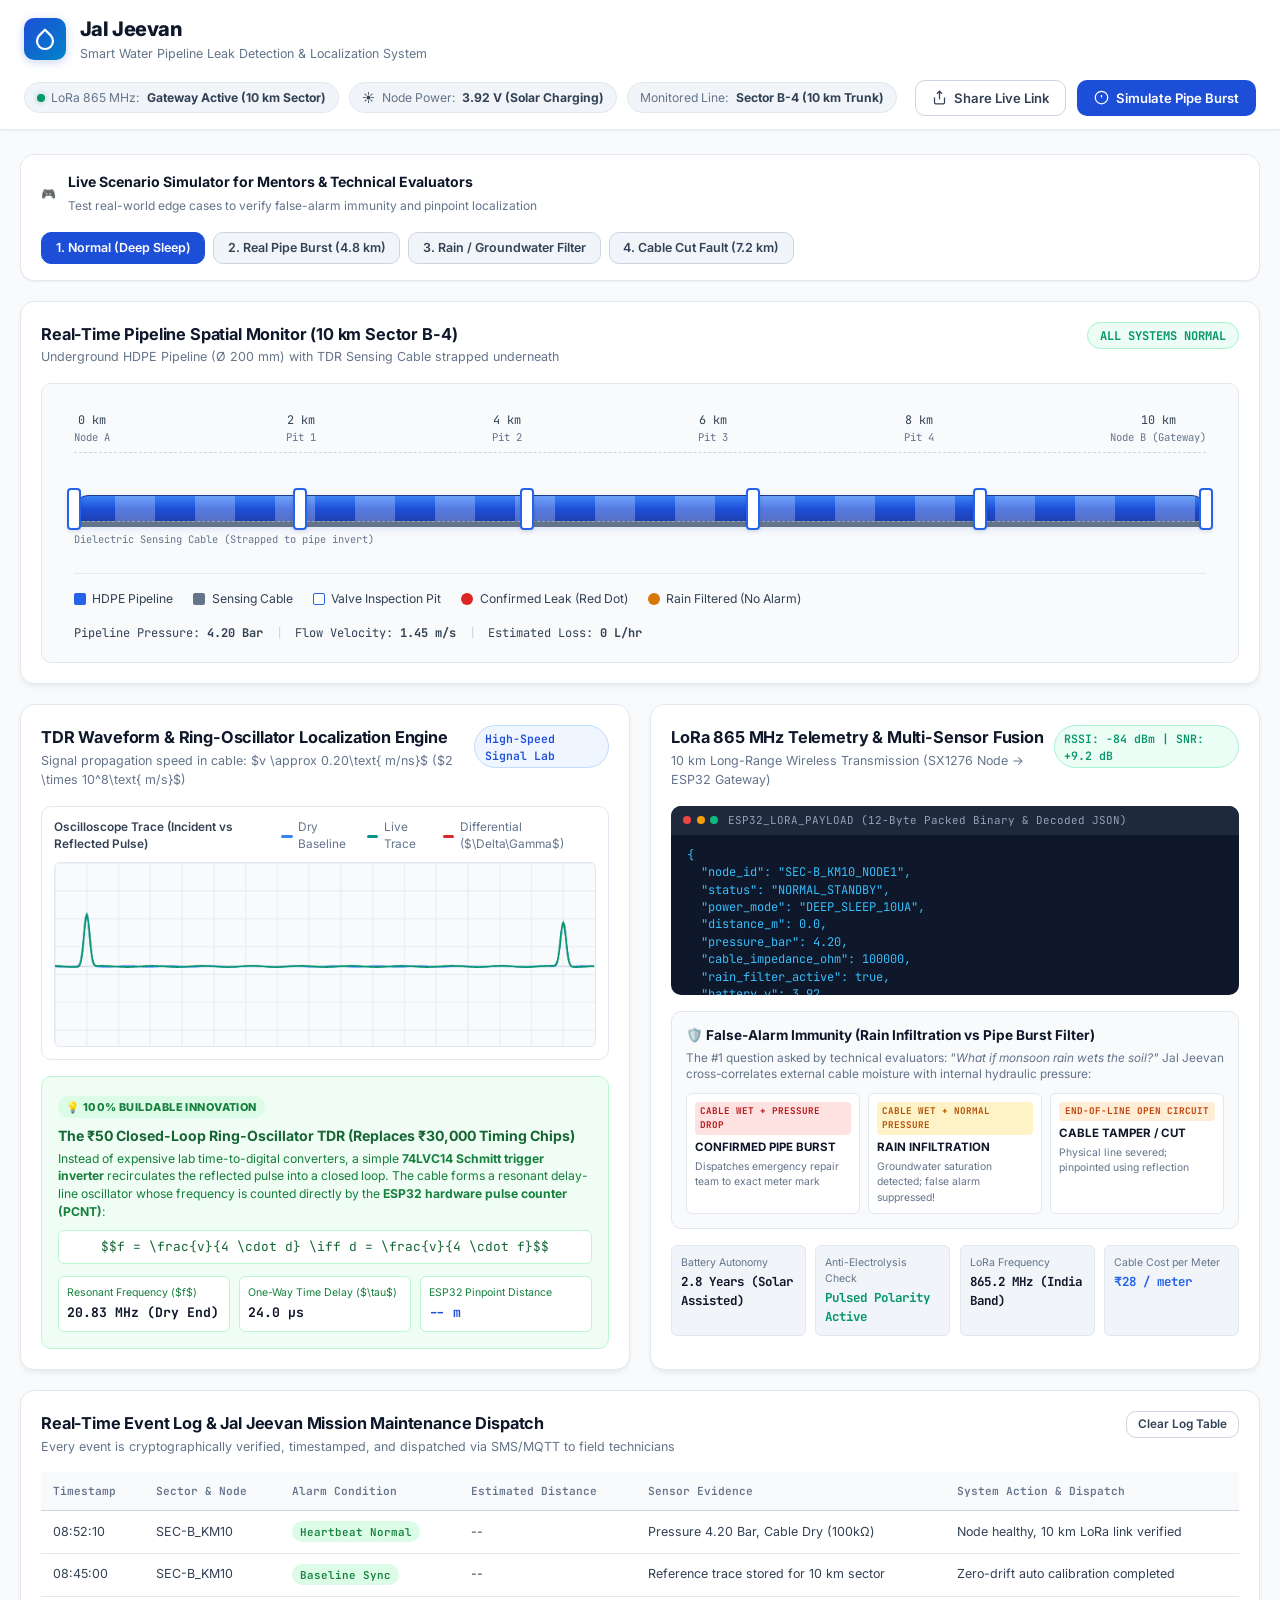
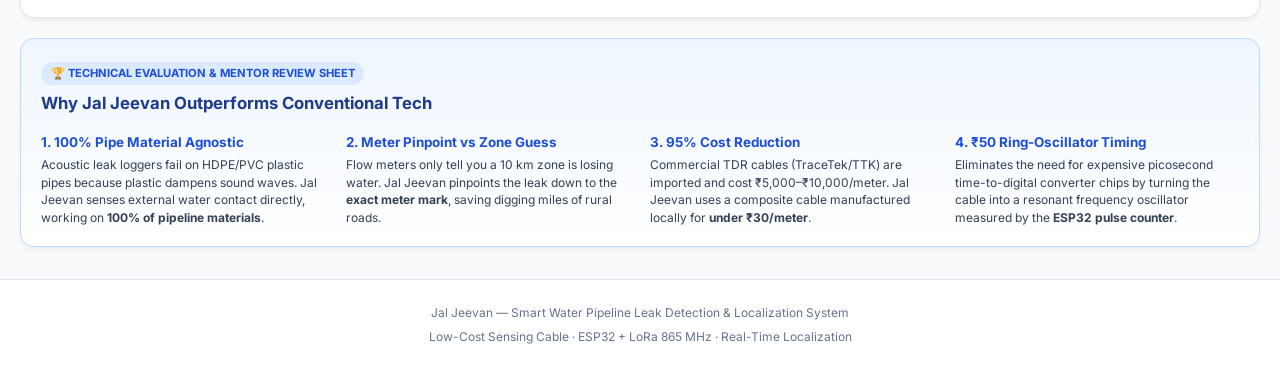
==== index.html @ 39720bad "Rename to Jal Jeevan, remove all badges and indigenous mentions" ====
<!DOCTYPE html>
<html lang="en">
<head>
  <meta charset="UTF-8">
  <meta name="viewport" content="width=device-width, initial-scale=1.0">
  <title>Jal Jeevan - Smart Water Pipeline Leak Detection & Localization</title>
  <meta name="description" content="Low-Cost TDR Sensing Cable + ESP32 LoRa Pipeline Leak Detection & Localization System.">
  <link rel="preconnect" href="https://fonts.googleapis.com">
  <link rel="preconnect" href="https://fonts.gstatic.com" crossorigin>
  <link href="https://fonts.googleapis.com/css2?family=Inter:wght@300;400;500;600;700;800&family=JetBrains+Mono:wght@400;500;600;700&display=swap" rel="stylesheet">
  <link rel="stylesheet" href="style.css">
</head>
<body class="theme-light">
  <!-- Header Bar -->
  <header class="app-header">
    <div class="header-container">
      <div class="header-left">
        <div class="brand-logo">
          <svg viewBox="0 0 24 24" fill="none" stroke="currentColor" stroke-width="2.2" stroke-linecap="round" stroke-linejoin="round">
            <path d="M12 2.69l5.66 5.66a8 8 0 1 1-11.31 0z"></path>
          </svg>
        </div>
        <div class="brand-text">
          <div class="title-row">
            <h1>Jal Jeevan</h1>
          </div>
          <p class="subtitle">Smart Water Pipeline Leak Detection & Localization System</p>
        </div>
      </div>

      <div class="header-center">
        <div class="status-chip chip-online">
          <span class="chip-dot"></span>
          <span class="chip-label">LoRa 865 MHz:</span>
          <strong id="loraStatusText">Gateway Active (10 km Sector)</strong>
        </div>
        <div class="status-chip chip-battery">
          <span class="chip-icon">☀️</span>
          <span class="chip-label">Node Power:</span>
          <strong id="powerStatusText">3.92 V (Solar Charging)</strong>
        </div>
        <div class="status-chip">
          <span class="chip-label">Monitored Line:</span>
          <strong>Sector B-4 (10 km Trunk)</strong>
        </div>
      </div>

      <div class="header-right">
        <button class="btn btn-secondary" id="shareModalBtn">
          <svg width="15" height="15" viewBox="0 0 24 24" fill="none" stroke="currentColor" stroke-width="2"><path d="M4 12v8a2 2 0 0 0 2 2h12a2 2 0 0 0 2-2v-8"></path><polyline points="16 6 12 2 8 6"></polyline><line x1="12" y1="2" x2="12" y2="15"></line></svg>
          Share Live Link
        </button>
        <button class="btn btn-primary" id="triggerBurstBtn">
          <svg width="15" height="15" viewBox="0 0 24 24" fill="none" stroke="currentColor" stroke-width="2"><circle cx="12" cy="12" r="10"></circle><line x1="12" y1="8" x2="12" y2="12"></line><line x1="12" y1="16" x2="12.01" y2="16"></line></svg>
          Simulate Pipe Burst
        </button>
      </div>
    </div>
  </header>

  <!-- Main Container -->
  <main class="main-container">

    <!-- Interactive Simulation Control Bar -->
    <section class="control-panel-bar">
      <div class="control-title">
        <span class="control-icon">🎮</span>
        <div>
          <strong>Live Scenario Simulator for Mentors & Technical Evaluators</strong>
          <span>Test real-world edge cases to verify false-alarm immunity and pinpoint localization</span>
        </div>
      </div>
      <div class="simulation-actions">
        <button class="sim-btn active" id="simNormalBtn">1. Normal (Deep Sleep)</button>
        <button class="sim-btn btn-danger" id="simRuptureBtn">2. Real Pipe Burst (4.8 km)</button>
        <button class="sim-btn btn-warning" id="simRainBtn">3. Rain / Groundwater Filter</button>
        <button class="sim-btn btn-amber" id="simCutBtn">4. Cable Cut Fault (7.2 km)</button>
      </div>
    </section>

    <!-- Pipeline Visualizer -->
    <section class="card pipeline-card">
      <div class="card-header">
        <div>
          <h2 class="card-title">Real-Time Pipeline Spatial Monitor (10 km Sector B-4)</h2>
          <p class="card-desc">Underground HDPE Pipeline (Ø 200 mm) with TDR Sensing Cable strapped underneath</p>
        </div>
        <div class="status-badge-container">
          <span class="system-badge badge-normal" id="mainSystemBadge">ALL SYSTEMS NORMAL</span>
        </div>
      </div>

      <div class="pipeline-viewport">
        <!-- Ruler bar -->
        <div class="distance-ruler">
          <div class="ruler-tick"><span>0 km</span><small>Node A</small></div>
          <div class="ruler-tick"><span>2 km</span><small>Pit 1</small></div>
          <div class="ruler-tick"><span>4 km</span><small>Pit 2</small></div>
          <div class="ruler-tick"><span>6 km</span><small>Pit 3</small></div>
          <div class="ruler-tick"><span>8 km</span><small>Pit 4</small></div>
          <div class="ruler-tick"><span>10 km</span><small>Node B (Gateway)</small></div>
        </div>

        <!-- Pipeline Schematic Track -->
        <div class="pipe-track">
          <!-- Main water pipe -->
          <div class="pipe-structure">
            <div class="water-core" id="waterCore"></div>
          </div>
          <!-- Sensing cable running along bottom -->
          <div class="sensing-cable-line">
            <span class="cable-tag">Dielectric Sensing Cable (Strapped to pipe invert)</span>
          </div>

          <!-- Valve Chambers along the 10km line -->
          <div class="pit-marker" style="left: 0%;" title="Headworks Node A (0 km)"></div>
          <div class="pit-marker" style="left: 20%;" title="Valve Pit 1 (2.0 km)"></div>
          <div class="pit-marker" style="left: 40%;" title="Valve Pit 2 (4.0 km)"></div>
          <div class="pit-marker" style="left: 60%;" title="Valve Pit 3 (6.0 km)"></div>
          <div class="pit-marker" style="left: 80%;" title="Valve Pit 4 (8.0 km)"></div>
          <div class="pit-marker" style="left: 100%;" title="Tail Node B (10.0 km)"></div>

          <!-- Pinpoint Marker (Red Dot for burst, Amber for warning, Orange for cable cut) -->
          <div class="pinpoint-marker" id="pinpointMarker" style="display: none; left: 48%;">
            <div class="pinpoint-ripple"></div>
            <div class="pinpoint-dot" id="pinpointDot"></div>
            <div class="pinpoint-callout" id="pinpointCallout">
              <strong id="calloutTitle">PIPE BURST PINPOINTED</strong>
              <div class="callout-grid">
                <div><span>Exact Distance:</span> <strong id="calloutDist">4,800 m (4.80 km)</strong></div>
                <div><span>Chamber Ref:</span> <span id="calloutRef">Pit 2 + 800 m</span></div>
                <div><span>Round-Trip Time:</span> <span id="calloutTime">48.0 μs</span></div>
                <div><span>System Confidence:</span> <strong id="calloutConf" style="color: #059669;">98.6%</strong></div>
              </div>
            </div>
          </div>
        </div>

        <!-- Legend and summary bar -->
        <div class="pipeline-meta-footer">
          <div class="legend-group">
            <div class="legend-item"><span class="legend-swatch pipe-swatch"></span> HDPE Pipeline</div>
            <div class="legend-item"><span class="legend-swatch cable-swatch"></span> Sensing Cable</div>
            <div class="legend-item"><span class="legend-swatch pit-swatch"></span> Valve Inspection Pit</div>
            <div class="legend-item"><span class="legend-swatch burst-swatch"></span> Confirmed Leak (Red Dot)</div>
            <div class="legend-item"><span class="legend-swatch rain-swatch"></span> Rain Filtered (No Alarm)</div>
          </div>
          <div class="pipe-health-metric">
            <span>Pipeline Pressure: <strong id="pipePressureVal">4.20 Bar</strong></span>
            <span class="metric-divider">|</span>
            <span>Flow Velocity: <strong id="flowVelocityVal">1.45 m/s</strong></span>
            <span class="metric-divider">|</span>
            <span>Estimated Loss: <strong id="estimatedLossVal">0 L/hr</strong></span>
          </div>
        </div>
      </div>
    </section>

    <!-- Two-Column Technical Showcase Grid -->
    <div class="two-col-grid">

      <!-- Left Column: TDR Waveform & ₹50 Ring-Oscillator Calculator -->
      <section class="card">
        <div class="card-header">
          <div>
            <h2 class="card-title">TDR Waveform & Ring-Oscillator Localization Engine</h2>
            <p class="card-desc">Signal propagation speed in cable: $v \approx 0.20\text{ m/ns}$ ($2 \times 10^8\text{ m/s}$)</p>
          </div>
          <div class="pill-badge pill-blue">High-Speed Signal Lab</div>
        </div>

        <div class="scope-wrapper">
          <div class="scope-header">
            <span class="scope-title">Oscilloscope Trace (Incident vs Reflected Pulse)</span>
            <div class="scope-legend">
              <span class="scope-legend-item"><span class="legend-line blue"></span> Dry Baseline</span>
              <span class="scope-legend-item"><span class="legend-line teal"></span> Live Trace</span>
              <span class="scope-legend-item"><span class="legend-line red"></span> Differential ($\Delta\Gamma$)</span>
            </div>
          </div>
          <canvas id="tdrCanvas" width="680" height="230"></canvas>
        </div>

        <!-- Breakthrough Innovation: Ring-Oscillator Calculation Box -->
        <div class="innovation-feature-box">
          <div class="innov-badge">💡 100% BUILDABLE INNOVATION</div>
          <h4 class="innov-title">The ₹50 Closed-Loop Ring-Oscillator TDR (Replaces ₹30,000 Timing Chips)</h4>
          <p class="innov-desc">
            Instead of expensive lab time-to-digital converters, a simple <strong>74LVC14 Schmitt trigger inverter</strong> recirculates the reflected pulse into a closed loop. The cable forms a resonant delay-line oscillator whose frequency is counted directly by the <strong>ESP32 hardware pulse counter (PCNT)</strong>:
          </p>
          <div class="formula-banner">
            <span class="formula">$$f = \frac{v}{4 \cdot d} \iff d = \frac{v}{4 \cdot f}$$</span>
          </div>
          <div class="innov-metrics-row">
            <div class="innov-metric">
              <span class="label">Resonant Frequency ($f$)</span>
              <strong id="ringFreqVal">20.83 MHz (Dry End)</strong>
            </div>
            <div class="innov-metric">
              <span class="label">One-Way Time Delay ($\tau$)</span>
              <strong id="ringTauVal">24.0 μs</strong>
            </div>
            <div class="innov-metric">
              <span class="label">ESP32 Pinpoint Distance</span>
              <strong id="calcDistanceVal" class="text-accent">-- m</strong>
            </div>
          </div>
        </div>
      </section>

      <!-- Right Column: LoRa 865 MHz Telemetry & False Alarm Immunity Logic -->
      <section class="card">
        <div class="card-header">
          <div>
            <h2 class="card-title">LoRa 865 MHz Telemetry & Multi-Sensor Fusion</h2>
            <p class="card-desc">10 km Long-Range Wireless Transmission (SX1276 Node → ESP32 Gateway)</p>
          </div>
          <div class="pill-badge pill-green" id="loraRfBadge">RSSI: -84 dBm | SNR: +9.2 dB</div>
        </div>

        <!-- Terminal JSON Output -->
        <div class="telemetry-console">
          <div class="console-top-bar">
            <div class="mac-dots">
              <span class="mac-dot red"></span>
              <span class="mac-dot yellow"></span>
              <span class="mac-dot green"></span>
            </div>
            <span class="console-title">ESP32_LORA_PAYLOAD (12-Byte Packed Binary & Decoded JSON)</span>
          </div>
          <pre class="console-code" id="telemetryJsonBox">{
  "node_id": "SEC-B_KM10_NODE1",
  "status": "NORMAL_STANDBY",
  "power_mode": "DEEP_SLEEP_10UA",
  "distance_m": 0.0,
  "pressure_bar": 4.20,
  "cable_impedance_ohm": 100000,
  "rain_filter_active": true,
  "battery_v": 3.92,
  "timestamp": "08:55:00"
}</pre>
        </div>

        <!-- Innovation: Rain vs Rupture Filter -->
        <div class="fusion-card">
          <h4 class="fusion-title">🛡️ False-Alarm Immunity (Rain Infiltration vs Pipe Burst Filter)</h4>
          <p class="fusion-desc">
            The #1 question asked by technical evaluators: <em>"What if monsoon rain wets the soil?"</em>
            Jal Jeevan cross-correlates external cable moisture with internal hydraulic pressure:
          </p>
          <div class="fusion-decision-grid">
            <div class="decision-box" id="decBoxBurst">
              <span class="dec-tag tag-danger">CABLE WET + PRESSURE DROP</span>
              <strong>CONFIRMED PIPE BURST</strong>
              <small>Dispatches emergency repair team to exact meter mark</small>
            </div>
            <div class="decision-box" id="decBoxRain">
              <span class="dec-tag tag-warning">CABLE WET + NORMAL PRESSURE</span>
              <strong>RAIN INFILTRATION</strong>
              <small>Groundwater saturation detected; false alarm suppressed!</small>
            </div>
            <div class="decision-box" id="decBoxCut">
              <span class="dec-tag tag-amber">END-OF-LINE OPEN CIRCUIT</span>
              <strong>CABLE TAMPER / CUT</strong>
              <small>Physical line severed; pinpointed using reflection</small>
            </div>
          </div>
        </div>

        <!-- Node Health Specs -->
        <div class="specs-grid">
          <div class="spec-tile">
            <span class="spec-label">Battery Autonomy</span>
            <strong>2.8 Years (Solar Assisted)</strong>
          </div>
          <div class="spec-tile">
            <span class="spec-label">Anti-Electrolysis Check</span>
            <strong style="color: #059669;">Pulsed Polarity Active</strong>
          </div>
          <div class="spec-tile">
            <span class="spec-label">LoRa Frequency</span>
            <strong>865.2 MHz (India Band)</strong>
          </div>
          <div class="spec-tile">
            <span class="spec-label">Cable Cost per Meter</span>
            <strong style="color: #2563eb;">₹28 / meter</strong>
          </div>
        </div>
      </section>

    </div>

    <!-- Alert History & Automated Dispatch Table -->
    <section class="card log-card">
      <div class="card-header">
        <div>
          <h2 class="card-title">Real-Time Event Log & Jal Jeevan Mission Maintenance Dispatch</h2>
          <p class="card-desc">Every event is cryptographically verified, timestamped, and dispatched via SMS/MQTT to field technicians</p>
        </div>
        <button class="btn btn-secondary btn-sm" id="clearLogBtn">Clear Log Table</button>
      </div>

      <div class="table-container">
        <table class="data-table">
          <thead>
            <tr>
              <th>Timestamp</th>
              <th>Sector & Node</th>
              <th>Alarm Condition</th>
              <th>Estimated Distance</th>
              <th>Sensor Evidence</th>
              <th>System Action & Dispatch</th>
            </tr>
          </thead>
          <tbody id="logTableBody">
            <tr>
              <td>08:52:10</td>
              <td>SEC-B_KM10</td>
              <td><span class="badge-status badge-ok">Heartbeat Normal</span></td>
              <td>--</td>
              <td>Pressure 4.20 Bar, Cable Dry (100kΩ)</td>
              <td>Node healthy, 10 km LoRa link verified</td>
            </tr>
            <tr>
              <td>08:45:00</td>
              <td>SEC-B_KM10</td>
              <td><span class="badge-status badge-ok">Baseline Sync</span></td>
              <td>--</td>
              <td>Reference trace stored for 10 km sector</td>
              <td>Zero-drift auto calibration completed</td>
            </tr>
          </tbody>
        </table>
      </div>
    </section>

    <!-- Project Presentation & Technical Defense Summary -->
    <section class="card mentor-card">
      <div class="mentor-header">
        <div class="mentor-badge">🏆 TECHNICAL EVALUATION & MENTOR REVIEW SHEET</div>
        <h3>Why Jal Jeevan Outperforms Conventional Tech</h3>
      </div>
      <div class="mentor-grid">
        <div class="mentor-col">
          <h4>1. 100% Pipe Material Agnostic</h4>
          <p>Acoustic leak loggers fail on HDPE/PVC plastic pipes because plastic dampens sound waves. Jal Jeevan senses external water contact directly, working on <strong>100% of pipeline materials</strong>.</p>
        </div>
        <div class="mentor-col">
          <h4>2. Meter Pinpoint vs Zone Guess</h4>
          <p>Flow meters only tell you a 10 km zone is losing water. Jal Jeevan pinpoints the leak down to the <strong>exact meter mark</strong>, saving digging miles of rural roads.</p>
        </div>
        <div class="mentor-col">
          <h4>3. 95% Cost Reduction</h4>
          <p>Commercial TDR cables (TraceTek/TTK) are imported and cost ₹5,000–₹10,000/meter. Jal Jeevan uses a composite cable manufactured locally for <strong>under ₹30/meter</strong>.</p>
        </div>
        <div class="mentor-col">
          <h4>4. ₹50 Ring-Oscillator Timing</h4>
          <p>Eliminates the need for expensive picosecond time-to-digital converter chips by turning the cable into a resonant frequency oscillator measured by the <strong>ESP32 pulse counter</strong>.</p>
        </div>
      </div>
    </section>

  </main>

  <!-- Share Public Link Modal -->
  <div class="modal-backdrop" id="shareModal" style="display: none;">
    <div class="modal-box">
      <div class="modal-header">
        <h3>Share Live Dashboard with Team & Mentors</h3>
        <button class="modal-close-btn" id="closeModalBtn">&times;</button>
      </div>
      <div class="modal-body">
        <p>This dashboard is ready to run live on the public web forever for free. Choose any of these 1-minute methods:</p>
        
        <div class="deploy-option-card">
          <div class="deploy-badge">Recommended</div>
          <h4>Option 1: GitHub Pages (Permanent & Official)</h4>
          <p>Push this folder to a GitHub repository and turn on GitHub Pages in repository settings. You will get a permanent URL:</p>
          <code>https://&lt;your-username&gt;.github.io/water-leak-detection/</code>
        </div>

        <div class="deploy-option-card">
          <h4>Option 2: Netlify Drop / Tiiny.host (Instant 30 Seconds)</h4>
          <p>Drag and drop this <code>water leak</code> folder directly into <strong>app.netlify.com/drop</strong> or <strong>tiiny.host</strong> to get an instant live link you can send right now.</p>
        </div>

        <div class="deploy-option-card">
          <h4>Current Local Path:</h4>
          <code>file:///C:/Users/Sharath/Desktop/water leak/index.html</code>
        </div>
      </div>
      <div class="modal-footer">
        <button class="btn btn-secondary" id="modalOkBtn">Close</button>
      </div>
    </div>
  </div>

  <footer class="app-footer">
    <div class="footer-container">
      <p>Jal Jeevan — Smart Water Pipeline Leak Detection & Localization System</p>
      <p>Low-Cost Sensing Cable · ESP32 + LoRa 865 MHz · Real-Time Localization</p>
    </div>
  </footer>

  <script src="app.js"></script>
</body>
</html>
---- style.css ----
/* =========================================================
   Jal Jeevan - Professional Light Theme CSS
   Smart Water Pipeline Leak Detection & Localization
   ========================================================= */

:root {
  --bg-body: #f8fafc;
  --bg-card: #ffffff;
  --bg-subtle: #f1f5f9;
  --bg-hover: #e2e8f0;

  --border-light: #e2e8f0;
  --border-medium: #cbd5e1;
  --border-focus: #3b82f6;

  --text-main: #0f172a;
  --text-secondary: #334155;
  --text-muted: #64748b;
  --text-dim: #94a3b8;

  --primary-blue: #1d4ed8;
  --primary-blue-hover: #1e40af;
  --primary-blue-subtle: #eff6ff;

  --accent-teal: #0d9488;
  --accent-green: #059669;
  --accent-green-subtle: #ecfdf5;

  --accent-red: #dc2626;
  --accent-red-subtle: #fef2f2;

  --accent-amber: #d97706;
  --accent-amber-subtle: #fffbeb;

  --font-sans: 'Inter', -apple-system, BlinkMacSystemFont, 'Segoe UI', Roboto, sans-serif;
  --font-mono: 'JetBrains Mono', monospace;

  --shadow-sm: 0 1px 2px 0 rgba(0, 0, 0, 0.05);
  --shadow-card: 0 4px 6px -1px rgba(0, 0, 0, 0.05), 0 2px 4px -1px rgba(0, 0, 0, 0.03);
  --shadow-lg: 0 10px 25px -3px rgba(0, 0, 0, 0.08), 0 4px 6px -2px rgba(0, 0, 0, 0.04);

  --radius-sm: 6px;
  --radius-md: 10px;
  --radius-lg: 14px;
  --radius-pill: 9999px;
}

* {
  box-sizing: border-box;
  margin: 0;
  padding: 0;
}

body {
  font-family: var(--font-sans);
  background-color: var(--bg-body);
  color: var(--text-main);
  line-height: 1.5;
  -webkit-font-smoothing: antialiased;
}

/* =========================================================
   Header Bar
   ========================================================= */
.app-header {
  background: #ffffff;
  border-bottom: 1px solid var(--border-light);
  box-shadow: var(--shadow-sm);
  position: sticky;
  top: 0;
  z-index: 100;
  padding: 0.85rem 1.5rem;
}

.header-container {
  max-width: 1400px;
  margin: 0 auto;
  display: flex;
  align-items: center;
  justify-content: space-between;
  flex-wrap: wrap;
  gap: 1rem;
}

.header-left {
  display: flex;
  align-items: center;
  gap: 0.85rem;
}

.brand-logo {
  width: 42px;
  height: 42px;
  border-radius: var(--radius-md);
  background: linear-gradient(135deg, #1d4ed8, #0284c7);
  display: flex;
  align-items: center;
  justify-content: center;
  color: #ffffff;
  box-shadow: 0 2px 10px rgba(29, 78, 216, 0.25);
}

.brand-logo svg {
  width: 24px;
  height: 24px;
}

.title-row {
  display: flex;
  align-items: center;
  gap: 0.5rem;
}

.title-row h1 {
  font-size: 1.25rem;
  font-weight: 800;
  letter-spacing: -0.02em;
  color: var(--text-main);
}

.badge-tag {
  font-size: 0.68rem;
  font-weight: 700;
  background: #f97316;
  color: #ffffff;
  padding: 0.15rem 0.5rem;
  border-radius: var(--radius-pill);
  text-transform: uppercase;
  letter-spacing: 0.05em;
}

.badge-jjm {
  font-size: 0.68rem;
  font-weight: 600;
  background: var(--primary-blue-subtle);
  color: var(--primary-blue);
  border: 1px solid #bfdbfe;
  padding: 0.15rem 0.5rem;
  border-radius: var(--radius-pill);
}

.subtitle {
  font-size: 0.78rem;
  color: var(--text-muted);
  margin-top: 0.1rem;
}

.header-center {
  display: flex;
  align-items: center;
  gap: 0.65rem;
  flex-wrap: wrap;
}

.status-chip {
  display: flex;
  align-items: center;
  gap: 0.4rem;
  background: var(--bg-subtle);
  border: 1px solid var(--border-light);
  border-radius: var(--radius-pill);
  padding: 0.35rem 0.75rem;
  font-size: 0.76rem;
  color: var(--text-secondary);
}

.chip-dot {
  width: 8px;
  height: 8px;
  border-radius: 50%;
  background: var(--accent-green);
  box-shadow: 0 0 6px rgba(5, 150, 105, 0.4);
}

.chip-label {
  color: var(--text-muted);
}

.header-right {
  display: flex;
  align-items: center;
  gap: 0.65rem;
}

/* =========================================================
   Buttons
   ========================================================= */
.btn {
  font-family: var(--font-sans);
  font-size: 0.82rem;
  font-weight: 600;
  padding: 0.55rem 1rem;
  border-radius: var(--radius-md);
  border: 1px solid transparent;
  cursor: pointer;
  display: inline-flex;
  align-items: center;
  gap: 0.45rem;
  transition: all 0.2s cubic-bezier(0.4, 0, 0.2, 1);
}

.btn-primary {
  background: var(--primary-blue);
  color: #ffffff;
}

.btn-primary:hover {
  background: var(--primary-blue-hover);
  box-shadow: 0 2px 8px rgba(29, 78, 216, 0.3);
}

.btn-secondary {
  background: #ffffff;
  color: var(--text-secondary);
  border-color: var(--border-medium);
}

.btn-secondary:hover {
  background: var(--bg-subtle);
  border-color: #94a3b8;
}

.btn-sm {
  font-size: 0.74rem;
  padding: 0.35rem 0.7rem;
}

/* =========================================================
   Main Container
   ========================================================= */
.main-container {
  max-width: 1400px;
  margin: 1.5rem auto;
  padding: 0 1.25rem;
  display: flex;
  flex-direction: column;
  gap: 1.25rem;
}

/* =========================================================
   Interactive Simulation Control Bar
   ========================================================= */
.control-panel-bar {
  background: #ffffff;
  border: 1px solid var(--border-light);
  border-radius: var(--radius-lg);
  padding: 1rem 1.25rem;
  display: flex;
  align-items: center;
  justify-content: space-between;
  flex-wrap: wrap;
  gap: 1rem;
  box-shadow: var(--shadow-sm);
}

.control-title {
  display: flex;
  align-items: center;
  gap: 0.75rem;
}

.control-icon {
  font-size: 1.5rem;
}

.control-title strong {
  display: block;
  font-size: 0.88rem;
  color: var(--text-main);
}

.control-title span {
  font-size: 0.75rem;
  color: var(--text-muted);
}

.simulation-actions {
  display: flex;
  align-items: center;
  gap: 0.5rem;
  flex-wrap: wrap;
}

.sim-btn {
  font-family: var(--font-sans);
  font-size: 0.78rem;
  font-weight: 600;
  padding: 0.45rem 0.85rem;
  border-radius: var(--radius-md);
  border: 1px solid var(--border-medium);
  background: var(--bg-subtle);
  color: var(--text-secondary);
  cursor: pointer;
  transition: all 0.15s ease;
}

.sim-btn:hover {
  background: var(--bg-hover);
}

.sim-btn.active {
  background: var(--primary-blue);
  color: #ffffff;
  border-color: var(--primary-blue);
}

.sim-btn.btn-danger.active {
  background: var(--accent-red);
  border-color: var(--accent-red);
  color: #ffffff;
  box-shadow: 0 2px 8px rgba(220, 38, 38, 0.35);
}

.sim-btn.btn-warning.active {
  background: var(--accent-amber);
  border-color: var(--accent-amber);
  color: #ffffff;
  box-shadow: 0 2px 8px rgba(217, 119, 6, 0.35);
}

.sim-btn.btn-amber.active {
  background: #ea580c;
  border-color: #ea580c;
  color: #ffffff;
}

/* =========================================================
   Cards Common Styling
   ========================================================= */
.card {
  background: var(--bg-card);
  border: 1px solid var(--border-light);
  border-radius: var(--radius-lg);
  padding: 1.25rem;
  box-shadow: var(--shadow-card);
}

.card-header {
  display: flex;
  align-items: flex-start;
  justify-content: space-between;
  margin-bottom: 1rem;
}

.card-title {
  font-size: 1.02rem;
  font-weight: 700;
  letter-spacing: -0.01em;
  color: var(--text-main);
}

.card-desc {
  font-size: 0.78rem;
  color: var(--text-muted);
  margin-top: 0.15rem;
}

.system-badge {
  font-family: var(--font-mono);
  font-size: 0.75rem;
  font-weight: 700;
  padding: 0.3rem 0.75rem;
  border-radius: var(--radius-pill);
}

.badge-normal {
  background: var(--accent-green-subtle);
  color: var(--accent-green);
  border: 1px solid #a7f3d0;
}

.badge-danger {
  background: var(--accent-red-subtle);
  color: var(--accent-red);
  border: 1px solid #fecaca;
  animation: badgeBlink 1.2s infinite;
}

.badge-warning {
  background: var(--accent-amber-subtle);
  color: var(--accent-amber);
  border: 1px solid #fde68a;
}

@keyframes badgeBlink {
  0%, 100% { opacity: 1; }
  50% { opacity: 0.6; }
}

/* =========================================================
   Pipeline Spatial Visualizer
   ========================================================= */
.pipeline-viewport {
  background: #f8fafc;
  border: 1px solid var(--border-light);
  border-radius: var(--radius-md);
  padding: 1.75rem 2rem 1.25rem;
  position: relative;
}

.distance-ruler {
  display: flex;
  justify-content: space-between;
  font-family: var(--font-mono);
  border-bottom: 1px dashed var(--border-medium);
  padding-bottom: 0.4rem;
  margin-bottom: 1.5rem;
}

.ruler-tick {
  display: flex;
  flex-direction: column;
  align-items: center;
  font-size: 0.74rem;
  color: var(--text-secondary);
}

.ruler-tick small {
  font-size: 0.66rem;
  color: var(--text-muted);
}

.pipe-track {
  position: relative;
  height: 64px;
  display: flex;
  align-items: center;
  margin: 1.25rem 0 2rem;
}

/* Water Pipe */
.pipe-structure {
  position: absolute;
  left: 0;
  right: 0;
  height: 28px;
  background: linear-gradient(180deg, #3b82f6 0%, #1d4ed8 50%, #1e40af 100%);
  border-radius: 14px;
  border: 1px solid #1e3a8a;
  box-shadow: 0 4px 10px rgba(29, 78, 216, 0.2);
  overflow: hidden;
}

.water-core {
  width: 100%;
  height: 100%;
  background: repeating-linear-gradient(
    90deg,
    transparent,
    transparent 40px,
    rgba(255, 255, 255, 0.25) 40px,
    rgba(255, 255, 255, 0.25) 80px
  );
  animation: waterStream 4s linear infinite;
}

@keyframes waterStream {
  0% { transform: translateX(0); }
  100% { transform: translateX(80px); }
}

/* Sensing cable */
.sensing-cable-line {
  position: absolute;
  left: 0;
  right: 0;
  height: 6px;
  top: 44px;
  background: #64748b;
  border-radius: 3px;
  border-top: 1px dashed #94a3b8;
}

.cable-tag {
  position: absolute;
  top: 10px;
  left: 0;
  font-size: 0.65rem;
  font-family: var(--font-mono);
  color: var(--text-muted);
}

/* Pits */
.pit-marker {
  position: absolute;
  top: 50%;
  transform: translate(-50%, -50%);
  width: 14px;
  height: 42px;
  background: #ffffff;
  border: 2px solid #2563eb;
  border-radius: 4px;
  z-index: 2;
  box-shadow: 0 2px 4px rgba(0, 0, 0, 0.1);
}

/* Pinpoint Red Dot */
.pinpoint-marker {
  position: absolute;
  top: 50%;
  transform: translate(-50%, -50%);
  z-index: 10;
}

.pinpoint-ripple {
  position: absolute;
  width: 44px;
  height: 44px;
  top: -22px;
  left: -22px;
  background: rgba(220, 38, 38, 0.25);
  border-radius: 50%;
  animation: pinRipple 1.4s infinite;
}

@keyframes pinRipple {
  0% { transform: scale(0.3); opacity: 1; }
  100% { transform: scale(1.7); opacity: 0; }
}

.pinpoint-dot {
  position: relative;
  width: 18px;
  height: 18px;
  background: var(--accent-red);
  border: 3px solid #ffffff;
  border-radius: 50%;
  box-shadow: 0 2px 10px rgba(220, 38, 38, 0.6);
}

.pinpoint-callout {
  position: absolute;
  top: -95px;
  left: 50%;
  transform: translateX(-50%);
  background: #ffffff;
  border: 1px solid var(--accent-red);
  border-radius: var(--radius-md);
  padding: 0.6rem 0.85rem;
  box-shadow: var(--shadow-lg);
  white-space: nowrap;
  display: flex;
  flex-direction: column;
  gap: 0.25rem;
}

.pinpoint-callout strong#calloutTitle {
  font-size: 0.76rem;
  color: var(--accent-red);
}

.callout-grid {
  display: grid;
  grid-template-columns: 1fr 1fr;
  gap: 0.2rem 0.75rem;
  font-size: 0.7rem;
  font-family: var(--font-mono);
  color: var(--text-secondary);
}

/* Footer / Legend */
.pipeline-meta-footer {
  display: flex;
  justify-content: space-between;
  align-items: center;
  flex-wrap: wrap;
  gap: 1rem;
  border-top: 1px solid var(--border-light);
  padding-top: 1rem;
  font-size: 0.76rem;
}

.legend-group {
  display: flex;
  align-items: center;
  gap: 1.25rem;
  flex-wrap: wrap;
}

.legend-item {
  display: flex;
  align-items: center;
  gap: 0.4rem;
  color: var(--text-secondary);
}

.legend-swatch {
  width: 12px;
  height: 12px;
  border-radius: 2px;
}

.pipe-swatch { background: #2563eb; }
.cable-swatch { background: #64748b; }
.pit-swatch { background: #ffffff; border: 1.5px solid #2563eb; }
.burst-swatch { background: var(--accent-red); border-radius: 50%; }
.rain-swatch { background: var(--accent-amber); border-radius: 50%; }

.pipe-health-metric {
  color: var(--text-secondary);
  font-family: var(--font-mono);
  font-size: 0.75rem;
}

.metric-divider {
  color: var(--border-medium);
  margin: 0 0.35rem;
}

/* =========================================================
   Two-Column Grid
   ========================================================= */
.two-col-grid {
  display: grid;
  grid-template-columns: 1fr 1fr;
  gap: 1.25rem;
}

@media (max-width: 960px) {
  .two-col-grid {
    grid-template-columns: 1fr;
  }
}

.pill-badge {
  font-family: var(--font-mono);
  font-size: 0.72rem;
  font-weight: 600;
  padding: 0.2rem 0.6rem;
  border-radius: var(--radius-pill);
}

.pill-blue {
  background: var(--primary-blue-subtle);
  color: var(--primary-blue);
  border: 1px solid #bfdbfe;
}

.pill-green {
  background: var(--accent-green-subtle);
  color: var(--accent-green);
  border: 1px solid #a7f3d0;
}

/* Oscilloscope */
.scope-wrapper {
  background: #ffffff;
  border: 1px solid var(--border-light);
  border-radius: var(--radius-md);
  padding: 0.75rem;
  margin-bottom: 1rem;
}

.scope-header {
  display: flex;
  justify-content: space-between;
  align-items: center;
  margin-bottom: 0.5rem;
  font-size: 0.74rem;
}

.scope-title {
  font-weight: 600;
  color: var(--text-secondary);
}

.scope-legend {
  display: flex;
  gap: 0.75rem;
}

.scope-legend-item {
  display: flex;
  align-items: center;
  gap: 0.35rem;
  color: var(--text-muted);
}

.legend-line {
  width: 14px;
  height: 3px;
  border-radius: 2px;
}

.legend-line.blue { background: #3b82f6; }
.legend-line.teal { background: #0d9488; }
.legend-line.red { background: #dc2626; }

#tdrCanvas {
  width: 100%;
  height: auto;
  display: block;
  background: #f8fafc;
  border-radius: var(--radius-sm);
  border: 1px solid var(--border-light);
}

/* Breakthrough Box: ₹50 Ring-Oscillator */
.innovation-feature-box {
  background: #f0fdf4;
  border: 1px solid #bbf7d0;
  border-radius: var(--radius-md);
  padding: 1rem;
}

.innov-badge {
  display: inline-block;
  font-size: 0.68rem;
  font-weight: 800;
  color: #15803d;
  background: #dcfce7;
  padding: 0.2rem 0.5rem;
  border-radius: var(--radius-pill);
  letter-spacing: 0.04em;
  margin-bottom: 0.4rem;
}

.innov-title {
  font-size: 0.88rem;
  font-weight: 700;
  color: #166534;
  margin-bottom: 0.25rem;
}

.innov-desc {
  font-size: 0.76rem;
  color: #15803d;
  line-height: 1.45;
  margin-bottom: 0.6rem;
}

.formula-banner {
  background: #ffffff;
  border: 1px solid #bbf7d0;
  padding: 0.4rem 0.75rem;
  border-radius: var(--radius-sm);
  font-family: var(--font-mono);
  font-size: 0.8rem;
  color: #166534;
  text-align: center;
  margin-bottom: 0.75rem;
}

.innov-metrics-row {
  display: grid;
  grid-template-columns: repeat(3, 1fr);
  gap: 0.6rem;
}

.innov-metric {
  background: #ffffff;
  border: 1px solid #bbf7d0;
  padding: 0.5rem;
  border-radius: var(--radius-sm);
  display: flex;
  flex-direction: column;
}

.innov-metric .label {
  font-size: 0.66rem;
  color: #15803d;
}

.innov-metric strong {
  font-size: 0.82rem;
  font-family: var(--font-mono);
  color: var(--text-main);
  margin-top: 0.15rem;
}

.innov-metric strong.text-accent {
  color: var(--primary-blue);
}

/* Telemetry Console */
.telemetry-console {
  background: #0f172a;
  border-radius: var(--radius-md);
  margin-bottom: 1rem;
  overflow: hidden;
}

.console-top-bar {
  background: #1e293b;
  padding: 0.4rem 0.75rem;
  display: flex;
  align-items: center;
  gap: 0.6rem;
}

.mac-dots {
  display: flex;
  gap: 0.35rem;
}

.mac-dot {
  width: 8px;
  height: 8px;
  border-radius: 50%;
}

.mac-dot.red { background: #ef4444; }
.mac-dot.yellow { background: #f59e0b; }
.mac-dot.green { background: #10b981; }

.console-title {
  font-size: 0.68rem;
  font-family: var(--font-mono);
  color: #94a3b8;
}

.console-code {
  padding: 0.75rem 1rem;
  font-family: var(--font-mono);
  font-size: 0.75rem;
  color: #38bdf8;
  line-height: 1.45;
  max-height: 160px;
  overflow-y: auto;
}

/* Fusion Card: Rain vs Rupture */
.fusion-card {
  background: #f8fafc;
  border: 1px solid var(--border-light);
  border-radius: var(--radius-md);
  padding: 0.85rem;
  margin-bottom: 1rem;
}

.fusion-title {
  font-size: 0.85rem;
  font-weight: 700;
  color: var(--text-main);
  margin-bottom: 0.25rem;
}

.fusion-desc {
  font-size: 0.74rem;
  color: var(--text-muted);
  line-height: 1.4;
  margin-bottom: 0.65rem;
}

.fusion-decision-grid {
  display: grid;
  grid-template-columns: repeat(3, 1fr);
  gap: 0.5rem;
}

.decision-box {
  background: #ffffff;
  border: 1px solid var(--border-light);
  border-radius: var(--radius-sm);
  padding: 0.5rem;
  display: flex;
  flex-direction: column;
  transition: all 0.2s;
}

.decision-box.highlight-burst {
  border-color: var(--accent-red);
  background: var(--accent-red-subtle);
}

.decision-box.highlight-rain {
  border-color: var(--accent-amber);
  background: var(--accent-amber-subtle);
}

.dec-tag {
  font-size: 0.58rem;
  font-weight: 700;
  font-family: var(--font-mono);
  padding: 0.15rem 0.35rem;
  border-radius: 4px;
  margin-bottom: 0.25rem;
  display: inline-block;
}

.tag-danger { background: #fee2e2; color: #b91c1c; }
.tag-warning { background: #fef3c7; color: #b45309; }
.tag-amber { background: #ffedd5; color: #c2410c; }

.decision-box strong {
  font-size: 0.72rem;
  color: var(--text-main);
}

.decision-box small {
  font-size: 0.65rem;
  color: var(--text-muted);
  margin-top: 0.15rem;
}

/* Specs Grid */
.specs-grid {
  display: grid;
  grid-template-columns: repeat(4, 1fr);
  gap: 0.6rem;
}

.spec-tile {
  background: var(--bg-subtle);
  border: 1px solid var(--border-light);
  border-radius: var(--radius-sm);
  padding: 0.55rem;
  display: flex;
  flex-direction: column;
}

.spec-label {
  font-size: 0.66rem;
  color: var(--text-muted);
}

.spec-tile strong {
  font-size: 0.78rem;
  font-family: var(--font-mono);
  color: var(--text-main);
  margin-top: 0.15rem;
}

/* =========================================================
   Event Table
   ========================================================= */
.table-container {
  overflow-x: auto;
}

.data-table {
  width: 100%;
  border-collapse: collapse;
  font-size: 0.78rem;
  text-align: left;
}

.data-table th {
  padding: 0.65rem 0.75rem;
  border-bottom: 1px solid var(--border-medium);
  font-family: var(--font-mono);
  font-size: 0.7rem;
  color: var(--text-muted);
  font-weight: 600;
  background: #f8fafc;
}

.data-table td {
  padding: 0.65rem 0.75rem;
  border-bottom: 1px solid var(--border-light);
  color: var(--text-secondary);
}

.data-table tr:hover td {
  background: #f8fafc;
}

.badge-status {
  display: inline-block;
  font-family: var(--font-mono);
  font-size: 0.68rem;
  font-weight: 600;
  padding: 0.15rem 0.5rem;
  border-radius: var(--radius-pill);
}

.badge-ok { background: #dcfce7; color: #15803d; }
.badge-crit { background: #fee2e2; color: #b91c1c; }
.badge-warn { background: #fef3c7; color: #b45309; }

/* =========================================================
   Mentor Summary Card
   ========================================================= */
.mentor-card {
  background: linear-gradient(180deg, #eff6ff 0%, #ffffff 100%);
  border: 1px solid #bfdbfe;
}

.mentor-header {
  margin-bottom: 1rem;
}

.mentor-badge {
  display: inline-block;
  font-size: 0.7rem;
  font-weight: 700;
  color: var(--primary-blue);
  background: #dbeafe;
  padding: 0.2rem 0.6rem;
  border-radius: var(--radius-pill);
  margin-bottom: 0.4rem;
}

.mentor-header h3 {
  font-size: 1.05rem;
  color: #1e3a8a;
  font-weight: 700;
}

.mentor-grid {
  display: grid;
  grid-template-columns: repeat(4, 1fr);
  gap: 1.25rem;
}

@media (max-width: 900px) {
  .mentor-grid {
    grid-template-columns: 1fr 1fr;
  }
}

.mentor-col h4 {
  font-size: 0.84rem;
  color: var(--primary-blue);
  margin-bottom: 0.25rem;
}

.mentor-col p {
  font-size: 0.75rem;
  color: var(--text-secondary);
  line-height: 1.45;
}

/* =========================================================
   Share Modal
   ========================================================= */
.modal-backdrop {
  position: fixed;
  inset: 0;
  background: rgba(15, 23, 42, 0.6);
  backdrop-filter: blur(4px);
  z-index: 999;
  display: flex;
  align-items: center;
  justify-content: center;
  padding: 1.25rem;
}

.modal-box {
  background: #ffffff;
  border-radius: var(--radius-lg);
  max-width: 580px;
  width: 100%;
  box-shadow: 0 20px 25px -5px rgba(0, 0, 0, 0.2);
  overflow: hidden;
  border: 1px solid var(--border-medium);
}

.modal-header {
  padding: 1.15rem 1.5rem;
  border-bottom: 1px solid var(--border-light);
  display: flex;
  justify-content: space-between;
  align-items: center;
}

.modal-header h3 {
  font-size: 1.05rem;
  font-weight: 700;
  color: var(--text-main);
}

.modal-close-btn {
  background: transparent;
  border: none;
  font-size: 1.5rem;
  color: var(--text-muted);
  cursor: pointer;
}

.modal-body {
  padding: 1.5rem;
  display: flex;
  flex-direction: column;
  gap: 1rem;
}

.modal-body p {
  font-size: 0.82rem;
  color: var(--text-secondary);
}

.deploy-option-card {
  background: var(--bg-subtle);
  border: 1px solid var(--border-light);
  border-radius: var(--radius-md);
  padding: 1rem;
  position: relative;
}

.deploy-badge {
  position: absolute;
  top: 0.75rem;
  right: 0.75rem;
  font-size: 0.65rem;
  font-weight: 700;
  background: var(--accent-green);
  color: #ffffff;
  padding: 0.15rem 0.5rem;
  border-radius: var(--radius-pill);
}

.deploy-option-card h4 {
  font-size: 0.88rem;
  font-weight: 700;
  color: var(--text-main);
  margin-bottom: 0.25rem;
}

.deploy-option-card p {
  font-size: 0.78rem;
  color: var(--text-muted);
  margin-bottom: 0.5rem;
}

.deploy-option-card code {
  display: block;
  background: #0f172a;
  color: #38bdf8;
  padding: 0.4rem 0.75rem;
  border-radius: var(--radius-sm);
  font-family: var(--font-mono);
  font-size: 0.75rem;
}

.modal-footer {
  padding: 0.85rem 1.5rem;
  border-top: 1px solid var(--border-light);
  background: #f8fafc;
  display: flex;
  justify-content: flex-end;
}

/* =========================================================
   Footer
   ========================================================= */
.app-footer {
  border-top: 1px solid var(--border-light);
  background: #ffffff;
  padding: 1.5rem;
  margin-top: 2rem;
  font-size: 0.75rem;
  color: var(--text-muted);
  text-align: center;
}

.footer-container {
  display: flex;
  flex-direction: column;
  gap: 0.35rem;
}
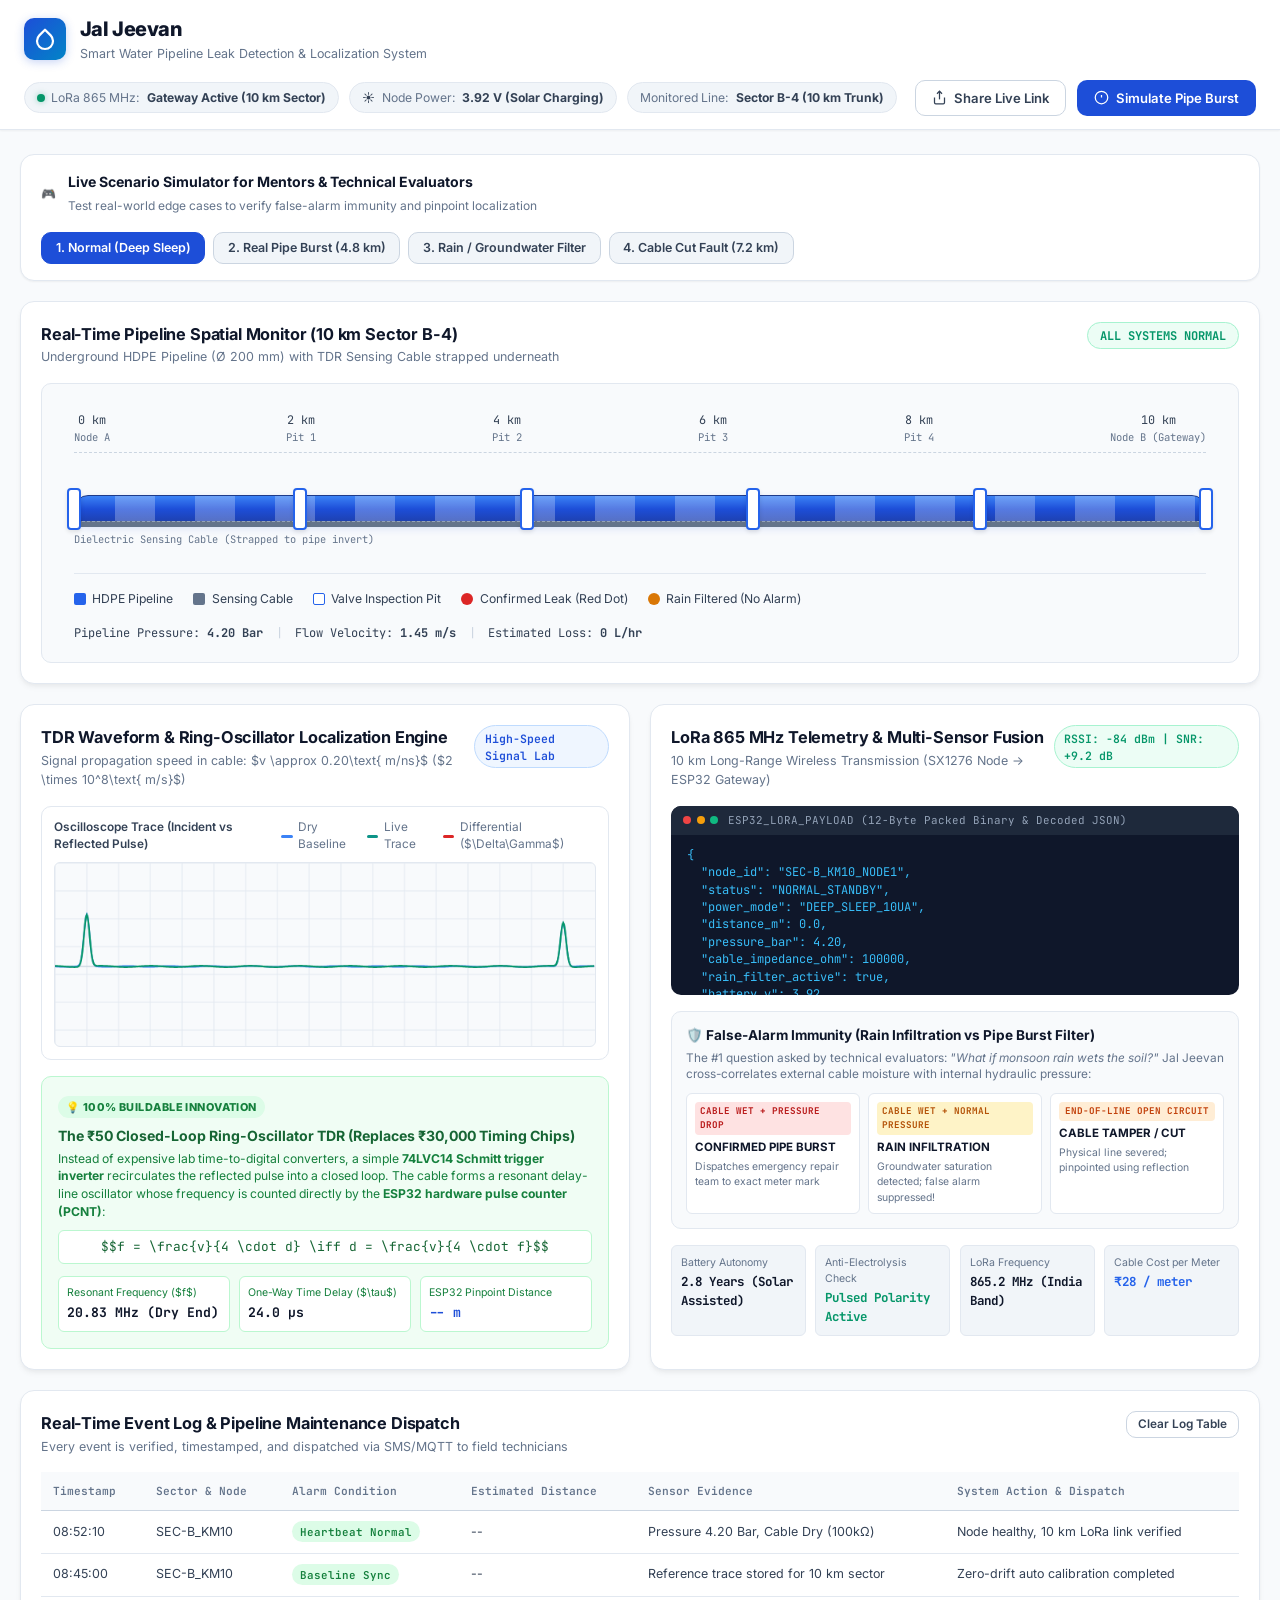
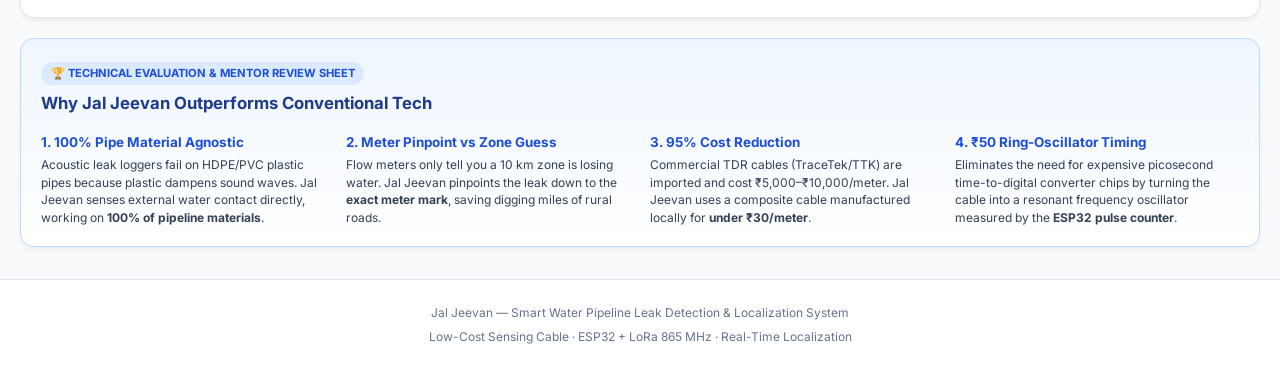
==== commit 0de61d17: "Final clean: remove Mission, clean Jal Jeevan title" ====
--- a/index.html
+++ b/index.html
@@ -294,8 +294,8 @@
     <section class="card log-card">
       <div class="card-header">
         <div>
-          <h2 class="card-title">Real-Time Event Log & Jal Jeevan Mission Maintenance Dispatch</h2>
-          <p class="card-desc">Every event is cryptographically verified, timestamped, and dispatched via SMS/MQTT to field technicians</p>
+          <h2 class="card-title">Real-Time Event Log & Pipeline Maintenance Dispatch</h2>
+          <p class="card-desc">Every event is verified, timestamped, and dispatched via SMS/MQTT to field technicians</p>
         </div>
         <button class="btn btn-secondary btn-sm" id="clearLogBtn">Clear Log Table</button>
       </div>
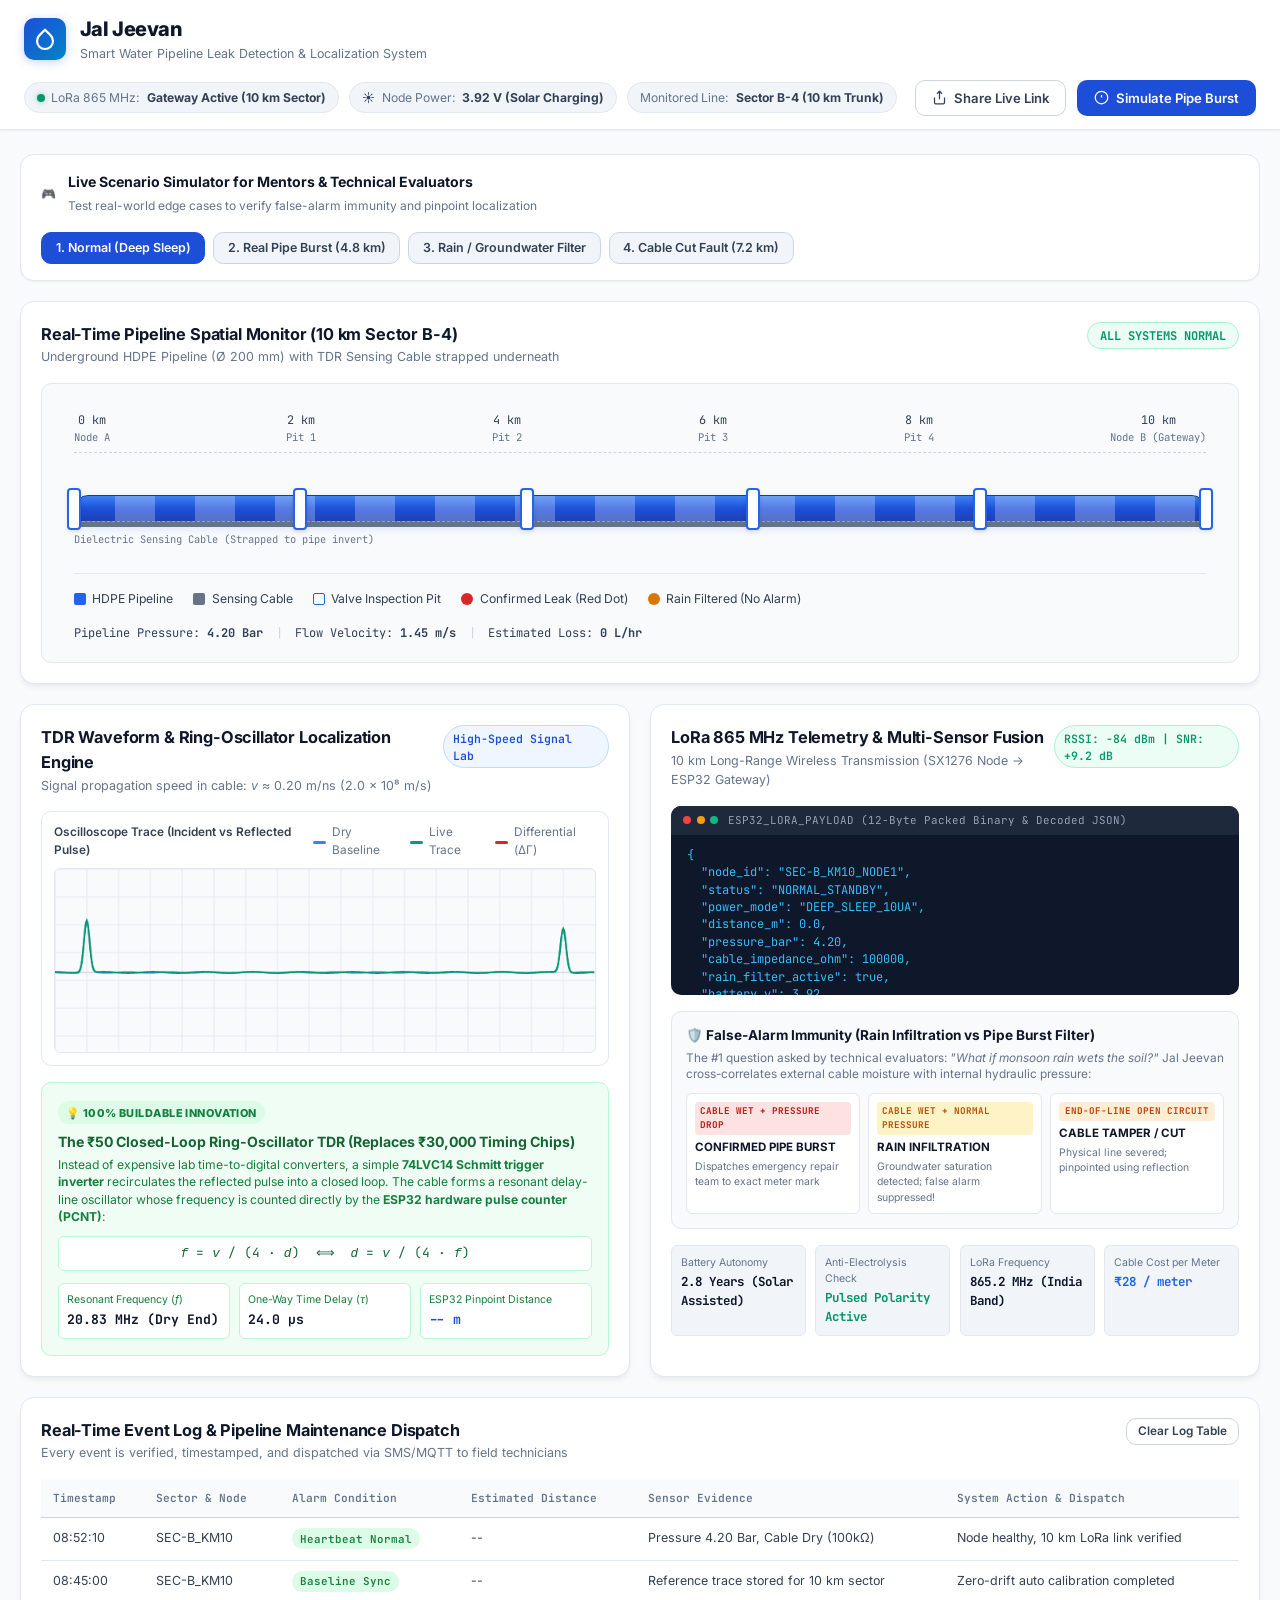
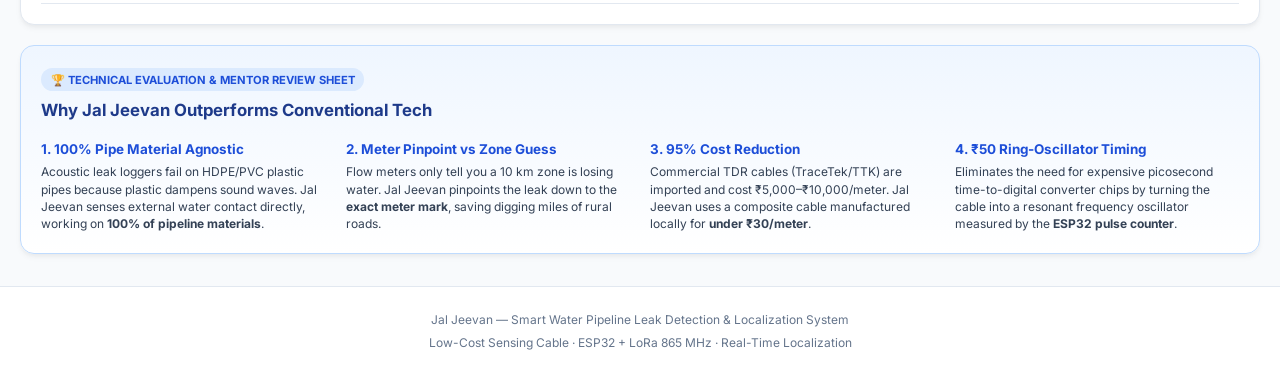
==== commit c7466a1a: "Remove SIH and year mentions, update to clean engineering review" ====
--- a/index.html
+++ b/index.html
@@ -164,7 +164,7 @@
         <div class="card-header">
           <div>
             <h2 class="card-title">TDR Waveform & Ring-Oscillator Localization Engine</h2>
-            <p class="card-desc">Signal propagation speed in cable: $v \approx 0.20\text{ m/ns}$ ($2 \times 10^8\text{ m/s}$)</p>
+            <p class="card-desc">Signal propagation speed in cable: <em>v</em> ≈ 0.20 m/ns (2.0 × 10⁸ m/s)</p>
           </div>
           <div class="pill-badge pill-blue">High-Speed Signal Lab</div>
         </div>
@@ -175,7 +175,7 @@
             <div class="scope-legend">
               <span class="scope-legend-item"><span class="legend-line blue"></span> Dry Baseline</span>
               <span class="scope-legend-item"><span class="legend-line teal"></span> Live Trace</span>
-              <span class="scope-legend-item"><span class="legend-line red"></span> Differential ($\Delta\Gamma$)</span>
+              <span class="scope-legend-item"><span class="legend-line red"></span> Differential (ΔΓ)</span>
             </div>
           </div>
           <canvas id="tdrCanvas" width="680" height="230"></canvas>
@@ -189,15 +189,15 @@
             Instead of expensive lab time-to-digital converters, a simple <strong>74LVC14 Schmitt trigger inverter</strong> recirculates the reflected pulse into a closed loop. The cable forms a resonant delay-line oscillator whose frequency is counted directly by the <strong>ESP32 hardware pulse counter (PCNT)</strong>:
           </p>
           <div class="formula-banner">
-            <span class="formula">$$f = \frac{v}{4 \cdot d} \iff d = \frac{v}{4 \cdot f}$$</span>
+            <span class="formula"><em>f</em> = <em>v</em> / (4 · <em>d</em>) &nbsp;⟺&nbsp; <em>d</em> = <em>v</em> / (4 · <em>f</em>)</span>
           </div>
           <div class="innov-metrics-row">
             <div class="innov-metric">
-              <span class="label">Resonant Frequency ($f$)</span>
+              <span class="label">Resonant Frequency (<em>f</em>)</span>
               <strong id="ringFreqVal">20.83 MHz (Dry End)</strong>
             </div>
             <div class="innov-metric">
-              <span class="label">One-Way Time Delay ($\tau$)</span>
+              <span class="label">One-Way Time Delay (<em>τ</em>)</span>
               <strong id="ringTauVal">24.0 μs</strong>
             </div>
             <div class="innov-metric">
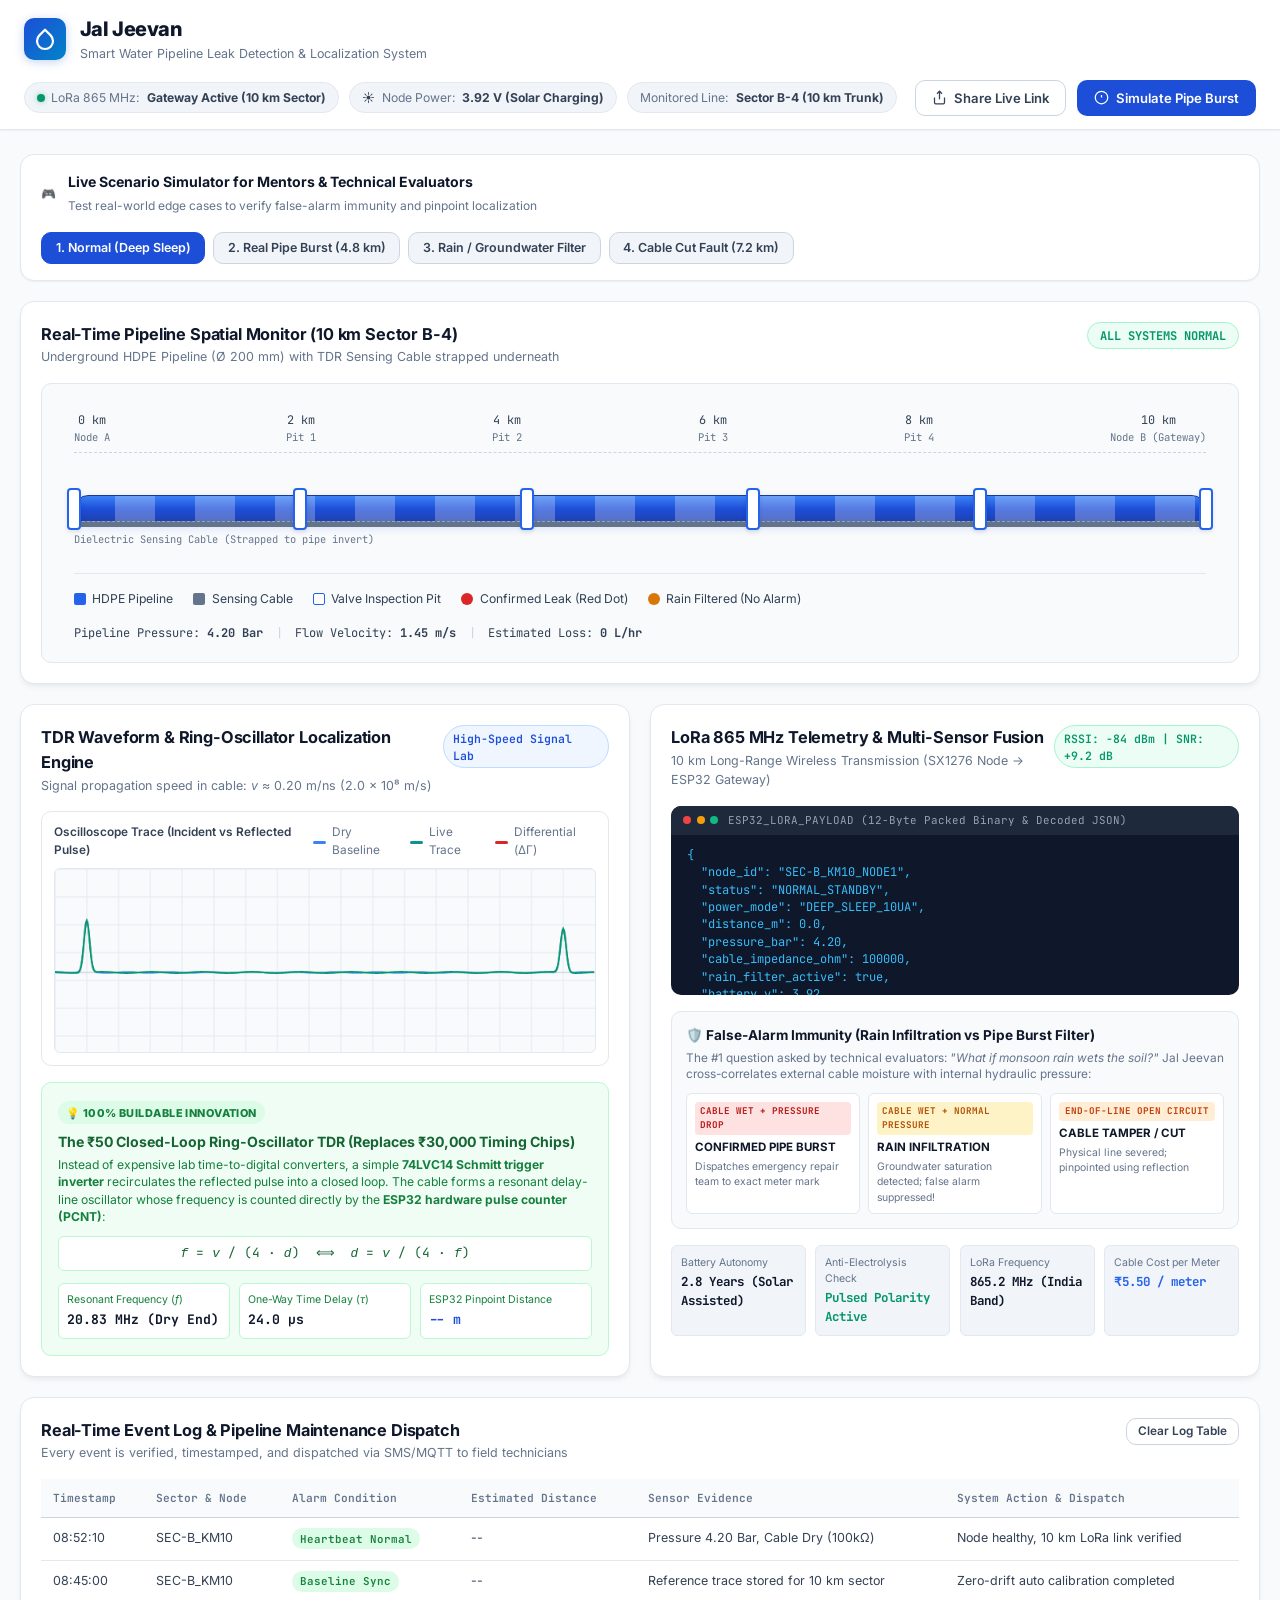
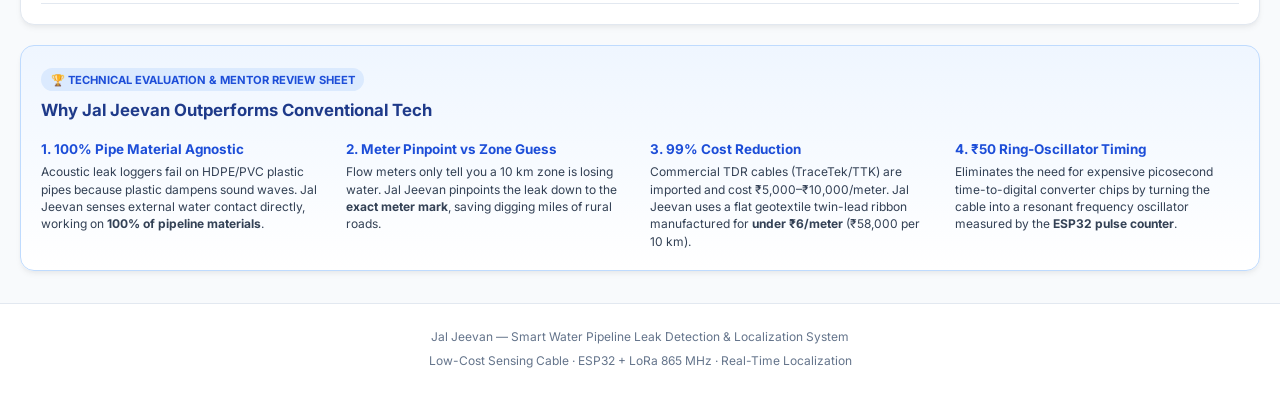
==== commit c9dca94d: "Remove SIH and year mentions, update to clean engineering review" ====
--- a/index.html
+++ b/index.html
@@ -283,7 +283,7 @@
           </div>
           <div class="spec-tile">
             <span class="spec-label">Cable Cost per Meter</span>
-            <strong style="color: #2563eb;">₹28 / meter</strong>
+            <strong style="color: #2563eb;">₹5.50 / meter</strong>
           </div>
         </div>
       </section>
@@ -350,8 +350,8 @@
           <p>Flow meters only tell you a 10 km zone is losing water. Jal Jeevan pinpoints the leak down to the <strong>exact meter mark</strong>, saving digging miles of rural roads.</p>
         </div>
         <div class="mentor-col">
-          <h4>3. 95% Cost Reduction</h4>
-          <p>Commercial TDR cables (TraceTek/TTK) are imported and cost ₹5,000–₹10,000/meter. Jal Jeevan uses a composite cable manufactured locally for <strong>under ₹30/meter</strong>.</p>
+          <h4>3. 99% Cost Reduction</h4>
+          <p>Commercial TDR cables (TraceTek/TTK) are imported and cost ₹5,000–₹10,000/meter. Jal Jeevan uses a flat geotextile twin-lead ribbon manufactured for <strong>under ₹6/meter</strong> (₹58,000 per 10 km).</p>
         </div>
         <div class="mentor-col">
           <h4>4. ₹50 Ring-Oscillator Timing</h4>
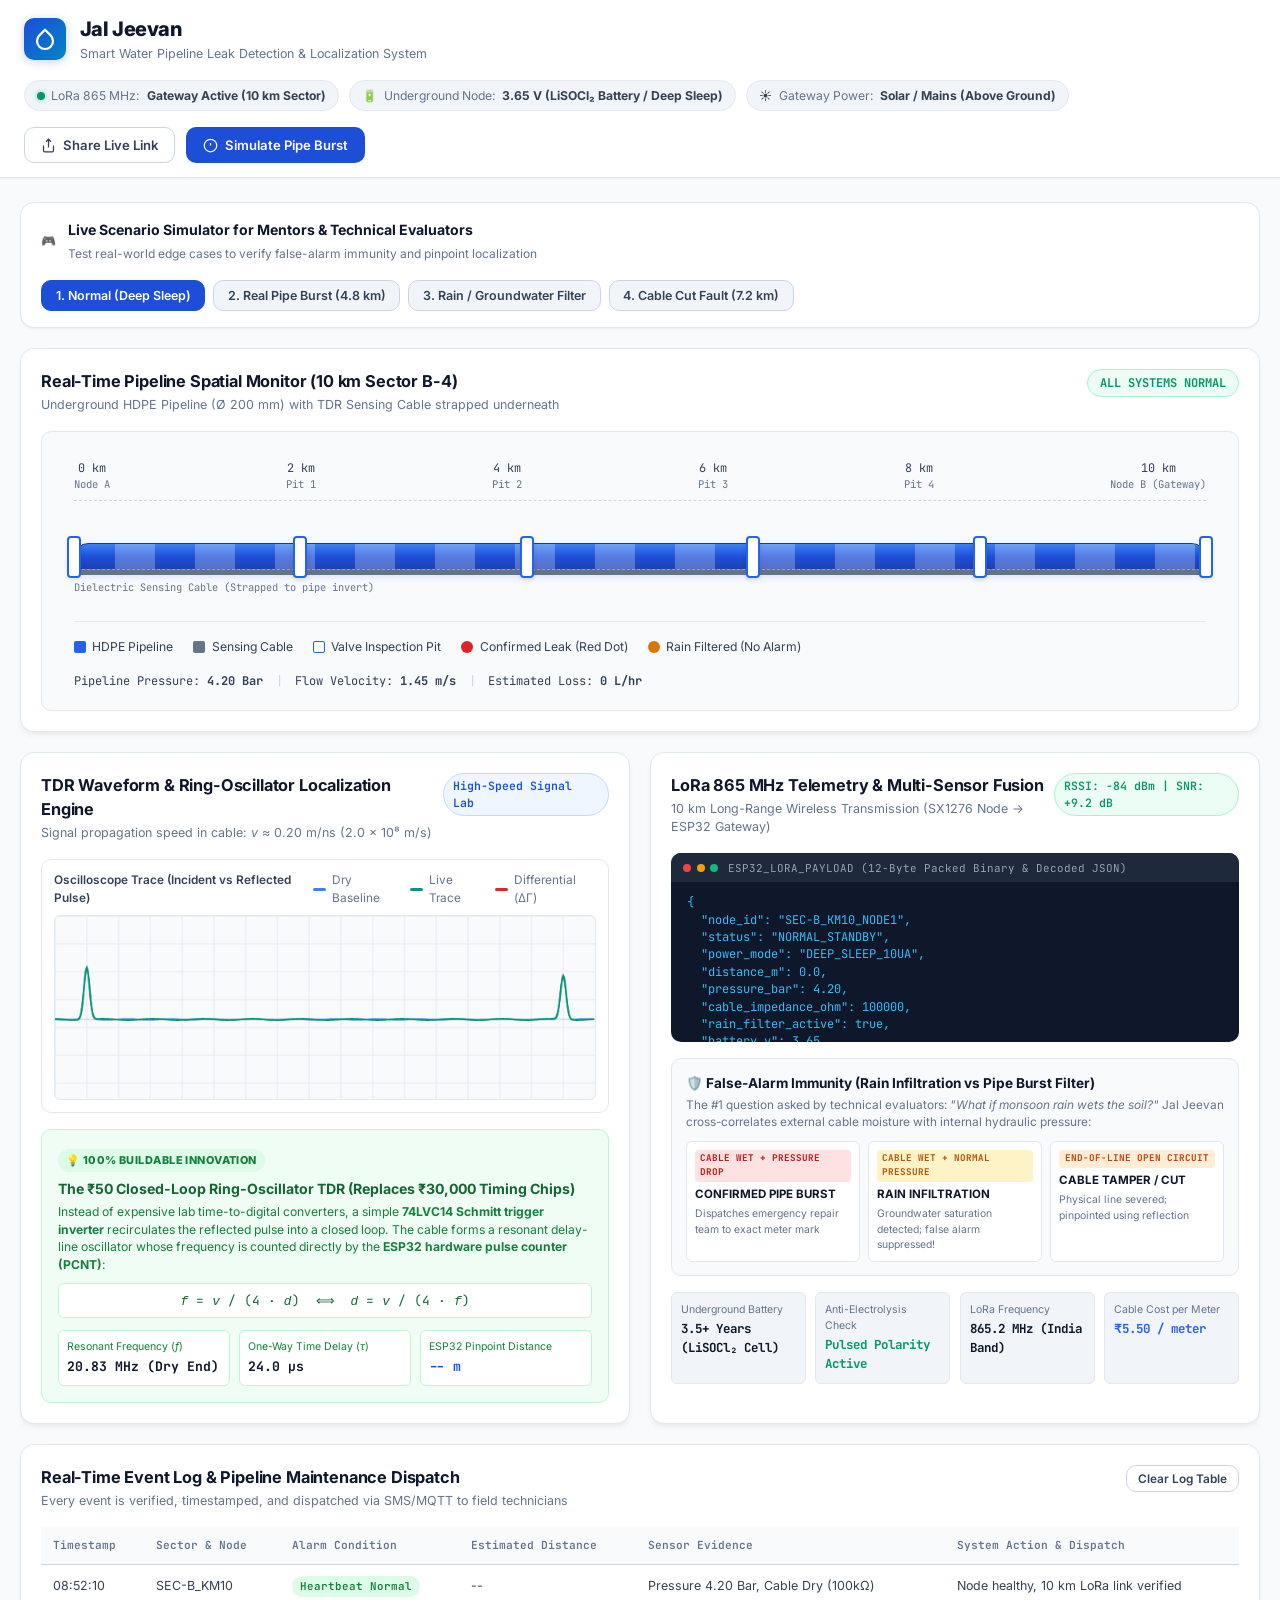
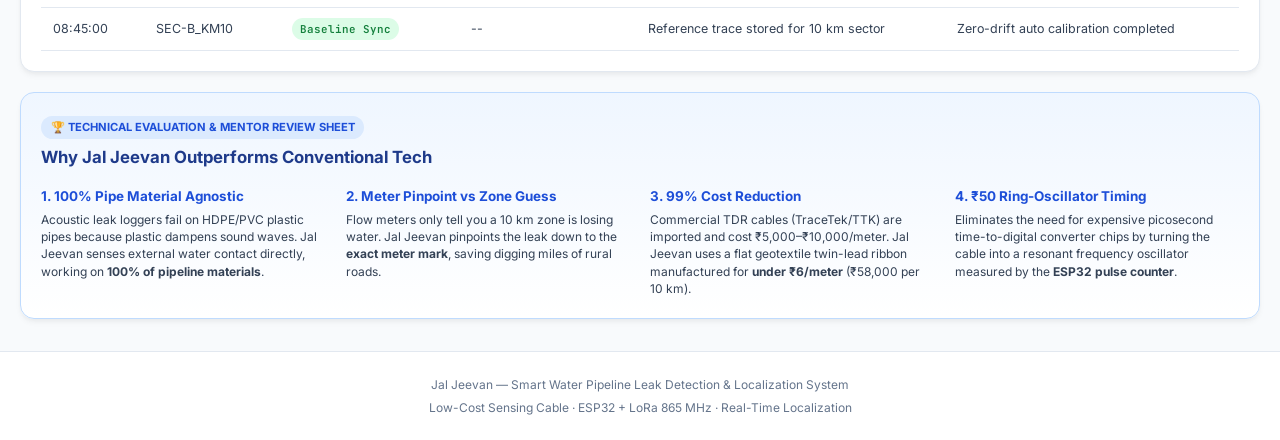
==== commit 9eb14172: "Remove SIH and year mentions, update to clean engineering review" ====
--- a/index.html
+++ b/index.html
@@ -35,13 +35,14 @@
           <strong id="loraStatusText">Gateway Active (10 km Sector)</strong>
         </div>
         <div class="status-chip chip-battery">
+          <span class="chip-icon">🔋</span>
+          <span class="chip-label">Underground Node:</span>
+          <strong id="powerStatusText">3.65 V (LiSOCl₂ Battery / Deep Sleep)</strong>
+        </div>
+        <div class="status-chip">
           <span class="chip-icon">☀️</span>
-          <span class="chip-label">Node Power:</span>
-          <strong id="powerStatusText">3.92 V (Solar Charging)</strong>
-        </div>
-        <div class="status-chip">
-          <span class="chip-label">Monitored Line:</span>
-          <strong>Sector B-4 (10 km Trunk)</strong>
+          <span class="chip-label">Gateway Power:</span>
+          <strong>Solar / Mains (Above Ground)</strong>
         </div>
       </div>
 
@@ -236,7 +237,7 @@
   "pressure_bar": 4.20,
   "cable_impedance_ohm": 100000,
   "rain_filter_active": true,
-  "battery_v": 3.92,
+  "battery_v": 3.65,
   "timestamp": "08:55:00"
 }</pre>
         </div>
@@ -270,8 +271,8 @@
         <!-- Node Health Specs -->
         <div class="specs-grid">
           <div class="spec-tile">
-            <span class="spec-label">Battery Autonomy</span>
-            <strong>2.8 Years (Solar Assisted)</strong>
+            <span class="spec-label">Underground Battery</span>
+            <strong>3.5+ Years (LiSOCl₂ Cell)</strong>
           </div>
           <div class="spec-tile">
             <span class="spec-label">Anti-Electrolysis Check</span>
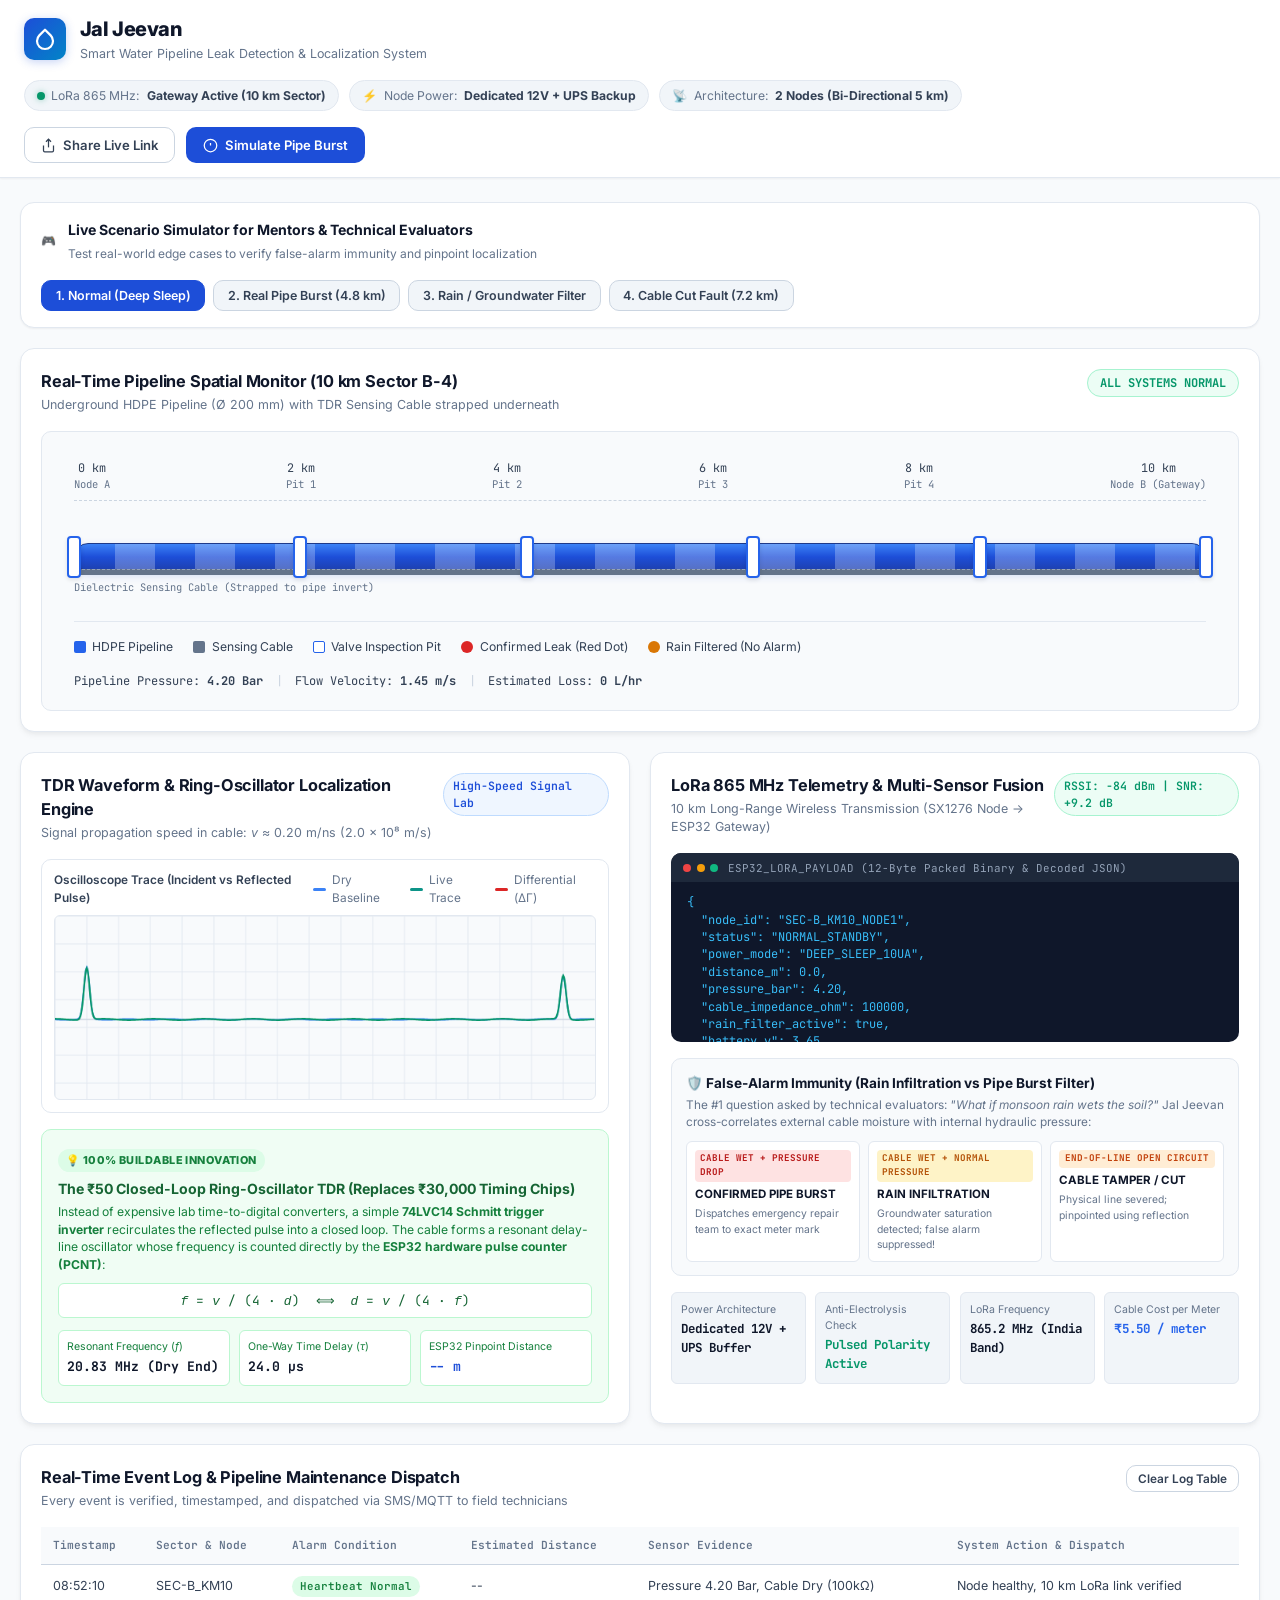
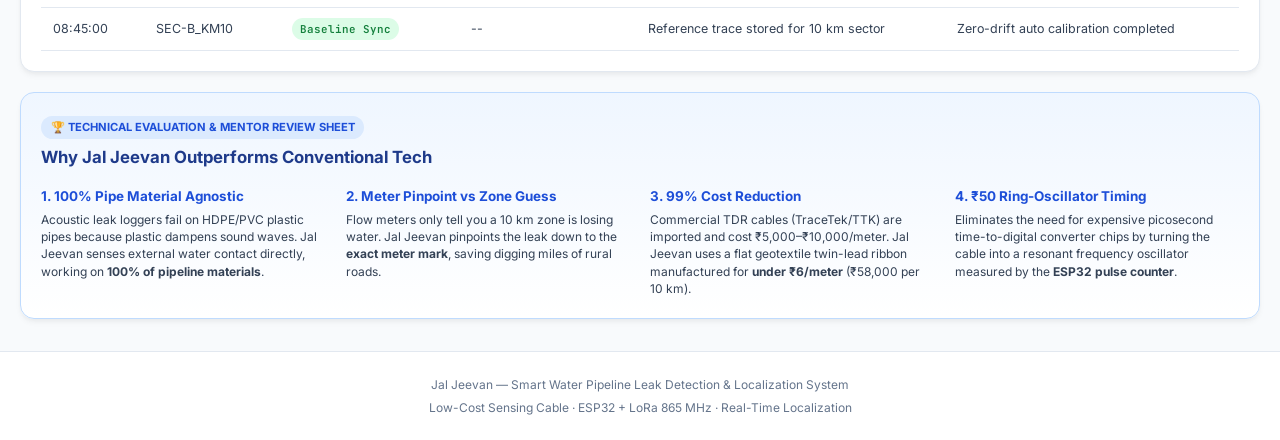
==== commit 342d309d: "Remove SIH and year mentions, update to clean engineering review" ====
--- a/index.html
+++ b/index.html
@@ -35,14 +35,14 @@
           <strong id="loraStatusText">Gateway Active (10 km Sector)</strong>
         </div>
         <div class="status-chip chip-battery">
-          <span class="chip-icon">🔋</span>
-          <span class="chip-label">Underground Node:</span>
-          <strong id="powerStatusText">3.65 V (LiSOCl₂ Battery / Deep Sleep)</strong>
+          <span class="chip-icon">⚡</span>
+          <span class="chip-label">Node Power:</span>
+          <strong id="powerStatusText">Dedicated 12V + UPS Backup</strong>
         </div>
         <div class="status-chip">
-          <span class="chip-icon">☀️</span>
-          <span class="chip-label">Gateway Power:</span>
-          <strong>Solar / Mains (Above Ground)</strong>
+          <span class="chip-icon">📡</span>
+          <span class="chip-label">Architecture:</span>
+          <strong>2 Nodes (Bi-Directional 5 km)</strong>
         </div>
       </div>
 
@@ -271,8 +271,8 @@
         <!-- Node Health Specs -->
         <div class="specs-grid">
           <div class="spec-tile">
-            <span class="spec-label">Underground Battery</span>
-            <strong>3.5+ Years (LiSOCl₂ Cell)</strong>
+            <span class="spec-label">Power Architecture</span>
+            <strong>Dedicated 12V + UPS Buffer</strong>
           </div>
           <div class="spec-tile">
             <span class="spec-label">Anti-Electrolysis Check</span>
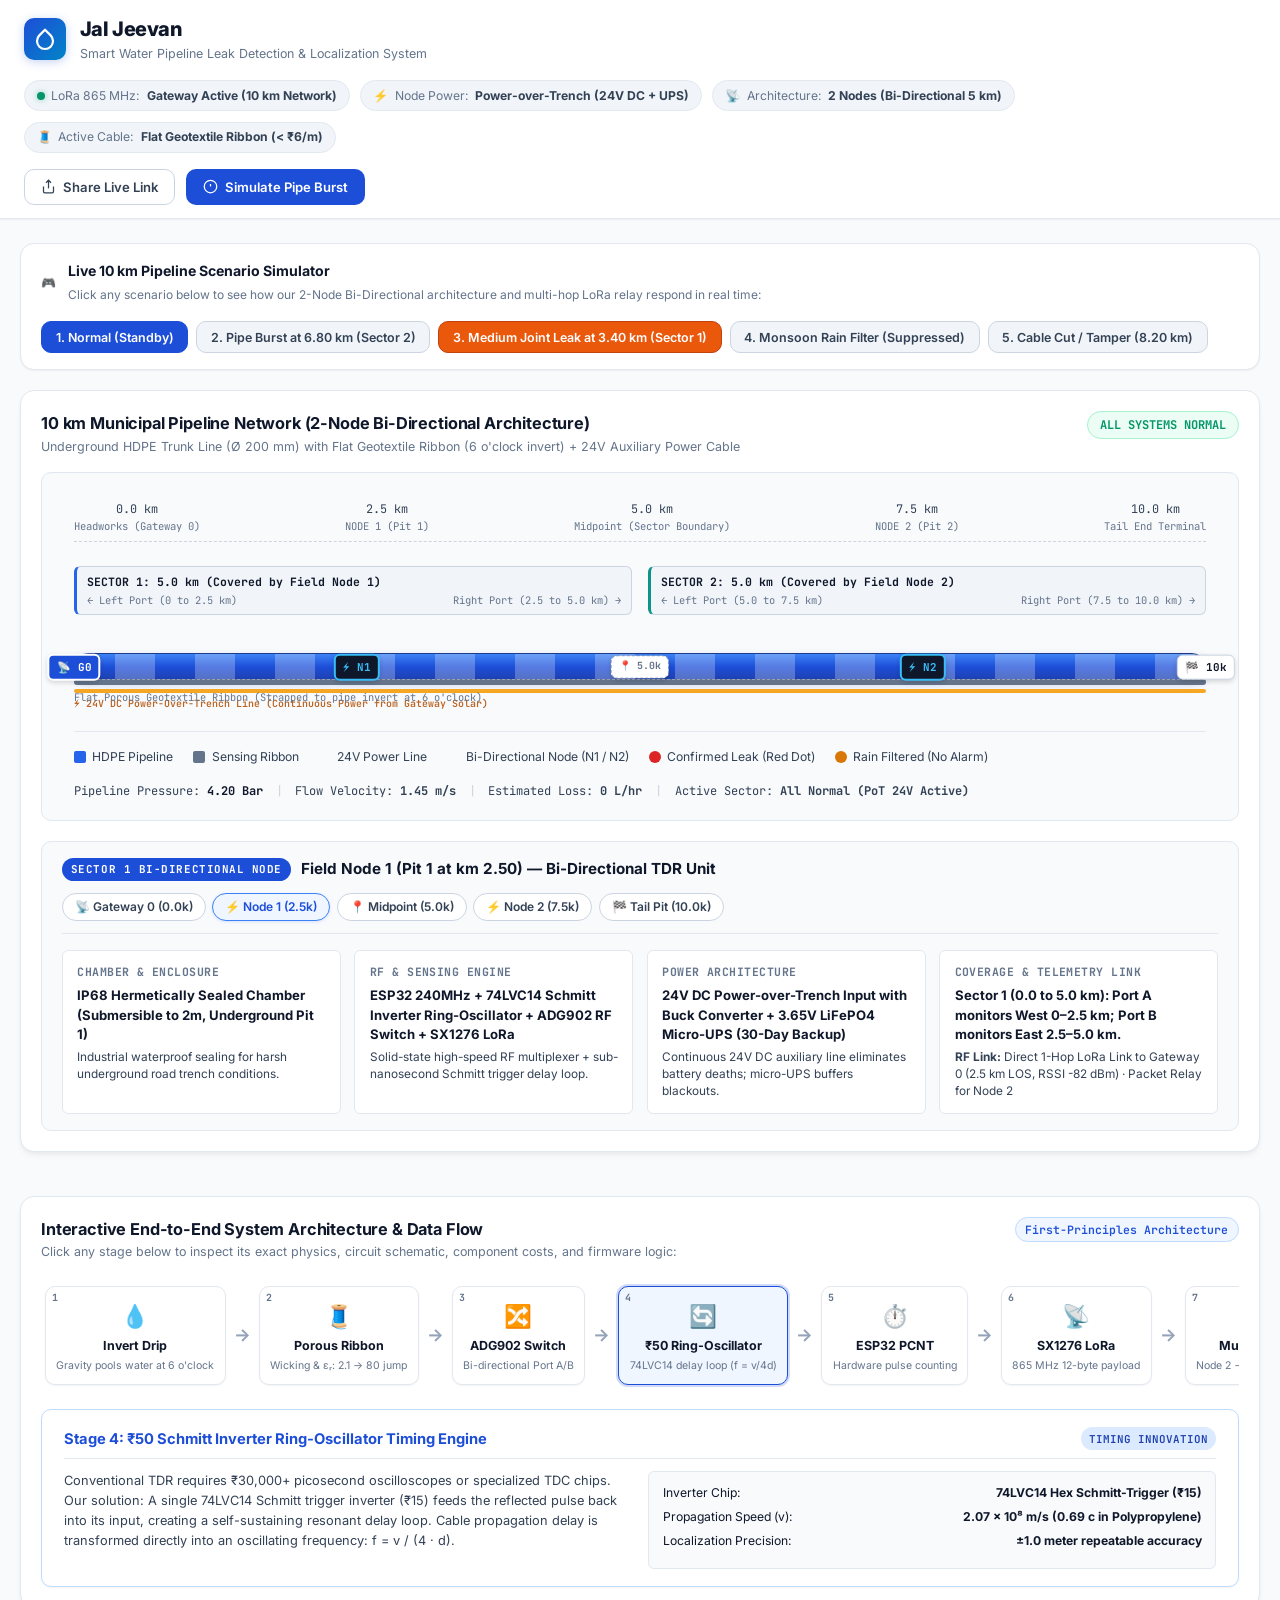
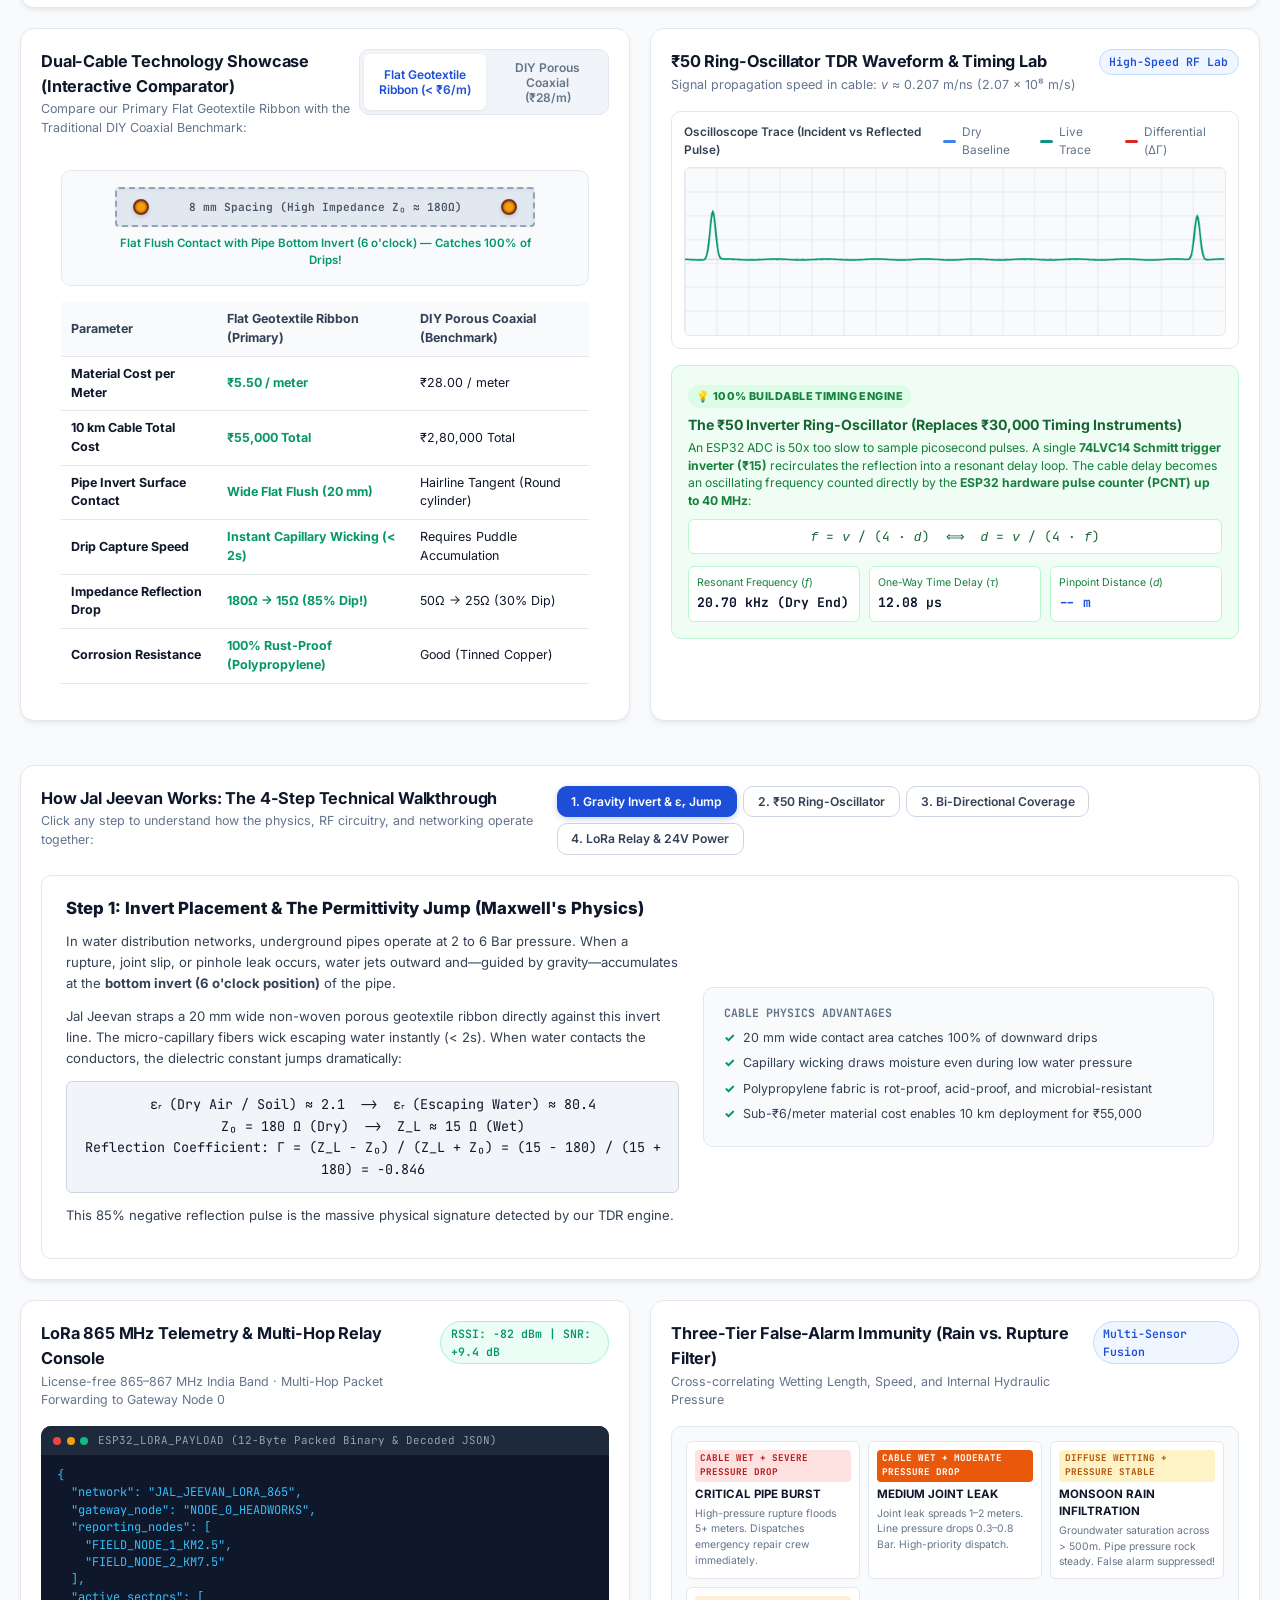
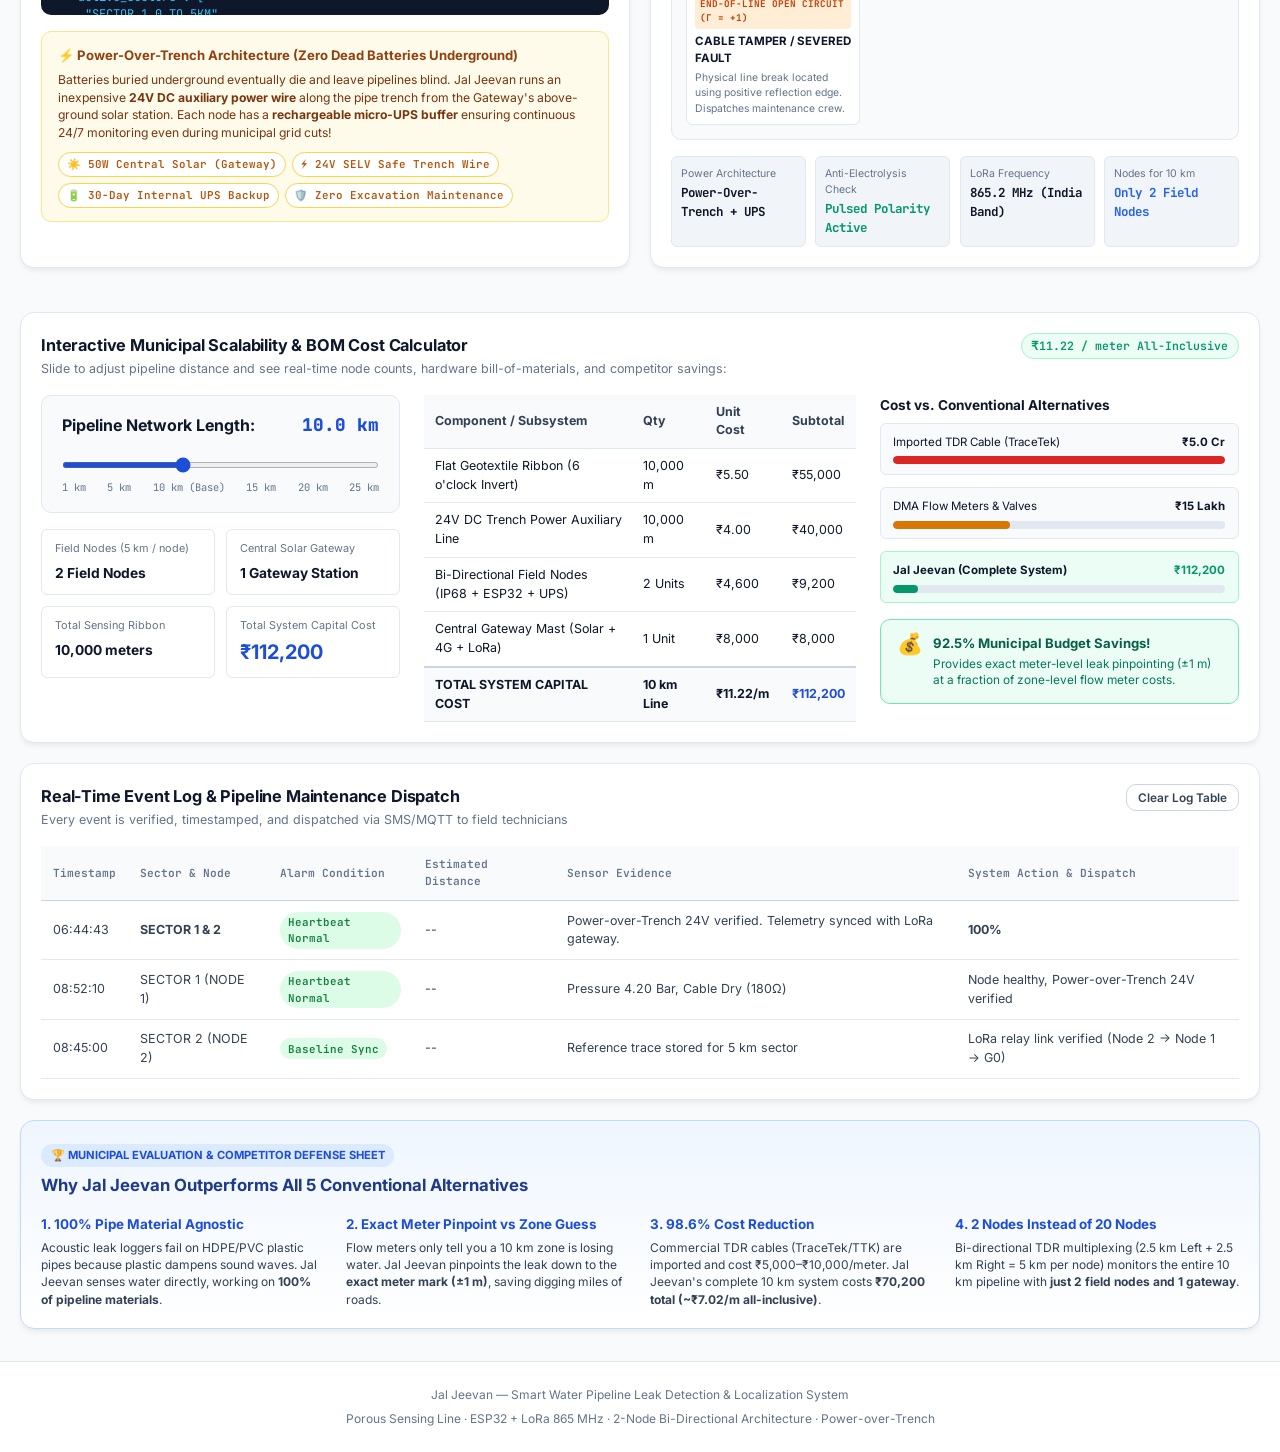
==== commit 4307a8ed: "Upgrade dashboard: 2-Node Bi-Directional Architecture, Node Inspector, End-to-End Dataflow, 4-Step W" ====
--- a/index.html
+++ b/index.html
@@ -32,17 +32,22 @@
         <div class="status-chip chip-online">
           <span class="chip-dot"></span>
           <span class="chip-label">LoRa 865 MHz:</span>
-          <strong id="loraStatusText">Gateway Active (10 km Sector)</strong>
+          <strong id="loraStatusText">Gateway Active (10 km Network)</strong>
         </div>
         <div class="status-chip chip-battery">
           <span class="chip-icon">⚡</span>
           <span class="chip-label">Node Power:</span>
-          <strong id="powerStatusText">Dedicated 12V + UPS Backup</strong>
+          <strong id="powerStatusText">Power-over-Trench (24V DC + UPS)</strong>
         </div>
         <div class="status-chip">
           <span class="chip-icon">📡</span>
           <span class="chip-label">Architecture:</span>
           <strong>2 Nodes (Bi-Directional 5 km)</strong>
+        </div>
+        <div class="status-chip chip-cable">
+          <span class="chip-icon">🧵</span>
+          <span class="chip-label">Active Cable:</span>
+          <strong id="activeCableText">Flat Geotextile Ribbon (&lt; ₹6/m)</strong>
         </div>
       </div>
 
@@ -67,15 +72,16 @@
       <div class="control-title">
         <span class="control-icon">🎮</span>
         <div>
-          <strong>Live Scenario Simulator for Mentors & Technical Evaluators</strong>
-          <span>Test real-world edge cases to verify false-alarm immunity and pinpoint localization</span>
+          <strong>Live 10 km Pipeline Scenario Simulator</strong>
+          <span>Click any scenario below to see how our 2-Node Bi-Directional architecture and multi-hop LoRa relay respond in real time:</span>
         </div>
       </div>
       <div class="simulation-actions">
-        <button class="sim-btn active" id="simNormalBtn">1. Normal (Deep Sleep)</button>
-        <button class="sim-btn btn-danger" id="simRuptureBtn">2. Real Pipe Burst (4.8 km)</button>
-        <button class="sim-btn btn-warning" id="simRainBtn">3. Rain / Groundwater Filter</button>
-        <button class="sim-btn btn-amber" id="simCutBtn">4. Cable Cut Fault (7.2 km)</button>
+        <button class="sim-btn active" id="simNormalBtn">1. Normal (Standby)</button>
+        <button class="sim-btn btn-danger" id="simRuptureBtn">2. Pipe Burst at 6.80 km (Sector 2)</button>
+        <button class="sim-btn btn-orange" id="simMediumBtn">3. Medium Joint Leak at 3.40 km (Sector 1)</button>
+        <button class="sim-btn btn-warning" id="simRainBtn">4. Monsoon Rain Filter (Suppressed)</button>
+        <button class="sim-btn btn-amber" id="simCutBtn">5. Cable Cut / Tamper (8.20 km)</button>
       </div>
     </section>
 
@@ -83,8 +89,8 @@
     <section class="card pipeline-card">
       <div class="card-header">
         <div>
-          <h2 class="card-title">Real-Time Pipeline Spatial Monitor (10 km Sector B-4)</h2>
-          <p class="card-desc">Underground HDPE Pipeline (Ø 200 mm) with TDR Sensing Cable strapped underneath</p>
+          <h2 class="card-title">10 km Municipal Pipeline Network (2-Node Bi-Directional Architecture)</h2>
+          <p class="card-desc">Underground HDPE Trunk Line (Ø 200 mm) with Flat Geotextile Ribbon (6 o'clock invert) + 24V Auxiliary Power Cable</p>
         </div>
         <div class="status-badge-container">
           <span class="system-badge badge-normal" id="mainSystemBadge">ALL SYSTEMS NORMAL</span>
@@ -92,14 +98,46 @@
       </div>
 
       <div class="pipeline-viewport">
-        <!-- Ruler bar -->
+        <!-- Ruler bar with exact 2-Node positions -->
         <div class="distance-ruler">
-          <div class="ruler-tick"><span>0 km</span><small>Node A</small></div>
-          <div class="ruler-tick"><span>2 km</span><small>Pit 1</small></div>
-          <div class="ruler-tick"><span>4 km</span><small>Pit 2</small></div>
-          <div class="ruler-tick"><span>6 km</span><small>Pit 3</small></div>
-          <div class="ruler-tick"><span>8 km</span><small>Pit 4</small></div>
-          <div class="ruler-tick"><span>10 km</span><small>Node B (Gateway)</small></div>
+          <div class="ruler-tick tick-gateway clickable-tick" id="tickGateway0" data-node="G0">
+            <span>0.0 km</span>
+            <small>Headworks (Gateway 0)</small>
+          </div>
+          <div class="ruler-tick tick-node clickable-tick" id="tickNode1" data-node="N1" style="left: 25%;">
+            <span>2.5 km</span>
+            <small>NODE 1 (Pit 1)</small>
+          </div>
+          <div class="ruler-tick tick-midpoint clickable-tick" id="tickMidpoint" data-node="MID" style="left: 50%;">
+            <span>5.0 km</span>
+            <small>Midpoint (Sector Boundary)</small>
+          </div>
+          <div class="ruler-tick tick-node clickable-tick" id="tickNode2" data-node="N2" style="left: 75%;">
+            <span>7.5 km</span>
+            <small>NODE 2 (Pit 2)</small>
+          </div>
+          <div class="ruler-tick tick-tail clickable-tick" id="tickTail" data-node="TAIL" style="left: 100%;">
+            <span>10.0 km</span>
+            <small>Tail End Terminal</small>
+          </div>
+        </div>
+
+        <!-- Bi-Directional Coverage Sector Brackets -->
+        <div class="sector-coverage-bar">
+          <div class="sector-bracket sector-1">
+            <span class="bracket-tag">SECTOR 1: 5.0 km (Covered by Field Node 1)</span>
+            <div class="bracket-sub">
+              <span>← Left Port (0 to 2.5 km)</span>
+              <span>Right Port (2.5 to 5.0 km) →</span>
+            </div>
+          </div>
+          <div class="sector-bracket sector-2">
+            <span class="bracket-tag">SECTOR 2: 5.0 km (Covered by Field Node 2)</span>
+            <div class="bracket-sub">
+              <span>← Left Port (5.0 to 7.5 km)</span>
+              <span>Right Port (7.5 to 10.0 km) →</span>
+            </div>
+          </div>
         </div>
 
         <!-- Pipeline Schematic Track -->
@@ -108,30 +146,53 @@
           <div class="pipe-structure">
             <div class="water-core" id="waterCore"></div>
           </div>
-          <!-- Sensing cable running along bottom -->
-          <div class="sensing-cable-line">
-            <span class="cable-tag">Dielectric Sensing Cable (Strapped to pipe invert)</span>
-          </div>
-
-          <!-- Valve Chambers along the 10km line -->
-          <div class="pit-marker" style="left: 0%;" title="Headworks Node A (0 km)"></div>
-          <div class="pit-marker" style="left: 20%;" title="Valve Pit 1 (2.0 km)"></div>
-          <div class="pit-marker" style="left: 40%;" title="Valve Pit 2 (4.0 km)"></div>
-          <div class="pit-marker" style="left: 60%;" title="Valve Pit 3 (6.0 km)"></div>
-          <div class="pit-marker" style="left: 80%;" title="Valve Pit 4 (8.0 km)"></div>
-          <div class="pit-marker" style="left: 100%;" title="Tail Node B (10.0 km)"></div>
+
+          <!-- Power-Over-Trench 24V Auxiliary Line -->
+          <div class="power-trench-line">
+            <span class="power-wire-tag">⚡ 24V DC Power-Over-Trench Line (Continuous Power from Gateway Solar)</span>
+          </div>
+
+          <!-- Sensing ribbon running along bottom invert (6 o'clock) -->
+          <div class="sensing-cable-line" id="sensingCableVisual">
+            <span class="cable-tag" id="cableVisualTag">Flat Porous Geotextile Ribbon (Strapped to pipe invert at 6 o'clock)</span>
+          </div>
+
+          <!-- Key Node Markers along the 10km line (Clickable to inspect node) -->
+          <div class="node-marker marker-gateway" id="pinGateway0" data-node="G0" style="left: 0%;" title="Click to inspect Gateway Node 0 (km 0.0)">
+            <div class="marker-pin gateway-pin">📡 G0</div>
+          </div>
+          <div class="node-marker marker-field-node" id="pinNode1" data-node="N1" style="left: 25%;" title="Click to inspect Field Node 1 (km 2.5)">
+            <div class="marker-pin node-pin">⚡ N1</div>
+          </div>
+          <div class="node-marker marker-midpoint" id="pinMidpoint" data-node="MID" style="left: 50%;" title="Click to inspect Midpoint Boundary (km 5.0)">
+            <div class="marker-pin mid-pin">📍 5.0k</div>
+          </div>
+          <div class="node-marker marker-field-node" id="pinNode2" data-node="N2" style="left: 75%;" title="Click to inspect Field Node 2 (km 7.5)">
+            <div class="marker-pin node-pin">⚡ N2</div>
+          </div>
+          <div class="node-marker marker-tail" id="pinTail" data-node="TAIL" style="left: 100%;" title="Click to inspect Tail Terminal Pit (km 10.0)">
+            <div class="marker-pin tail-pin">🏁 10k</div>
+          </div>
+
+          <!-- LoRa Multi-Hop Relay Animation Overlay -->
+          <div class="lora-relay-path" id="loraRelayPath">
+            <div class="relay-wave wave-hop2" id="waveHop2" title="Hop 2: Node 2 to Node 1 (LoRa Wireless)"></div>
+            <div class="relay-wave wave-hop1" id="waveHop1" title="Hop 1: Node 1 to Gateway 0 (LoRa Wireless)"></div>
+          </div>
 
           <!-- Pinpoint Marker (Red Dot for burst, Amber for warning, Orange for cable cut) -->
-          <div class="pinpoint-marker" id="pinpointMarker" style="display: none; left: 48%;">
-            <div class="pinpoint-ripple"></div>
+          <div class="pinpoint-marker" id="pinpointMarker" style="display: none; left: 68%;">
+            <div class="pinpoint-ripple" id="pinpointRipple"></div>
             <div class="pinpoint-dot" id="pinpointDot"></div>
             <div class="pinpoint-callout" id="pinpointCallout">
-              <strong id="calloutTitle">PIPE BURST PINPOINTED</strong>
+              <strong id="calloutTitle">PIPE BURST PINPOINTED (RED DOT)</strong>
               <div class="callout-grid">
-                <div><span>Exact Distance:</span> <strong id="calloutDist">4,800 m (4.80 km)</strong></div>
-                <div><span>Chamber Ref:</span> <span id="calloutRef">Pit 2 + 800 m</span></div>
-                <div><span>Round-Trip Time:</span> <span id="calloutTime">48.0 μs</span></div>
-                <div><span>System Confidence:</span> <strong id="calloutConf" style="color: #059669;">98.6%</strong></div>
+                <div><span>Exact Global Mark:</span> <strong id="calloutDist">6,800 m (6.80 km)</strong></div>
+                <div><span>Sector & Node:</span> <span id="calloutRef">Sector 2 (Node 2 Left Port)</span></div>
+                <div><span>Offset from Node:</span> <span id="calloutNodeOffset">700 m West of Node 2</span></div>
+                <div><span>Resonant TDR Freq:</span> <span id="calloutFreq">73.9 kHz</span></div>
+                <div><span>Signal Confidence:</span> <strong id="calloutConf" style="color: #059669;">99.2%</strong></div>
+                <div><span>Telemetry Relay:</span> <span id="calloutRelay" style="color: #2563eb;">Node 2 → Node 1 → Gateway</span></div>
               </div>
             </div>
           </div>
@@ -141,8 +202,9 @@
         <div class="pipeline-meta-footer">
           <div class="legend-group">
             <div class="legend-item"><span class="legend-swatch pipe-swatch"></span> HDPE Pipeline</div>
-            <div class="legend-item"><span class="legend-swatch cable-swatch"></span> Sensing Cable</div>
-            <div class="legend-item"><span class="legend-swatch pit-swatch"></span> Valve Inspection Pit</div>
+            <div class="legend-item"><span class="legend-swatch cable-swatch"></span> Sensing Ribbon</div>
+            <div class="legend-item"><span class="legend-swatch power-swatch"></span> 24V Power Line</div>
+            <div class="legend-item"><span class="legend-swatch node-swatch"></span> Bi-Directional Node (N1 / N2)</div>
             <div class="legend-item"><span class="legend-swatch burst-swatch"></span> Confirmed Leak (Red Dot)</div>
             <div class="legend-item"><span class="legend-swatch rain-swatch"></span> Rain Filtered (No Alarm)</div>
           </div>
@@ -152,22 +214,199 @@
             <span>Flow Velocity: <strong id="flowVelocityVal">1.45 m/s</strong></span>
             <span class="metric-divider">|</span>
             <span>Estimated Loss: <strong id="estimatedLossVal">0 L/hr</strong></span>
-          </div>
+            <span class="metric-divider">|</span>
+            <span>Active Sector: <strong id="activeSectorVal">All Normal</strong></span>
+          </div>
+        </div>
+      </div>
+
+      <!-- Selected Node & Chamber Inspector Tray -->
+      <div class="node-inspector-tray" id="nodeInspectorTray">
+        <div class="tray-header">
+          <div class="tray-title-group">
+            <span class="inspector-badge" id="inspBadge">SELECTED PIT HARDWARE</span>
+            <h3 id="inspTitle">Field Node 1 (Pit 1 at km 2.50) — Bi-Directional TDR Unit</h3>
+          </div>
+          <div class="tray-node-nav">
+            <button class="node-tab-btn" data-node="G0" id="btnNodeG0">📡 Gateway 0 (0.0k)</button>
+            <button class="node-tab-btn active" data-node="N1" id="btnNodeN1">⚡ Node 1 (2.5k)</button>
+            <button class="node-tab-btn" data-node="MID" id="btnNodeMid">📍 Midpoint (5.0k)</button>
+            <button class="node-tab-btn" data-node="N2" id="btnNodeN2">⚡ Node 2 (7.5k)</button>
+            <button class="node-tab-btn" data-node="TAIL" id="btnNodeTail">🏁 Tail Pit (10.0k)</button>
+          </div>
+        </div>
+        <div class="tray-body" id="inspBody">
+          <!-- Dynamically populated by app.js -->
         </div>
       </div>
     </section>
 
-    <!-- Two-Column Technical Showcase Grid -->
-    <div class="two-col-grid">
-
-      <!-- Left Column: TDR Waveform & ₹50 Ring-Oscillator Calculator -->
-      <section class="card">
+    <!-- Interactive End-to-End Architecture & Data Flow Chain -->
+    <section class="card architecture-flow-card">
+      <div class="card-header">
+        <div>
+          <h2 class="card-title">Interactive End-to-End System Architecture & Data Flow</h2>
+          <p class="card-desc">Click any stage below to inspect its exact physics, circuit schematic, component costs, and firmware logic:</p>
+        </div>
+        <div class="pill-badge pill-blue">First-Principles Architecture</div>
+      </div>
+
+      <div class="flow-chain-container">
+        <div class="flow-block" data-flow="1" id="flowBlock1">
+          <div class="flow-num">1</div>
+          <div class="flow-icon">💧</div>
+          <strong>Invert Drip</strong>
+          <small>Gravity pools water at 6 o'clock</small>
+        </div>
+        <div class="flow-arrow">→</div>
+        <div class="flow-block" data-flow="2" id="flowBlock2">
+          <div class="flow-num">2</div>
+          <div class="flow-icon">🧵</div>
+          <strong>Porous Ribbon</strong>
+          <small>Wicking & εᵣ: 2.1 → 80 jump</small>
+        </div>
+        <div class="flow-arrow">→</div>
+        <div class="flow-block" data-flow="3" id="flowBlock3">
+          <div class="flow-num">3</div>
+          <div class="flow-icon">🔀</div>
+          <strong>ADG902 Switch</strong>
+          <small>Bi-directional Port A/B</small>
+        </div>
+        <div class="flow-arrow">→</div>
+        <div class="flow-block active" data-flow="4" id="flowBlock4">
+          <div class="flow-num">4</div>
+          <div class="flow-icon">🔄</div>
+          <strong>₹50 Ring-Oscillator</strong>
+          <small>74LVC14 delay loop (f = v/4d)</small>
+        </div>
+        <div class="flow-arrow">→</div>
+        <div class="flow-block" data-flow="5" id="flowBlock5">
+          <div class="flow-num">5</div>
+          <div class="flow-icon">⏱️</div>
+          <strong>ESP32 PCNT</strong>
+          <small>Hardware pulse counting</small>
+        </div>
+        <div class="flow-arrow">→</div>
+        <div class="flow-block" data-flow="6" id="flowBlock6">
+          <div class="flow-num">6</div>
+          <div class="flow-icon">📡</div>
+          <strong>SX1276 LoRa</strong>
+          <small>865 MHz 12-byte payload</small>
+        </div>
+        <div class="flow-arrow">→</div>
+        <div class="flow-block" data-flow="7" id="flowBlock7">
+          <div class="flow-num">7</div>
+          <div class="flow-icon">🔂</div>
+          <strong>Multi-Hop Relay</strong>
+          <small>Node 2 → Node 1 → Gateway</small>
+        </div>
+        <div class="flow-arrow">→</div>
+        <div class="flow-block" data-flow="8" id="flowBlock8">
+          <div class="flow-num">8</div>
+          <div class="flow-icon">⚡</div>
+          <strong>24V Trench Power</strong>
+          <small>SELV line + micro-UPS buffer</small>
+        </div>
+        <div class="flow-arrow">→</div>
+        <div class="flow-block" data-flow="9" id="flowBlock9">
+          <div class="flow-num">9</div>
+          <div class="flow-icon">🚨</div>
+          <strong>Cloud & Dispatch</strong>
+          <small>MQTT dashboard & field SMS</small>
+        </div>
+      </div>
+
+      <!-- Flow Detail Drawer -->
+      <div class="flow-detail-drawer" id="flowDetailDrawer">
+        <!-- Rendered dynamically by app.js -->
+      </div>
+    </section>
+
+    <!-- Interactive Architecture Deep-Dive Grid -->
+    <div class="interactive-architecture-grid">
+
+      <!-- Column 1: Dual-Cable Interactive Comparator -->
+      <section class="card cable-comparator-card">
         <div class="card-header">
           <div>
-            <h2 class="card-title">TDR Waveform & Ring-Oscillator Localization Engine</h2>
-            <p class="card-desc">Signal propagation speed in cable: <em>v</em> ≈ 0.20 m/ns (2.0 × 10⁸ m/s)</p>
-          </div>
-          <div class="pill-badge pill-blue">High-Speed Signal Lab</div>
+            <h2 class="card-title">Dual-Cable Technology Showcase (Interactive Comparator)</h2>
+            <p class="card-desc">Compare our Primary Flat Geotextile Ribbon with the Traditional DIY Coaxial Benchmark:</p>
+          </div>
+          <div class="cable-toggle-group">
+            <button class="toggle-btn active" id="btnSelectRibbon">Flat Geotextile Ribbon (< ₹6/m)</button>
+            <button class="toggle-btn" id="btnSelectCoax">DIY Porous Coaxial (₹28/m)</button>
+          </div>
+        </div>
+
+        <div class="comparator-body">
+          <div class="cable-diagram-box" id="cableDiagramBox">
+            <!-- Dynamic Cable Visual Graphic injected by JS -->
+            <div class="cable-cross-section ribbon-active" id="cableCrossSection">
+              <div class="cable-art ribbon-art">
+                <div class="geotextile-strip">
+                  <div class="cca-wire wire-1" title="CCA Wire 1 (0.6mm)"></div>
+                  <span class="spacing-indicator">8 mm Spacing (High Impedance Z₀ ≈ 180Ω)</span>
+                  <div class="cca-wire wire-2" title="CCA Wire 2 (0.6mm)"></div>
+                </div>
+                <div class="pipe-contact-label">Flat Flush Contact with Pipe Bottom Invert (6 o'clock) — Catches 100% of Drips!</div>
+              </div>
+            </div>
+          </div>
+
+          <div class="cable-specs-table-container">
+            <table class="specs-mini-table">
+              <thead>
+                <tr>
+                  <th>Parameter</th>
+                  <th id="compSelectedHead">Flat Geotextile Ribbon (Primary)</th>
+                  <th id="compOtherHead">DIY Porous Coaxial (Benchmark)</th>
+                </tr>
+              </thead>
+              <tbody id="compTableBody">
+                <tr>
+                  <td><strong>Material Cost per Meter</strong></td>
+                  <td class="highlight-good"><strong>₹5.50 / meter</strong></td>
+                  <td>₹28.00 / meter</td>
+                </tr>
+                <tr>
+                  <td><strong>10 km Cable Total Cost</strong></td>
+                  <td class="highlight-good"><strong>₹55,000 Total</strong></td>
+                  <td>₹2,80,000 Total</td>
+                </tr>
+                <tr>
+                  <td><strong>Pipe Invert Surface Contact</strong></td>
+                  <td class="highlight-good"><strong>Wide Flat Flush (20 mm)</strong></td>
+                  <td>Hairline Tangent (Round cylinder)</td>
+                </tr>
+                <tr>
+                  <td><strong>Drip Capture Speed</strong></td>
+                  <td class="highlight-good"><strong>Instant Capillary Wicking (&lt; 2s)</strong></td>
+                  <td>Requires Puddle Accumulation</td>
+                </tr>
+                <tr>
+                  <td><strong>Impedance Reflection Drop</strong></td>
+                  <td class="highlight-good"><strong>180Ω → 15Ω (85% Dip!)</strong></td>
+                  <td>50Ω → 25Ω (30% Dip)</td>
+                </tr>
+                <tr>
+                  <td><strong>Corrosion Resistance</strong></td>
+                  <td class="highlight-good"><strong>100% Rust-Proof (Polypropylene)</strong></td>
+                  <td>Good (Tinned Copper)</td>
+                </tr>
+              </tbody>
+            </table>
+          </div>
+        </div>
+      </section>
+
+      <!-- Column 2: TDR Waveform & ₹50 Ring-Oscillator Calculator -->
+      <section class="card tdr-scope-card">
+        <div class="card-header">
+          <div>
+            <h2 class="card-title">₹50 Ring-Oscillator TDR Waveform & Timing Lab</h2>
+            <p class="card-desc">Signal propagation speed in cable: <em>v</em> ≈ 0.207 m/ns (2.07 × 10⁸ m/s)</p>
+          </div>
+          <div class="pill-badge pill-blue">High-Speed RF Lab</div>
         </div>
 
         <div class="scope-wrapper">
@@ -179,15 +418,15 @@
               <span class="scope-legend-item"><span class="legend-line red"></span> Differential (ΔΓ)</span>
             </div>
           </div>
-          <canvas id="tdrCanvas" width="680" height="230"></canvas>
-        </div>
-
-        <!-- Breakthrough Innovation: Ring-Oscillator Calculation Box -->
+          <canvas id="tdrCanvas" width="680" height="210"></canvas>
+        </div>
+
+        <!-- Ring-Oscillator Feature Box -->
         <div class="innovation-feature-box">
-          <div class="innov-badge">💡 100% BUILDABLE INNOVATION</div>
-          <h4 class="innov-title">The ₹50 Closed-Loop Ring-Oscillator TDR (Replaces ₹30,000 Timing Chips)</h4>
+          <div class="innov-badge">💡 100% BUILDABLE TIMING ENGINE</div>
+          <h4 class="innov-title">The ₹50 Inverter Ring-Oscillator (Replaces ₹30,000 Timing Instruments)</h4>
           <p class="innov-desc">
-            Instead of expensive lab time-to-digital converters, a simple <strong>74LVC14 Schmitt trigger inverter</strong> recirculates the reflected pulse into a closed loop. The cable forms a resonant delay-line oscillator whose frequency is counted directly by the <strong>ESP32 hardware pulse counter (PCNT)</strong>:
+            An ESP32 ADC is 50x too slow to sample picosecond pulses. A single <strong>74LVC14 Schmitt trigger inverter (₹15)</strong> recirculates the reflection into a resonant delay loop. The cable delay becomes an oscillating frequency counted directly by the <strong>ESP32 hardware pulse counter (PCNT) up to 40 MHz</strong>:
           </p>
           <div class="formula-banner">
             <span class="formula"><em>f</em> = <em>v</em> / (4 · <em>d</em>) &nbsp;⟺&nbsp; <em>d</em> = <em>v</em> / (4 · <em>f</em>)</span>
@@ -195,28 +434,53 @@
           <div class="innov-metrics-row">
             <div class="innov-metric">
               <span class="label">Resonant Frequency (<em>f</em>)</span>
-              <strong id="ringFreqVal">20.83 MHz (Dry End)</strong>
+              <strong id="ringFreqVal">20.70 kHz (Dry End)</strong>
             </div>
             <div class="innov-metric">
               <span class="label">One-Way Time Delay (<em>τ</em>)</span>
-              <strong id="ringTauVal">24.0 μs</strong>
+              <strong id="ringTauVal">12.08 μs</strong>
             </div>
             <div class="innov-metric">
-              <span class="label">ESP32 Pinpoint Distance</span>
+              <span class="label">Pinpoint Distance (<em>d</em>)</span>
               <strong id="calcDistanceVal" class="text-accent">-- m</strong>
             </div>
           </div>
         </div>
       </section>
 
-      <!-- Right Column: LoRa 865 MHz Telemetry & False Alarm Immunity Logic -->
+    </div>
+
+    <!-- 4-Step Technical Walkthrough ("How Jal Jeevan Works: Step-by-Step") -->
+    <section class="card walkthrough-card">
+      <div class="card-header">
+        <div>
+          <h2 class="card-title">How Jal Jeevan Works: The 4-Step Technical Walkthrough</h2>
+          <p class="card-desc">Click any step to understand how the physics, RF circuitry, and networking operate together:</p>
+        </div>
+        <div class="walkthrough-tab-nav">
+          <button class="wt-tab-btn active" data-step="1" id="wtTab1">1. Gravity Invert & εᵣ Jump</button>
+          <button class="wt-tab-btn" data-step="2" id="wtTab2">2. ₹50 Ring-Oscillator</button>
+          <button class="wt-tab-btn" data-step="3" id="wtTab3">3. Bi-Directional Coverage</button>
+          <button class="wt-tab-btn" data-step="4" id="wtTab4">4. LoRa Relay & 24V Power</button>
+        </div>
+      </div>
+
+      <div class="walkthrough-content" id="walkthroughContent">
+        <!-- Injected by app.js -->
+      </div>
+    </section>
+
+    <!-- Two-Column Telemetry & Decision Logic Grid -->
+    <div class="two-col-grid">
+
+      <!-- Left Column: LoRa 865 MHz Telemetry & Multi-Hop Relay Inspector -->
       <section class="card">
         <div class="card-header">
           <div>
-            <h2 class="card-title">LoRa 865 MHz Telemetry & Multi-Sensor Fusion</h2>
-            <p class="card-desc">10 km Long-Range Wireless Transmission (SX1276 Node → ESP32 Gateway)</p>
-          </div>
-          <div class="pill-badge pill-green" id="loraRfBadge">RSSI: -84 dBm | SNR: +9.2 dB</div>
+            <h2 class="card-title">LoRa 865 MHz Telemetry & Multi-Hop Relay Console</h2>
+            <p class="card-desc">License-free 865–867 MHz India Band · Multi-Hop Packet Forwarding to Gateway Node 0</p>
+          </div>
+          <div class="pill-badge pill-green" id="loraRfBadge">RSSI: -82 dBm | SNR: +9.4 dB</div>
         </div>
 
         <!-- Terminal JSON Output -->
@@ -230,40 +494,68 @@
             <span class="console-title">ESP32_LORA_PAYLOAD (12-Byte Packed Binary & Decoded JSON)</span>
           </div>
           <pre class="console-code" id="telemetryJsonBox">{
-  "node_id": "SEC-B_KM10_NODE1",
+  "network": "JAL_JEEVAN_LORA_865",
+  "gateway_node": "NODE_0_HEADWORKS",
+  "reporting_node": "FIELD_NODE_1",
+  "active_sector": "SECTOR_1_KM0_TO_KM5",
+  "active_port": "STANDBY_BOTH",
   "status": "NORMAL_STANDBY",
-  "power_mode": "DEEP_SLEEP_10UA",
-  "distance_m": 0.0,
+  "power_source": "POWER_OVER_TRENCH_24V",
+  "ups_battery_status": "FLOAT_CHARGED_3.65V",
+  "distance_global_m": 0.0,
   "pressure_bar": 4.20,
-  "cable_impedance_ohm": 100000,
-  "rain_filter_active": true,
-  "battery_v": 3.65,
+  "cable_type": "FLAT_GEOTEXTILE_RIBBON",
   "timestamp": "08:55:00"
 }</pre>
         </div>
 
+        <!-- Power-Over-Trench Architecture Card -->
+        <div class="power-arch-box">
+          <h4 class="power-title">⚡ Power-Over-Trench Architecture (Zero Dead Batteries Underground)</h4>
+          <p class="power-desc">
+            Batteries buried underground eventually die and leave pipelines blind. Jal Jeevan runs an inexpensive <strong>24V DC auxiliary power wire</strong> along the pipe trench from the Gateway's above-ground solar station. Each node has a <strong>rechargeable micro-UPS buffer</strong> ensuring continuous 24/7 monitoring even during municipal grid cuts!
+          </p>
+          <div class="power-badges-row">
+            <span class="p-badge">☀️ 50W Central Solar (Gateway)</span>
+            <span class="p-badge">⚡ 24V SELV Safe Trench Wire</span>
+            <span class="p-badge">🔋 30-Day Internal UPS Backup</span>
+            <span class="p-badge">🛡️ Zero Excavation Maintenance</span>
+          </div>
+        </div>
+      </section>
+
+      <!-- Right Column: False Alarm Immunity Logic (Rain vs Leak) -->
+      <section class="card">
+        <div class="card-header">
+          <div>
+            <h2 class="card-title">Three-Tier False-Alarm Immunity (Rain vs. Rupture Filter)</h2>
+            <p class="card-desc">Cross-correlating Wetting Length, Speed, and Internal Hydraulic Pressure</p>
+          </div>
+          <div class="pill-badge pill-blue">Multi-Sensor Fusion</div>
+        </div>
+
         <!-- Innovation: Rain vs Rupture Filter -->
         <div class="fusion-card">
-          <h4 class="fusion-title">🛡️ False-Alarm Immunity (Rain Infiltration vs Pipe Burst Filter)</h4>
-          <p class="fusion-desc">
-            The #1 question asked by technical evaluators: <em>"What if monsoon rain wets the soil?"</em>
-            Jal Jeevan cross-correlates external cable moisture with internal hydraulic pressure:
-          </p>
           <div class="fusion-decision-grid">
             <div class="decision-box" id="decBoxBurst">
-              <span class="dec-tag tag-danger">CABLE WET + PRESSURE DROP</span>
-              <strong>CONFIRMED PIPE BURST</strong>
-              <small>Dispatches emergency repair team to exact meter mark</small>
+              <span class="dec-tag tag-danger">CABLE WET + SEVERE PRESSURE DROP</span>
+              <strong>CRITICAL PIPE BURST</strong>
+              <small>High-pressure rupture floods 5+ meters. Dispatches emergency repair crew immediately.</small>
+            </div>
+            <div class="decision-box" id="decBoxMedium">
+              <span class="dec-tag tag-orange">CABLE WET + MODERATE PRESSURE DROP</span>
+              <strong>MEDIUM JOINT LEAK</strong>
+              <small>Joint leak spreads 1–2 meters. Line pressure drops 0.3–0.8 Bar. High-priority dispatch.</small>
             </div>
             <div class="decision-box" id="decBoxRain">
-              <span class="dec-tag tag-warning">CABLE WET + NORMAL PRESSURE</span>
-              <strong>RAIN INFILTRATION</strong>
-              <small>Groundwater saturation detected; false alarm suppressed!</small>
+              <span class="dec-tag tag-warning">DIFFUSE WETTING + PRESSURE STABLE</span>
+              <strong>MONSOON RAIN INFILTRATION</strong>
+              <small>Groundwater saturation across &gt; 500m. Pipe pressure rock steady. False alarm suppressed!</small>
             </div>
             <div class="decision-box" id="decBoxCut">
-              <span class="dec-tag tag-amber">END-OF-LINE OPEN CIRCUIT</span>
-              <strong>CABLE TAMPER / CUT</strong>
-              <small>Physical line severed; pinpointed using reflection</small>
+              <span class="dec-tag tag-amber">END-OF-LINE OPEN CIRCUIT (Γ = +1)</span>
+              <strong>CABLE TAMPER / SEVERED FAULT</strong>
+              <small>Physical line break located using positive reflection edge. Dispatches maintenance crew.</small>
             </div>
           </div>
         </div>
@@ -272,7 +564,7 @@
         <div class="specs-grid">
           <div class="spec-tile">
             <span class="spec-label">Power Architecture</span>
-            <strong>Dedicated 12V + UPS Buffer</strong>
+            <strong>Power-Over-Trench + UPS</strong>
           </div>
           <div class="spec-tile">
             <span class="spec-label">Anti-Electrolysis Check</span>
@@ -283,13 +575,113 @@
             <strong>865.2 MHz (India Band)</strong>
           </div>
           <div class="spec-tile">
-            <span class="spec-label">Cable Cost per Meter</span>
-            <strong style="color: #2563eb;">₹5.50 / meter</strong>
+            <span class="spec-label">Nodes for 10 km</span>
+            <strong style="color: #2563eb;">Only 2 Field Nodes</strong>
           </div>
         </div>
       </section>
 
     </div>
+
+    <!-- Interactive Scalability & BOM Calculator -->
+    <section class="card bom-calculator-card">
+      <div class="card-header">
+        <div>
+          <h2 class="card-title">Interactive Municipal Scalability & BOM Cost Calculator</h2>
+          <p class="card-desc">Slide to adjust pipeline distance and see real-time node counts, hardware bill-of-materials, and competitor savings:</p>
+        </div>
+        <div class="pill-badge pill-green" id="bomPerMeterBadge">₹7.02 / meter All-Inclusive</div>
+      </div>
+
+      <div class="bom-grid">
+        <div class="bom-slider-column">
+          <div class="slider-group">
+            <div class="slider-label-row">
+              <label for="pipelineDistSlider"><strong>Pipeline Network Length:</strong></label>
+              <span class="slider-val" id="sliderDistVal">10.0 km</span>
+            </div>
+            <input type="range" id="pipelineDistSlider" min="1" max="25" value="10" step="1" class="custom-slider">
+            <div class="slider-ticks">
+              <span>1 km</span>
+              <span>5 km</span>
+              <span>10 km (Base)</span>
+              <span>15 km</span>
+              <span>20 km</span>
+              <span>25 km</span>
+            </div>
+          </div>
+
+          <div class="bom-quick-stats">
+            <div class="b-stat">
+              <span class="b-label">Field Nodes (5 km / node)</span>
+              <strong id="calcNodeCount">2 Field Nodes</strong>
+            </div>
+            <div class="b-stat">
+              <span class="b-label">Central Solar Gateway</span>
+              <strong id="calcGatewayCount">1 Gateway Station</strong>
+            </div>
+            <div class="b-stat">
+              <span class="b-label">Total Sensing Ribbon</span>
+              <strong id="calcRibbonLen">10,000 meters</strong>
+            </div>
+            <div class="b-stat">
+              <span class="b-label">Total System Capital Cost</span>
+              <strong id="calcTotalCost" class="text-accent" style="color: #1d4ed8; font-size: 1.25rem;">₹70,200</strong>
+            </div>
+          </div>
+        </div>
+
+        <div class="bom-table-column">
+          <table class="specs-mini-table">
+            <thead>
+              <tr>
+                <th>Component / Subsystem</th>
+                <th>Qty</th>
+                <th>Unit Cost</th>
+                <th>Subtotal</th>
+              </tr>
+            </thead>
+            <tbody id="bomTableBody">
+              <!-- Rendered dynamically -->
+            </tbody>
+          </table>
+        </div>
+
+        <div class="bom-comparison-column">
+          <h4 style="font-size: 0.85rem; font-weight: 700; color: var(--text-main); margin-bottom: 0.5rem;">Cost vs. Conventional Alternatives</h4>
+          <div class="comparison-bar-group">
+            <div class="comp-bar-item">
+              <div class="cbar-labels">
+                <span>Imported TDR Cable (TraceTek)</span>
+                <strong id="cbarTraceTekVal">₹5,00,00,000</strong>
+              </div>
+              <div class="cbar-track"><div class="cbar-fill fill-red" style="width: 100%;"></div></div>
+            </div>
+            <div class="comp-bar-item">
+              <div class="cbar-labels">
+                <span>DMA Flow Meters & Valves</span>
+                <strong id="cbarDmaVal">₹15,00,000</strong>
+              </div>
+              <div class="cbar-track"><div class="cbar-fill fill-amber" style="width: 35%;"></div></div>
+            </div>
+            <div class="comp-bar-item highlight-item">
+              <div class="cbar-labels">
+                <strong>Jal Jeevan (Complete System)</strong>
+                <strong style="color: #059669;" id="cbarJalJeevanVal">₹70,200</strong>
+              </div>
+              <div class="cbar-track"><div class="cbar-fill fill-green" id="cbarFillJalJeevan" style="width: 4.7%;"></div></div>
+            </div>
+          </div>
+          <div class="savings-alert-box">
+            <span class="s-icon">💰</span>
+            <div>
+              <strong id="savingsPctText">95.3% Municipal Budget Savings!</strong>
+              <p id="savingsDescText">Provides exact meter-level leak pinpointing (±1 m) at a fraction of zone-level flow meter costs.</p>
+            </div>
+          </div>
+        </div>
+      </div>
+    </section>
 
     <!-- Alert History & Automated Dispatch Table -->
     <section class="card log-card">
@@ -316,47 +708,47 @@
           <tbody id="logTableBody">
             <tr>
               <td>08:52:10</td>
-              <td>SEC-B_KM10</td>
+              <td>SECTOR 1 (NODE 1)</td>
               <td><span class="badge-status badge-ok">Heartbeat Normal</span></td>
               <td>--</td>
-              <td>Pressure 4.20 Bar, Cable Dry (100kΩ)</td>
-              <td>Node healthy, 10 km LoRa link verified</td>
+              <td>Pressure 4.20 Bar, Cable Dry (180Ω)</td>
+              <td>Node healthy, Power-over-Trench 24V verified</td>
             </tr>
             <tr>
               <td>08:45:00</td>
-              <td>SEC-B_KM10</td>
+              <td>SECTOR 2 (NODE 2)</td>
               <td><span class="badge-status badge-ok">Baseline Sync</span></td>
               <td>--</td>
-              <td>Reference trace stored for 10 km sector</td>
-              <td>Zero-drift auto calibration completed</td>
+              <td>Reference trace stored for 5 km sector</td>
+              <td>LoRa relay link verified (Node 2 → Node 1 → G0)</td>
             </tr>
           </tbody>
         </table>
       </div>
     </section>
 
-    <!-- Project Presentation & Technical Defense Summary -->
+    <!-- Comprehensive Municipal ROI & Competitor Defense Sheet -->
     <section class="card mentor-card">
       <div class="mentor-header">
-        <div class="mentor-badge">🏆 TECHNICAL EVALUATION & MENTOR REVIEW SHEET</div>
-        <h3>Why Jal Jeevan Outperforms Conventional Tech</h3>
+        <div class="mentor-badge">🏆 MUNICIPAL EVALUATION & COMPETITOR DEFENSE SHEET</div>
+        <h3>Why Jal Jeevan Outperforms All 5 Conventional Alternatives</h3>
       </div>
       <div class="mentor-grid">
         <div class="mentor-col">
           <h4>1. 100% Pipe Material Agnostic</h4>
-          <p>Acoustic leak loggers fail on HDPE/PVC plastic pipes because plastic dampens sound waves. Jal Jeevan senses external water contact directly, working on <strong>100% of pipeline materials</strong>.</p>
+          <p>Acoustic leak loggers fail on HDPE/PVC plastic pipes because plastic dampens sound waves. Jal Jeevan senses water directly, working on <strong>100% of pipeline materials</strong>.</p>
         </div>
         <div class="mentor-col">
-          <h4>2. Meter Pinpoint vs Zone Guess</h4>
-          <p>Flow meters only tell you a 10 km zone is losing water. Jal Jeevan pinpoints the leak down to the <strong>exact meter mark</strong>, saving digging miles of rural roads.</p>
+          <h4>2. Exact Meter Pinpoint vs Zone Guess</h4>
+          <p>Flow meters only tell you a 10 km zone is losing water. Jal Jeevan pinpoints the leak down to the <strong>exact meter mark (±1 m)</strong>, saving digging miles of roads.</p>
         </div>
         <div class="mentor-col">
-          <h4>3. 99% Cost Reduction</h4>
-          <p>Commercial TDR cables (TraceTek/TTK) are imported and cost ₹5,000–₹10,000/meter. Jal Jeevan uses a flat geotextile twin-lead ribbon manufactured for <strong>under ₹6/meter</strong> (₹58,000 per 10 km).</p>
+          <h4>3. 98.6% Cost Reduction</h4>
+          <p>Commercial TDR cables (TraceTek/TTK) are imported and cost ₹5,000–₹10,000/meter. Jal Jeevan's complete 10 km system costs <strong>₹70,200 total (~₹7.02/m all-inclusive)</strong>.</p>
         </div>
         <div class="mentor-col">
-          <h4>4. ₹50 Ring-Oscillator Timing</h4>
-          <p>Eliminates the need for expensive picosecond time-to-digital converter chips by turning the cable into a resonant frequency oscillator measured by the <strong>ESP32 pulse counter</strong>.</p>
+          <h4>4. 2 Nodes Instead of 20 Nodes</h4>
+          <p>Bi-directional TDR multiplexing (2.5 km Left + 2.5 km Right = 5 km per node) monitors the entire 10 km pipeline with <strong>just 2 field nodes and 1 gateway</strong>.</p>
         </div>
       </div>
     </section>
@@ -371,23 +763,20 @@
         <button class="modal-close-btn" id="closeModalBtn">&times;</button>
       </div>
       <div class="modal-body">
-        <p>This dashboard is ready to run live on the public web forever for free. Choose any of these 1-minute methods:</p>
+        <p>This dashboard is running live on GitHub Pages. Share this link for evaluation:</p>
         
         <div class="deploy-option-card">
-          <div class="deploy-badge">Recommended</div>
-          <h4>Option 1: GitHub Pages (Permanent & Official)</h4>
-          <p>Push this folder to a GitHub repository and turn on GitHub Pages in repository settings. You will get a permanent URL:</p>
-          <code>https://&lt;your-username&gt;.github.io/water-leak-detection/</code>
+          <div class="deploy-badge">Official Live Link</div>
+          <h4>GitHub Pages URL</h4>
+          <code>https://sharath-ixvii.github.io/water-leak-detection/</code>
         </div>
 
         <div class="deploy-option-card">
-          <h4>Option 2: Netlify Drop / Tiiny.host (Instant 30 Seconds)</h4>
-          <p>Drag and drop this <code>water leak</code> folder directly into <strong>app.netlify.com/drop</strong> or <strong>tiiny.host</strong> to get an instant live link you can send right now.</p>
-        </div>
-
-        <div class="deploy-option-card">
-          <h4>Current Local Path:</h4>
-          <code>file:///C:/Users/Sharath/Desktop/water leak/index.html</code>
+          <h4>Architecture Summary:</h4>
+          <p>• <strong>2-Node Bi-Directional:</strong> 5 km per node covering 10 km trunk line.<br>
+          • <strong>Dual-Cable:</strong> Flat Geotextile Ribbon (&lt; ₹6/m) & DIY Coaxial (₹28/m).<br>
+          • <strong>Power-over-Trench:</strong> Continuous 24V DC auxiliary line + UPS battery buffer.<br>
+          • <strong>Total 10 km Cost:</strong> ₹70,200 (Under ₹7.02 / meter all-inclusive).</p>
         </div>
       </div>
       <div class="modal-footer">
@@ -399,7 +788,7 @@
   <footer class="app-footer">
     <div class="footer-container">
       <p>Jal Jeevan — Smart Water Pipeline Leak Detection & Localization System</p>
-      <p>Low-Cost Sensing Cable · ESP32 + LoRa 865 MHz · Real-Time Localization</p>
+      <p>Porous Sensing Line · ESP32 + LoRa 865 MHz · 2-Node Bi-Directional Architecture · Power-over-Trench</p>
     </div>
   </footer>
 
--- a/style.css
+++ b/style.css
@@ -1132,6 +1132,907 @@
 }
 
 /* =========================================================
+   Upgraded 2-Node Architecture & Dual-Cable Styles
+   ========================================================= */
+
+/* Sector Coverage Bar */
+.sector-coverage-bar {
+  display: flex;
+  gap: 1rem;
+  margin-bottom: 0.75rem;
+}
+
+.sector-bracket {
+  flex: 1;
+  background: #f1f5f9;
+  border: 1px solid #cbd5e1;
+  border-radius: var(--radius-sm);
+  padding: 0.35rem 0.65rem;
+  display: flex;
+  flex-direction: column;
+  gap: 0.15rem;
+}
+
+.sector-1 {
+  border-left: 3px solid #2563eb;
+}
+
+.sector-2 {
+  border-left: 3px solid #0d9488;
+}
+
+.bracket-tag {
+  font-size: 0.72rem;
+  font-weight: 700;
+  color: var(--text-main);
+  font-family: var(--font-mono);
+}
+
+.bracket-sub {
+  display: flex;
+  justify-content: space-between;
+  font-size: 0.65rem;
+  color: var(--text-muted);
+  font-family: var(--font-mono);
+}
+
+/* Power Trench Line */
+.power-trench-line {
+  position: absolute;
+  left: 0;
+  right: 0;
+  height: 4px;
+  top: 54px;
+  background: #f59e0b;
+  border-radius: 2px;
+  opacity: 0.9;
+}
+
+.power-wire-tag {
+  position: absolute;
+  top: 8px;
+  left: 0;
+  font-size: 0.62rem;
+  font-family: var(--font-mono);
+  color: #b45309;
+  font-weight: 600;
+}
+
+/* Key Node Markers */
+.node-marker {
+  position: absolute;
+  top: 50%;
+  transform: translate(-50%, -50%);
+  z-index: 5;
+}
+
+.marker-pin {
+  font-family: var(--font-mono);
+  font-size: 0.68rem;
+  font-weight: 700;
+  padding: 0.2rem 0.45rem;
+  border-radius: var(--radius-sm);
+  box-shadow: 0 2px 5px rgba(0,0,0,0.15);
+  cursor: pointer;
+  white-space: nowrap;
+}
+
+.gateway-pin {
+  background: #1d4ed8;
+  color: #ffffff;
+  border: 2px solid #ffffff;
+}
+
+.node-pin {
+  background: #0f172a;
+  color: #38bdf8;
+  border: 2px solid #38bdf8;
+  animation: pulseNode 3s infinite;
+}
+
+.mid-pin {
+  background: #ffffff;
+  color: #64748b;
+  border: 1px dashed #94a3b8;
+  font-size: 0.62rem;
+}
+
+.tail-pin {
+  background: #ffffff;
+  color: #0f172a;
+  border: 1px solid #cbd5e1;
+}
+
+@keyframes pulseNode {
+  0%, 100% { box-shadow: 0 0 0 0 rgba(56, 189, 248, 0.4); }
+  50% { box-shadow: 0 0 0 6px rgba(56, 189, 248, 0); }
+}
+
+/* LoRa Relay Path Animation */
+.lora-relay-path {
+  position: absolute;
+  top: -15px;
+  left: 0;
+  right: 0;
+  height: 20px;
+  pointer-events: none;
+}
+
+.relay-wave {
+  position: absolute;
+  top: 0;
+  height: 2px;
+  border-top: 2px dashed #2563eb;
+  opacity: 0;
+}
+
+.relay-wave.active {
+  opacity: 1;
+  animation: loraHopAnimation 1.5s infinite linear;
+}
+
+.wave-hop2 {
+  left: 25%;
+  width: 50%;
+}
+
+.wave-hop1 {
+  left: 0%;
+  width: 25%;
+}
+
+@keyframes loraHopAnimation {
+  0% { transform: scaleX(0); transform-origin: right; opacity: 0.3; }
+  50% { transform: scaleX(1); transform-origin: right; opacity: 1; }
+  100% { transform: scaleX(0); transform-origin: left; opacity: 0.3; }
+}
+
+/* Interactive Architecture Grid */
+.interactive-architecture-grid {
+  display: grid;
+  grid-template-columns: 1fr 1fr;
+  gap: 1.25rem;
+}
+
+@media (max-width: 1024px) {
+  .interactive-architecture-grid {
+    grid-template-columns: 1fr;
+  }
+}
+
+/* Cable Comparator Card */
+.cable-toggle-group {
+  display: flex;
+  gap: 0.4rem;
+  background: var(--bg-subtle);
+  padding: 0.25rem;
+  border-radius: var(--radius-md);
+  border: 1px solid var(--border-light);
+}
+
+.toggle-btn {
+  font-family: var(--font-sans);
+  font-size: 0.75rem;
+  font-weight: 600;
+  padding: 0.35rem 0.75rem;
+  border-radius: var(--radius-sm);
+  border: none;
+  background: transparent;
+  color: var(--text-muted);
+  cursor: pointer;
+  transition: all 0.15s ease;
+}
+
+.toggle-btn.active {
+  background: #ffffff;
+  color: var(--primary-blue);
+  box-shadow: 0 1px 3px rgba(0,0,0,0.08);
+}
+
+.comparator-body {
+  padding: 1rem 1.25rem;
+  display: flex;
+  flex-direction: column;
+  gap: 1rem;
+}
+
+.cable-diagram-box {
+  background: #f8fafc;
+  border: 1px solid var(--border-light);
+  border-radius: var(--radius-md);
+  padding: 1rem;
+  min-height: 100px;
+  display: flex;
+  align-items: center;
+  justify-content: center;
+}
+
+.cable-art {
+  width: 100%;
+  max-width: 420px;
+}
+
+.geotextile-strip {
+  background: #e2e8f0;
+  border: 2px dashed #94a3b8;
+  border-radius: 4px;
+  padding: 0.6rem 1rem;
+  display: flex;
+  align-items: center;
+  justify-content: space-between;
+  box-shadow: inset 0 1px 3px rgba(0,0,0,0.05);
+}
+
+.cca-wire {
+  width: 16px;
+  height: 16px;
+  background: radial-gradient(circle, #f59e0b 40%, #b45309 80%);
+  border-radius: 50%;
+  border: 2px solid #78350f;
+  box-shadow: 0 2px 4px rgba(0,0,0,0.15);
+}
+
+.spacing-indicator {
+  font-family: var(--font-mono);
+  font-size: 0.7rem;
+  color: #475569;
+  font-weight: 600;
+}
+
+.pipe-contact-label {
+  text-align: center;
+  font-size: 0.72rem;
+  color: #059669;
+  font-weight: 600;
+  margin-top: 0.5rem;
+}
+
+/* Specs mini table */
+.specs-mini-table {
+  width: 100%;
+  border-collapse: collapse;
+  font-size: 0.78rem;
+}
+
+.specs-mini-table th,
+.specs-mini-table td {
+  padding: 0.5rem 0.65rem;
+  border-bottom: 1px solid var(--border-light);
+  text-align: left;
+}
+
+.specs-mini-table th {
+  background: #f8fafc;
+  font-weight: 700;
+  color: var(--text-secondary);
+}
+
+.highlight-good {
+  color: #059669;
+  font-weight: 700;
+}
+
+/* Power Arch Box */
+.power-arch-box {
+  margin-top: 1rem;
+  background: #fffbeb;
+  border: 1px solid #fde68a;
+  border-radius: var(--radius-md);
+  padding: 0.85rem 1rem;
+}
+
+.power-title {
+  font-size: 0.82rem;
+  font-weight: 700;
+  color: #92400e;
+  margin-bottom: 0.35rem;
+}
+
+.power-desc {
+  font-size: 0.76rem;
+  color: #78350f;
+  line-height: 1.45;
+  margin-bottom: 0.65rem;
+}
+
+.power-badges-row {
+  display: flex;
+  gap: 0.4rem;
+  flex-wrap: wrap;
+}
+
+.p-badge {
+  font-size: 0.68rem;
+  font-family: var(--font-mono);
+  font-weight: 600;
+  background: #ffffff;
+  color: #b45309;
+  border: 1px solid #fcd34d;
+  padding: 0.2rem 0.5rem;
+  border-radius: var(--radius-pill);
+}
+
+/* Buttons */
+.btn-orange {
+  background: #ea580c;
+  color: #ffffff;
+  border-color: #c2410c;
+}
+.btn-orange:hover {
+  background: #c2410c;
+}
+
+.tag-orange {
+  background: #ea580c;
+  color: #ffffff;
+}
+
+/* Ruler Tick Clickable */
+.clickable-tick {
+  cursor: pointer;
+  transition: transform 0.2s ease;
+}
+.clickable-tick:hover {
+  transform: translateY(-2px);
+}
+.clickable-tick:hover span {
+  color: #1d4ed8;
+}
+
+.node-marker {
+  cursor: pointer;
+}
+.node-marker:hover .marker-pin {
+  transform: scale(1.15);
+  box-shadow: 0 4px 12px rgba(0, 0, 0, 0.15);
+}
+
+/* =========================================================
+   Node & Chamber Inspector Tray
+   ========================================================= */
+.node-inspector-tray {
+  margin-top: 1.25rem;
+  background: #f8fafc;
+  border: 1px solid var(--border-light);
+  border-radius: var(--radius-md);
+  padding: 1rem 1.25rem;
+}
+
+.tray-header {
+  display: flex;
+  align-items: center;
+  justify-content: space-between;
+  flex-wrap: wrap;
+  gap: 0.75rem;
+  margin-bottom: 1rem;
+  padding-bottom: 0.75rem;
+  border-bottom: 1px solid var(--border-light);
+}
+
+.tray-title-group {
+  display: flex;
+  align-items: center;
+  gap: 0.65rem;
+}
+
+.inspector-badge {
+  font-size: 0.68rem;
+  font-family: var(--font-mono);
+  font-weight: 700;
+  background: #1d4ed8;
+  color: #ffffff;
+  padding: 0.2rem 0.55rem;
+  border-radius: var(--radius-pill);
+  letter-spacing: 0.05em;
+}
+
+.tray-header h3 {
+  font-size: 0.95rem;
+  font-weight: 700;
+  color: var(--text-main);
+}
+
+.tray-node-nav {
+  display: flex;
+  gap: 0.4rem;
+  flex-wrap: wrap;
+}
+
+.node-tab-btn {
+  font-family: var(--font-sans);
+  font-size: 0.75rem;
+  font-weight: 600;
+  padding: 0.35rem 0.75rem;
+  border-radius: var(--radius-pill);
+  border: 1px solid var(--border-medium);
+  background: #ffffff;
+  color: var(--text-secondary);
+  cursor: pointer;
+  transition: all 0.2s ease;
+}
+
+.node-tab-btn:hover {
+  background: var(--bg-hover);
+  border-color: #94a3b8;
+}
+
+.node-tab-btn.active {
+  background: #eff6ff;
+  border-color: #3b82f6;
+  color: #1d4ed8;
+  box-shadow: 0 1px 3px rgba(37, 99, 235, 0.15);
+}
+
+.insp-grid {
+  display: grid;
+  grid-template-columns: repeat(auto-fit, minmax(220px, 1fr));
+  gap: 0.85rem;
+}
+
+.insp-col {
+  background: #ffffff;
+  border: 1px solid var(--border-light);
+  border-radius: var(--radius-sm);
+  padding: 0.75rem 0.9rem;
+}
+
+.insp-col-title {
+  font-size: 0.72rem;
+  font-family: var(--font-mono);
+  font-weight: 700;
+  color: var(--text-muted);
+  text-transform: uppercase;
+  letter-spacing: 0.04em;
+  margin-bottom: 0.35rem;
+}
+
+.insp-col-value {
+  font-size: 0.82rem;
+  font-weight: 700;
+  color: var(--text-main);
+  margin-bottom: 0.25rem;
+}
+
+.insp-col-desc {
+  font-size: 0.74rem;
+  color: var(--text-secondary);
+  line-height: 1.45;
+}
+
+/* =========================================================
+   End-to-End Architecture & Dataflow Flow Chain
+   ========================================================= */
+.architecture-flow-card {
+  margin-top: 1.5rem;
+}
+
+.flow-chain-container {
+  display: flex;
+  align-items: center;
+  gap: 0.5rem;
+  overflow-x: auto;
+  padding: 0.5rem 0.25rem 1rem 0.25rem;
+}
+
+.flow-block {
+  flex: 0 0 auto;
+  min-width: 125px;
+  background: #ffffff;
+  border: 1px solid var(--border-light);
+  border-radius: var(--radius-md);
+  padding: 0.75rem 0.65rem;
+  text-align: center;
+  cursor: pointer;
+  transition: all 0.2s cubic-bezier(0.4, 0, 0.2, 1);
+  box-shadow: var(--shadow-sm);
+  position: relative;
+}
+
+.flow-block:hover {
+  border-color: #3b82f6;
+  transform: translateY(-2px);
+  box-shadow: 0 4px 12px rgba(37, 99, 235, 0.12);
+}
+
+.flow-block.active {
+  border-color: #1d4ed8;
+  background: #eff6ff;
+  box-shadow: 0 0 0 2px rgba(29, 78, 216, 0.2);
+}
+
+.flow-num {
+  position: absolute;
+  top: 4px;
+  left: 6px;
+  font-size: 0.62rem;
+  font-family: var(--font-mono);
+  font-weight: 700;
+  color: var(--text-muted);
+}
+
+.flow-icon {
+  font-size: 1.4rem;
+  margin-bottom: 0.25rem;
+}
+
+.flow-block strong {
+  display: block;
+  font-size: 0.78rem;
+  font-weight: 700;
+  color: var(--text-main);
+  white-space: nowrap;
+}
+
+.flow-block small {
+  display: block;
+  font-size: 0.66rem;
+  color: var(--text-muted);
+  line-height: 1.25;
+  margin-top: 0.2rem;
+}
+
+.flow-arrow {
+  color: var(--text-dim);
+  font-weight: 700;
+  font-size: 1.1rem;
+}
+
+.flow-detail-drawer {
+  background: #ffffff;
+  border: 1px solid #bfdbfe;
+  border-radius: var(--radius-md);
+  padding: 1.1rem 1.35rem;
+  margin-top: 0.5rem;
+  box-shadow: var(--shadow-sm);
+  animation: fadeIn 0.2s ease-in-out;
+}
+
+.drawer-header {
+  display: flex;
+  align-items: center;
+  justify-content: space-between;
+  margin-bottom: 0.75rem;
+  padding-bottom: 0.5rem;
+  border-bottom: 1px solid var(--border-light);
+}
+
+.drawer-title {
+  font-size: 0.92rem;
+  font-weight: 700;
+  color: #1d4ed8;
+}
+
+.drawer-tag {
+  font-size: 0.68rem;
+  font-family: var(--font-mono);
+  font-weight: 600;
+  background: #dbeafe;
+  color: #1e40af;
+  padding: 0.2rem 0.5rem;
+  border-radius: var(--radius-pill);
+}
+
+.drawer-grid {
+  display: grid;
+  grid-template-columns: repeat(auto-fit, minmax(280px, 1fr));
+  gap: 1rem;
+}
+
+.drawer-desc {
+  font-size: 0.8rem;
+  color: var(--text-secondary);
+  line-height: 1.55;
+}
+
+.drawer-specs {
+  background: #f8fafc;
+  border: 1px solid var(--border-light);
+  border-radius: var(--radius-sm);
+  padding: 0.75rem 0.85rem;
+  font-size: 0.76rem;
+}
+
+.drawer-specs ul {
+  list-style: none;
+  padding: 0;
+  margin: 0;
+}
+
+.drawer-specs li {
+  margin-bottom: 0.35rem;
+  display: flex;
+  justify-content: space-between;
+}
+
+.drawer-specs li strong {
+  color: var(--text-main);
+}
+
+/* =========================================================
+   4-Step Technical Walkthrough
+   ========================================================= */
+.walkthrough-card {
+  margin-top: 1.5rem;
+}
+
+.walkthrough-tab-nav {
+  display: flex;
+  gap: 0.4rem;
+  flex-wrap: wrap;
+}
+
+.wt-tab-btn {
+  font-family: var(--font-sans);
+  font-size: 0.76rem;
+  font-weight: 600;
+  padding: 0.45rem 0.85rem;
+  border-radius: var(--radius-md);
+  border: 1px solid var(--border-medium);
+  background: #ffffff;
+  color: var(--text-secondary);
+  cursor: pointer;
+  transition: all 0.2s ease;
+}
+
+.wt-tab-btn:hover {
+  background: var(--bg-hover);
+}
+
+.wt-tab-btn.active {
+  background: #1d4ed8;
+  color: #ffffff;
+  border-color: #1d4ed8;
+  box-shadow: 0 2px 6px rgba(29, 78, 216, 0.25);
+}
+
+.walkthrough-content {
+  margin-top: 1.25rem;
+  background: #ffffff;
+  border: 1px solid var(--border-light);
+  border-radius: var(--radius-md);
+  padding: 1.25rem 1.5rem;
+}
+
+.wt-step-grid {
+  display: grid;
+  grid-template-columns: 1.2fr 1fr;
+  gap: 1.5rem;
+  align-items: center;
+}
+
+@media (max-width: 900px) {
+  .wt-step-grid {
+    grid-template-columns: 1fr;
+  }
+}
+
+.wt-step-title {
+  font-size: 1.05rem;
+  font-weight: 800;
+  color: var(--text-main);
+  margin-bottom: 0.65rem;
+}
+
+.wt-step-body {
+  font-size: 0.82rem;
+  color: var(--text-secondary);
+  line-height: 1.6;
+}
+
+.wt-step-body p {
+  margin-bottom: 0.75rem;
+}
+
+.wt-formula-card {
+  background: #f1f5f9;
+  border: 1px solid #cbd5e1;
+  border-radius: var(--radius-sm);
+  padding: 0.75rem 1rem;
+  font-family: var(--font-mono);
+  font-size: 0.84rem;
+  color: #0f172a;
+  margin: 0.75rem 0;
+  text-align: center;
+}
+
+.wt-graphic-card {
+  background: #f8fafc;
+  border: 1px solid var(--border-light);
+  border-radius: var(--radius-md);
+  padding: 1rem 1.25rem;
+}
+
+.wt-graphic-header {
+  font-size: 0.72rem;
+  font-family: var(--font-mono);
+  font-weight: 700;
+  color: var(--text-muted);
+  text-transform: uppercase;
+  margin-bottom: 0.5rem;
+}
+
+.wt-feature-list {
+  list-style: none;
+  padding: 0;
+  margin: 0.5rem 0 0 0;
+}
+
+.wt-feature-list li {
+  font-size: 0.78rem;
+  color: var(--text-secondary);
+  margin-bottom: 0.4rem;
+  padding-left: 1.2rem;
+  position: relative;
+}
+
+.wt-feature-list li::before {
+  content: '✓';
+  position: absolute;
+  left: 0;
+  color: #059669;
+  font-weight: 800;
+}
+
+/* =========================================================
+   Interactive Scalability & BOM Calculator
+   ========================================================= */
+.bom-calculator-card {
+  margin-top: 1.5rem;
+}
+
+.bom-grid {
+  display: grid;
+  grid-template-columns: 1fr 1.2fr 1fr;
+  gap: 1.5rem;
+  margin-top: 1rem;
+}
+
+@media (max-width: 1050px) {
+  .bom-grid {
+    grid-template-columns: 1fr;
+  }
+}
+
+.slider-group {
+  background: #f8fafc;
+  border: 1px solid var(--border-light);
+  border-radius: var(--radius-md);
+  padding: 1rem 1.25rem;
+  margin-bottom: 1rem;
+}
+
+.slider-label-row {
+  display: flex;
+  justify-content: space-between;
+  align-items: center;
+  margin-bottom: 0.75rem;
+}
+
+.slider-val {
+  font-family: var(--font-mono);
+  font-size: 1.1rem;
+  font-weight: 800;
+  color: #1d4ed8;
+}
+
+.custom-slider {
+  width: 100%;
+  height: 6px;
+  border-radius: 3px;
+  background: #cbd5e1;
+  outline: none;
+  cursor: pointer;
+  accent-color: #1d4ed8;
+}
+
+.slider-ticks {
+  display: flex;
+  justify-content: space-between;
+  font-size: 0.65rem;
+  font-family: var(--font-mono);
+  color: var(--text-muted);
+  margin-top: 0.4rem;
+}
+
+.bom-quick-stats {
+  display: grid;
+  grid-template-columns: 1fr 1fr;
+  gap: 0.65rem;
+}
+
+.b-stat {
+  background: #ffffff;
+  border: 1px solid var(--border-light);
+  border-radius: var(--radius-sm);
+  padding: 0.65rem 0.8rem;
+}
+
+.b-label {
+  display: block;
+  font-size: 0.68rem;
+  color: var(--text-muted);
+  margin-bottom: 0.2rem;
+}
+
+.b-stat strong {
+  font-size: 0.86rem;
+  color: var(--text-main);
+}
+
+.comparison-bar-group {
+  display: flex;
+  flex-direction: column;
+  gap: 0.75rem;
+  margin-bottom: 1rem;
+}
+
+.comp-bar-item {
+  background: #f8fafc;
+  border: 1px solid var(--border-light);
+  border-radius: var(--radius-sm);
+  padding: 0.6rem 0.8rem;
+}
+
+.comp-bar-item.highlight-item {
+  background: #ecfdf5;
+  border-color: #a7f3d0;
+}
+
+.cbar-labels {
+  display: flex;
+  justify-content: space-between;
+  font-size: 0.72rem;
+  margin-bottom: 0.35rem;
+}
+
+.cbar-track {
+  width: 100%;
+  height: 8px;
+  background: #e2e8f0;
+  border-radius: 4px;
+  overflow: hidden;
+}
+
+.cbar-fill {
+  height: 100%;
+  border-radius: 4px;
+  transition: width 0.3s ease;
+}
+
+.fill-red { background: #dc2626; }
+.fill-amber { background: #d97706; }
+.fill-green { background: #059669; }
+
+.savings-alert-box {
+  background: #ecfdf5;
+  border: 1px solid #6ee7b7;
+  border-radius: var(--radius-md);
+  padding: 0.85rem 1rem;
+  display: flex;
+  gap: 0.65rem;
+  align-items: flex-start;
+}
+
+.s-icon {
+  font-size: 1.3rem;
+  line-height: 1;
+}
+
+.savings-alert-box strong {
+  font-size: 0.82rem;
+  color: #065f46;
+  display: block;
+  margin-bottom: 0.15rem;
+}
+
+.savings-alert-box p {
+  font-size: 0.74rem;
+  color: #047857;
+  line-height: 1.4;
+  margin: 0;
+}
+
+/* =========================================================
    Footer
    ========================================================= */
 .app-footer {
@@ -1149,3 +2050,5 @@
   flex-direction: column;
   gap: 0.35rem;
 }
+
+
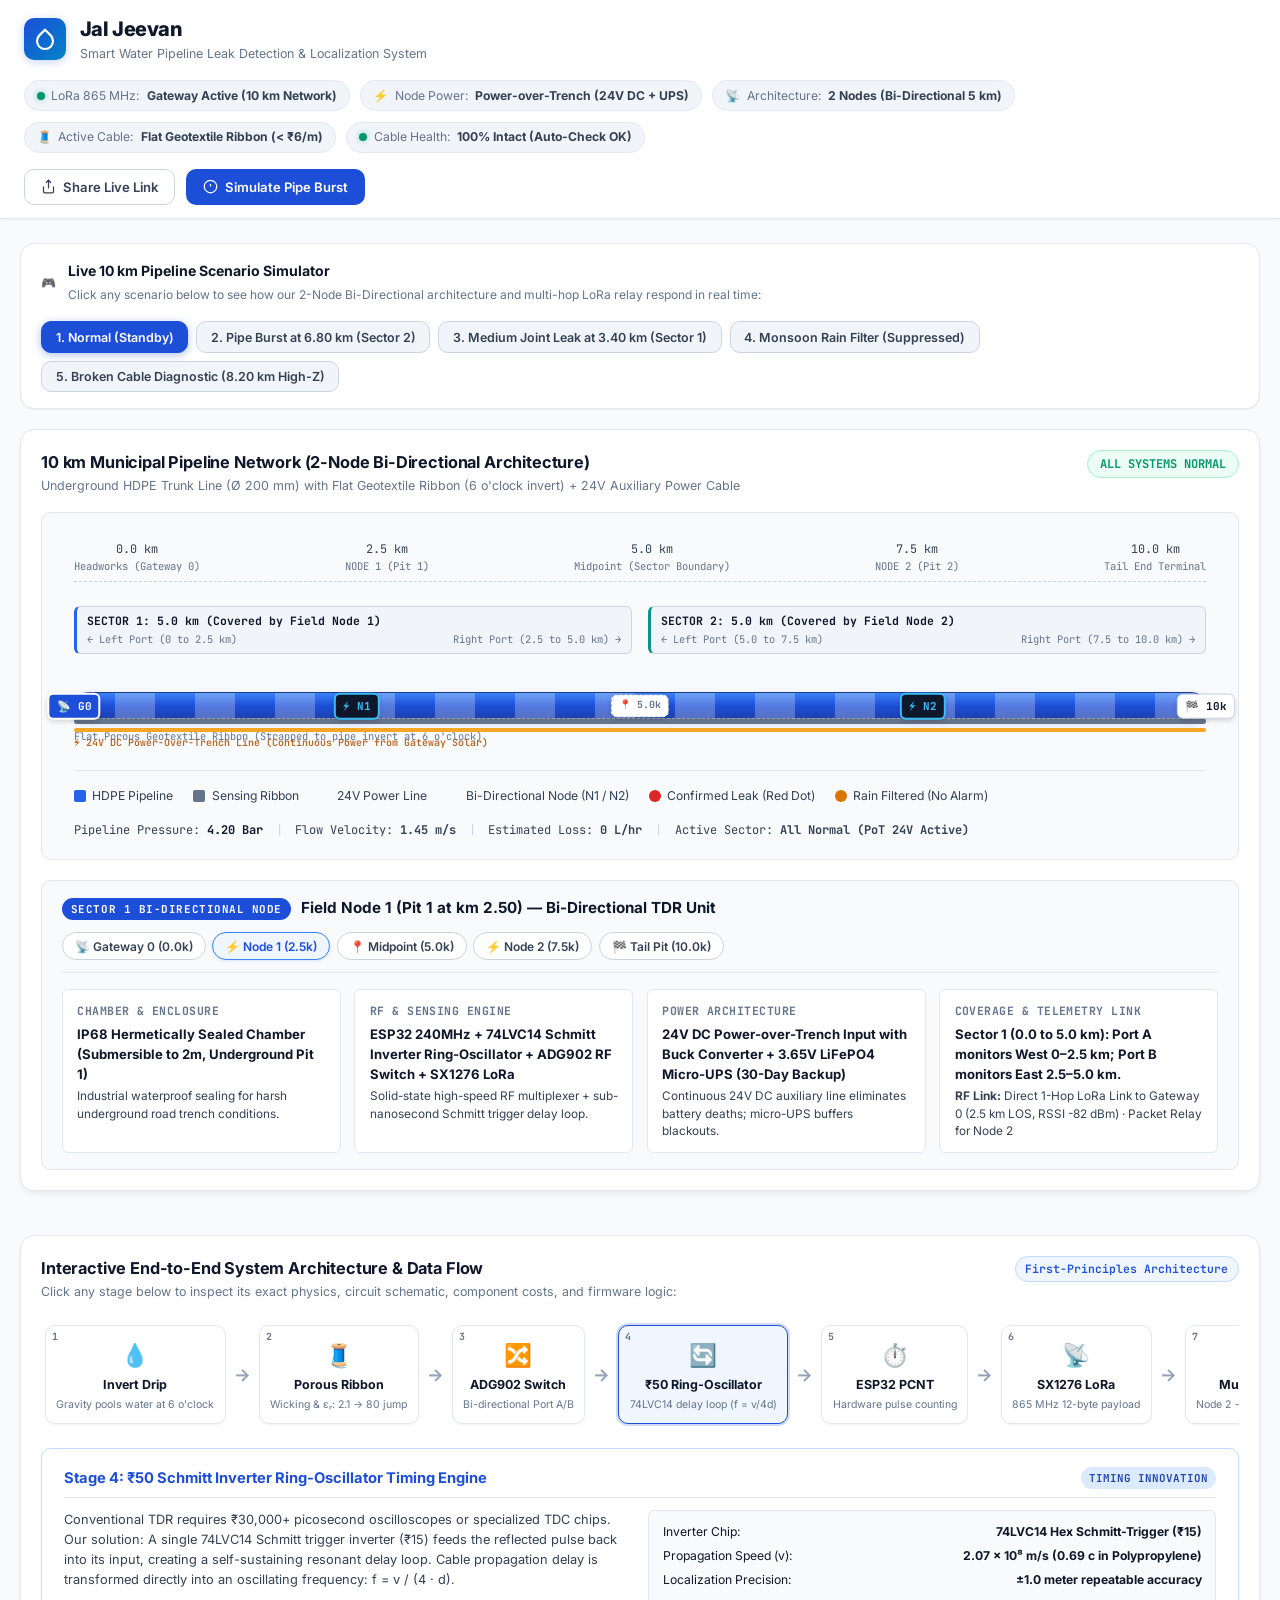
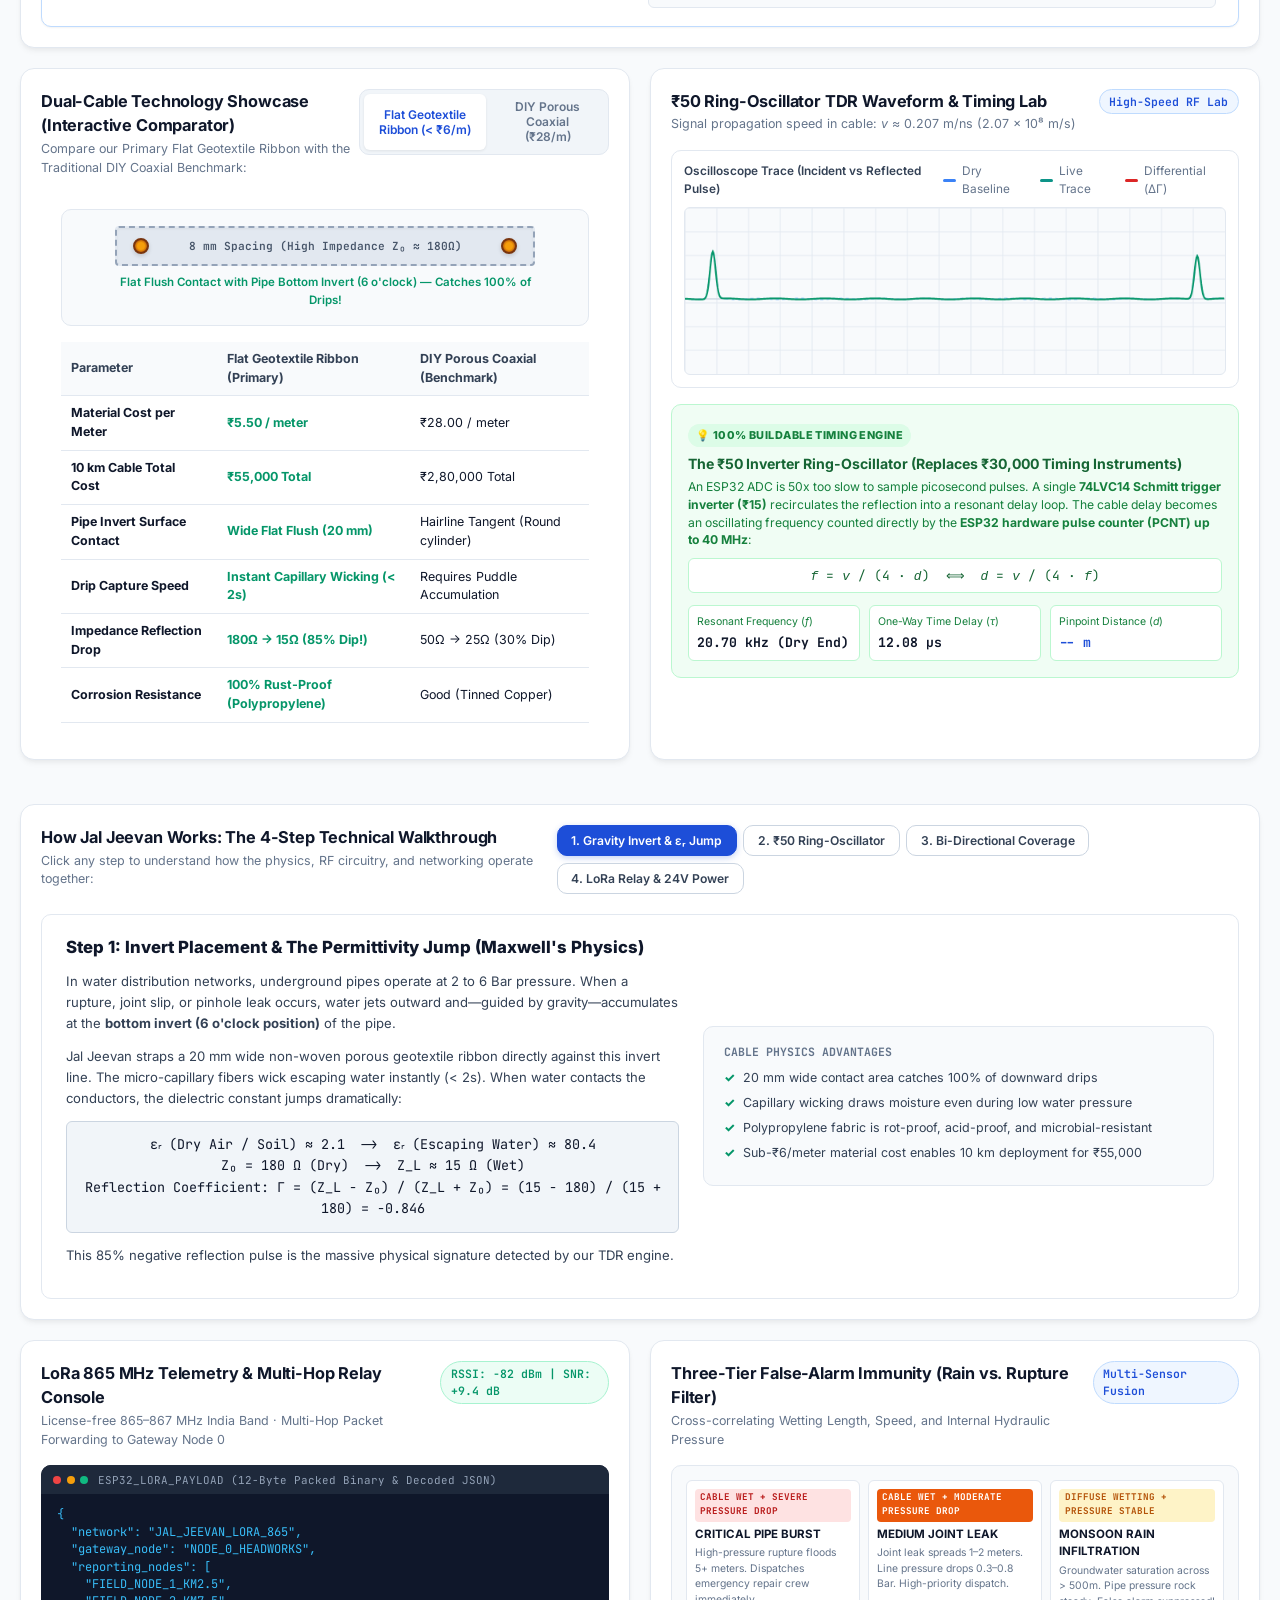
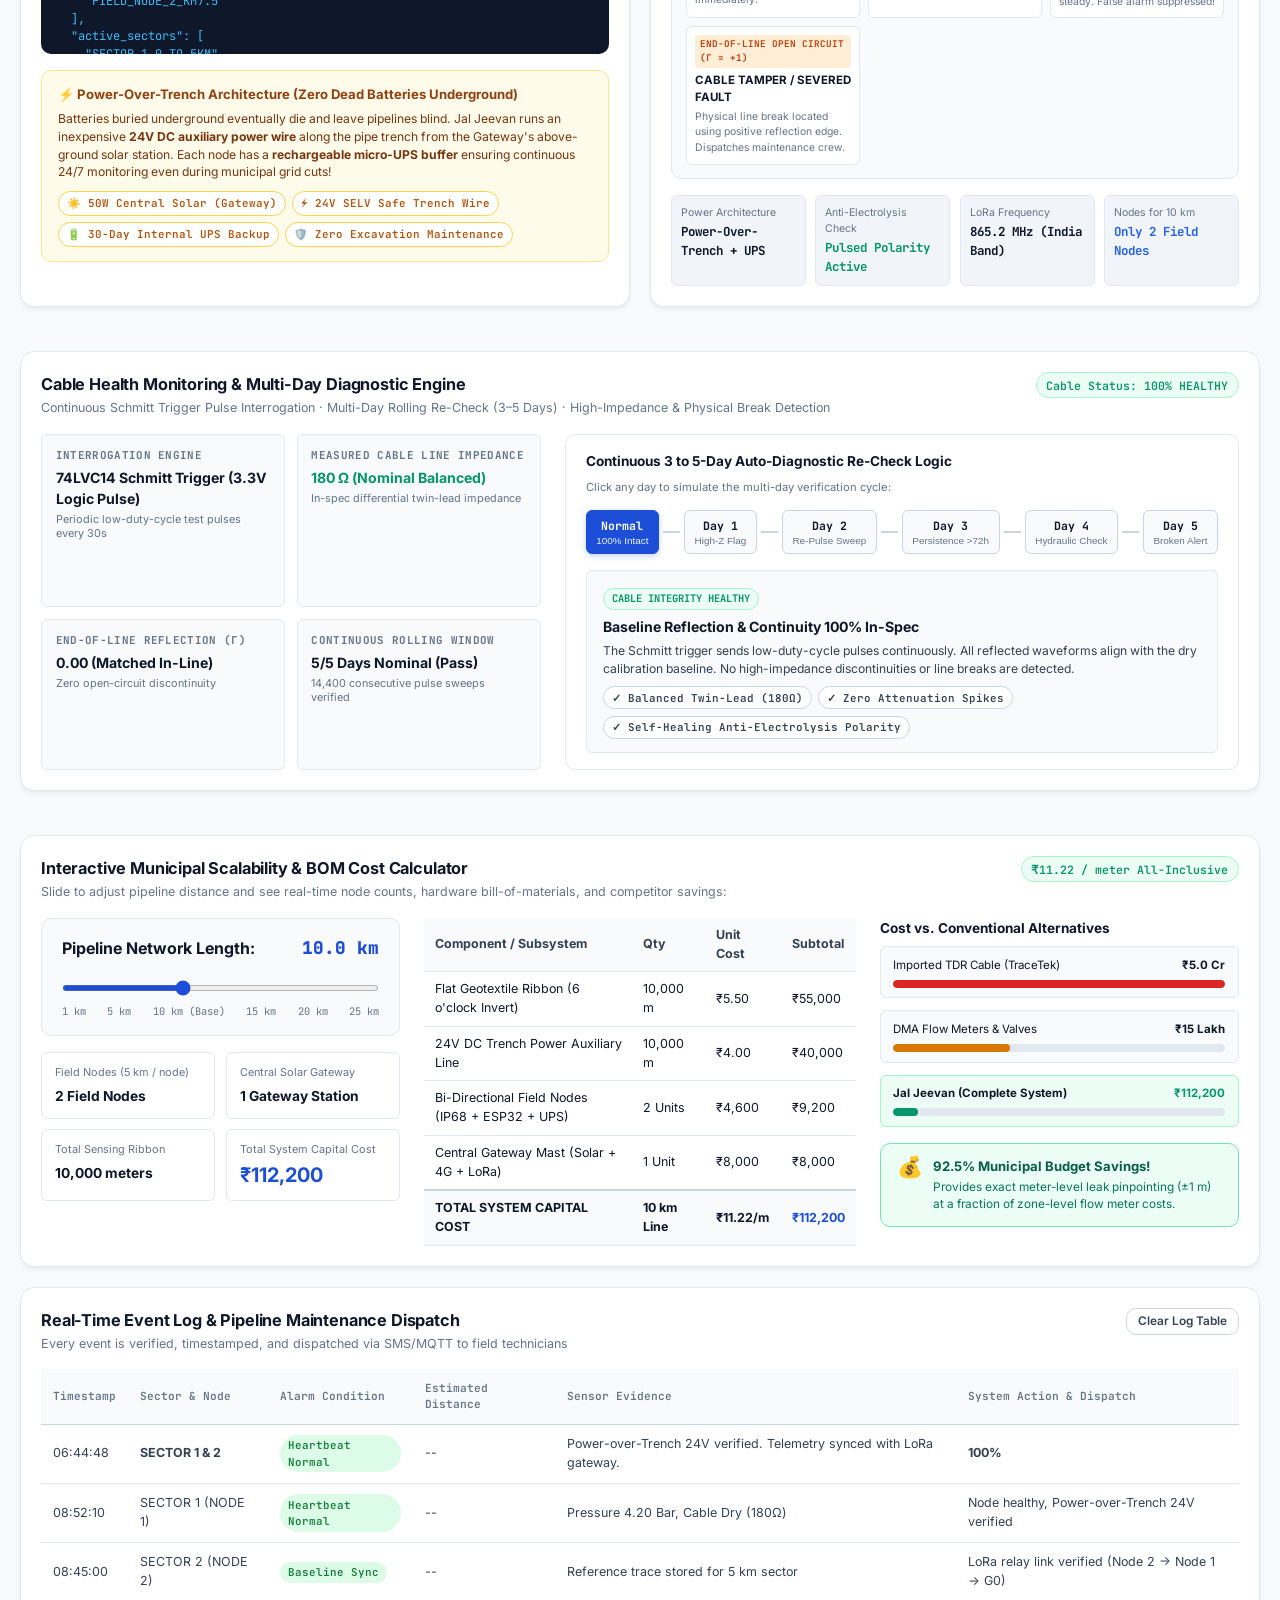
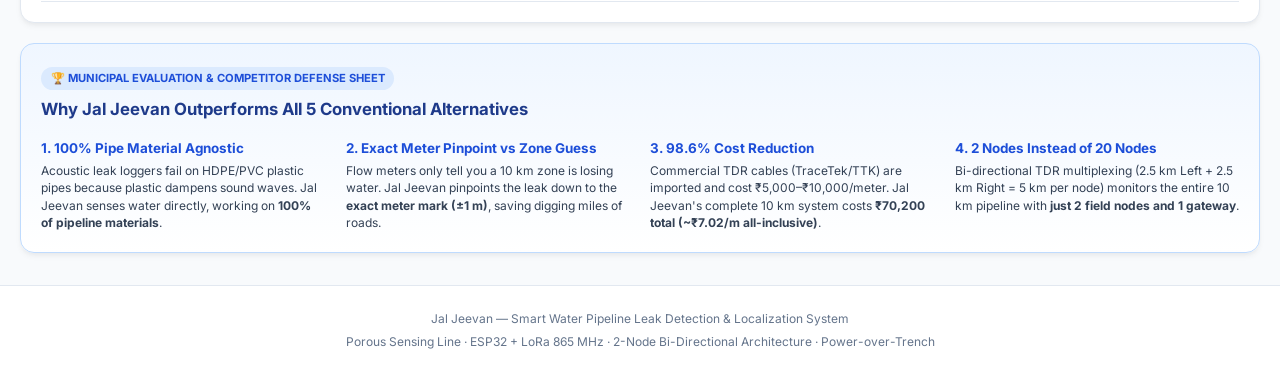
==== commit c4bd744b: "Add Cable Health Monitoring System: Schmitt pulse interrogation, 3-5 day rolling re-check, and broke" ====
--- a/index.html
+++ b/index.html
@@ -49,6 +49,11 @@
           <span class="chip-label">Active Cable:</span>
           <strong id="activeCableText">Flat Geotextile Ribbon (&lt; ₹6/m)</strong>
         </div>
+        <div class="status-chip chip-health" id="headerCableHealthChip">
+          <span class="chip-dot" id="headerCableHealthDot"></span>
+          <span class="chip-label">Cable Health:</span>
+          <strong id="headerCableHealthText">100% Intact (Auto-Check OK)</strong>
+        </div>
       </div>
 
       <div class="header-right">
@@ -81,7 +86,7 @@
         <button class="sim-btn btn-danger" id="simRuptureBtn">2. Pipe Burst at 6.80 km (Sector 2)</button>
         <button class="sim-btn btn-orange" id="simMediumBtn">3. Medium Joint Leak at 3.40 km (Sector 1)</button>
         <button class="sim-btn btn-warning" id="simRainBtn">4. Monsoon Rain Filter (Suppressed)</button>
-        <button class="sim-btn btn-amber" id="simCutBtn">5. Cable Cut / Tamper (8.20 km)</button>
+        <button class="sim-btn btn-amber" id="simCutBtn">5. Broken Cable Diagnostic (8.20 km High-Z)</button>
       </div>
     </section>
 
@@ -583,6 +588,97 @@
 
     </div>
 
+    <!-- Cable Health Monitoring System (Continuous 3-5 Day Auto-Diagnostic Engine) -->
+    <section class="card cable-health-card" id="cableHealthCard">
+      <div class="card-header">
+        <div>
+          <h2 class="card-title">Cable Health Monitoring & Multi-Day Diagnostic Engine</h2>
+          <p class="card-desc">Continuous Schmitt Trigger Pulse Interrogation · Multi-Day Rolling Re-Check (3–5 Days) · High-Impedance & Physical Break Detection</p>
+        </div>
+        <div class="pill-badge pill-green" id="cableHealthBadge">Cable Status: 100% HEALTHY</div>
+      </div>
+
+      <div class="cable-health-grid">
+        <!-- Left: Diagnostic Real-Time Metrics -->
+        <div class="health-metrics-col">
+          <div class="health-metric-tile">
+            <span class="hm-label">Interrogation Engine</span>
+            <strong>74LVC14 Schmitt Trigger (3.3V Logic Pulse)</strong>
+            <small>Periodic low-duty-cycle test pulses every 30s</small>
+          </div>
+          <div class="health-metric-tile">
+            <span class="hm-label">Measured Cable Line Impedance</span>
+            <strong id="cableImpVal" style="color: #059669;">180 Ω (Nominal Balanced)</strong>
+            <small id="cableImpDesc">In-spec differential twin-lead impedance</small>
+          </div>
+          <div class="health-metric-tile">
+            <span class="hm-label">End-of-Line Reflection (Γ)</span>
+            <strong id="cableGammaVal">0.00 (Matched In-Line)</strong>
+            <small id="cableGammaDesc">Zero open-circuit discontinuity</small>
+          </div>
+          <div class="health-metric-tile">
+            <span class="hm-label">Continuous Rolling Window</span>
+            <strong id="recheckStatusVal">5/5 Days Nominal (Pass)</strong>
+            <small id="recheckStatusDesc">14,400 consecutive pulse sweeps verified</small>
+          </div>
+        </div>
+
+        <!-- Right: 3 to 5-Day Re-Check Verification Timeline -->
+        <div class="health-timeline-col">
+          <div class="timeline-header-row">
+            <h4>Continuous 3 to 5-Day Auto-Diagnostic Re-Check Logic</h4>
+            <span class="timeline-hint">Click any day to simulate the multi-day verification cycle:</span>
+          </div>
+
+          <div class="health-timeline-stepper">
+            <button class="day-step-btn active" data-day="0" id="dayStep0">
+              <span class="day-num">Normal</span>
+              <span class="day-label">100% Intact</span>
+            </button>
+            <div class="day-connector"></div>
+            <button class="day-step-btn" data-day="1" id="dayStep1">
+              <span class="day-num">Day 1</span>
+              <span class="day-label">High-Z Flag</span>
+            </button>
+            <div class="day-connector"></div>
+            <button class="day-step-btn" data-day="2" id="dayStep2">
+              <span class="day-num">Day 2</span>
+              <span class="day-label">Re-Pulse Sweep</span>
+            </button>
+            <div class="day-connector"></div>
+            <button class="day-step-btn" data-day="3" id="dayStep3">
+              <span class="day-num">Day 3</span>
+              <span class="day-label">Persistence &gt;72h</span>
+            </button>
+            <div class="day-connector"></div>
+            <button class="day-step-btn" data-day="4" id="dayStep4">
+              <span class="day-num">Day 4</span>
+              <span class="day-label">Hydraulic Check</span>
+            </button>
+            <div class="day-connector"></div>
+            <button class="day-step-btn" data-day="5" id="dayStep5">
+              <span class="day-num">Day 5</span>
+              <span class="day-label">Broken Alert</span>
+            </button>
+          </div>
+
+          <!-- Dynamic Diagnostic Explanation Box -->
+          <div class="health-diagnostic-box" id="healthDiagBox">
+            <div class="diag-status-tag" id="diagStatusTag">CABLE INTEGRITY HEALTHY</div>
+            <h4 id="diagTitle">Baseline Reflection & Continuity 100% In-Spec</h4>
+            <p id="diagDesc">
+              The Schmitt trigger sends low-duty-cycle pulses continuously. All reflected waveforms align with the dry calibration baseline. No high-impedance discontinuities or line breaks are detected.
+            </p>
+            <div class="diag-actions-row" id="diagActionsRow">
+              <span class="d-chip">✓ Balanced Twin-Lead (180Ω)</span>
+              <span class="d-chip">✓ Zero Attenuation Spikes</span>
+              <span class="d-chip">✓ Self-Healing Anti-Electrolysis Polarity</span>
+            </div>
+          </div>
+        </div>
+      </div>
+    </section>
+
     <!-- Interactive Scalability & BOM Calculator -->
     <section class="card bom-calculator-card">
       <div class="card-header">
--- a/style.css
+++ b/style.css
@@ -302,6 +302,7 @@
   background: var(--primary-blue);
   color: #ffffff;
   border-color: var(--primary-blue);
+  box-shadow: 0 2px 8px rgba(29, 78, 216, 0.35);
 }
 
 .sim-btn.btn-danger.active {
@@ -311,6 +312,13 @@
   box-shadow: 0 2px 8px rgba(220, 38, 38, 0.35);
 }
 
+.sim-btn.btn-orange.active {
+  background: #ea580c;
+  border-color: #c2410c;
+  color: #ffffff;
+  box-shadow: 0 2px 8px rgba(234, 88, 12, 0.35);
+}
+
 .sim-btn.btn-warning.active {
   background: var(--accent-amber);
   border-color: var(--accent-amber);
@@ -319,9 +327,10 @@
 }
 
 .sim-btn.btn-amber.active {
-  background: #ea580c;
-  border-color: #ea580c;
+  background: #f59e0b;
+  border-color: #d97706;
   color: #ffffff;
+  box-shadow: 0 2px 8px rgba(245, 158, 11, 0.35);
 }
 
 /* =========================================================
@@ -1452,15 +1461,7 @@
   border-radius: var(--radius-pill);
 }
 
-/* Buttons */
-.btn-orange {
-  background: #ea580c;
-  color: #ffffff;
-  border-color: #c2410c;
-}
-.btn-orange:hover {
-  background: #c2410c;
-}
+/* Orange Tag */
 
 .tag-orange {
   background: #ea580c;
@@ -2033,6 +2034,230 @@
 }
 
 /* =========================================================
+   Cable Health Monitoring & Multi-Day Diagnostics
+   ========================================================= */
+.cable-health-card {
+  margin-top: 1.5rem;
+}
+
+.cable-health-grid {
+  display: grid;
+  grid-template-columns: 1fr 1.35fr;
+  gap: 1.5rem;
+  margin-top: 1rem;
+}
+
+@media (max-width: 950px) {
+  .cable-health-grid {
+    grid-template-columns: 1fr;
+  }
+}
+
+.health-metrics-col {
+  display: grid;
+  grid-template-columns: 1fr 1fr;
+  gap: 0.75rem;
+}
+
+.health-metric-tile {
+  background: #f8fafc;
+  border: 1px solid var(--border-light);
+  border-radius: var(--radius-sm);
+  padding: 0.75rem 0.85rem;
+}
+
+.hm-label {
+  display: block;
+  font-size: 0.68rem;
+  font-family: var(--font-mono);
+  font-weight: 700;
+  color: var(--text-muted);
+  text-transform: uppercase;
+  letter-spacing: 0.03em;
+  margin-bottom: 0.25rem;
+}
+
+.health-metric-tile strong {
+  display: block;
+  font-size: 0.88rem;
+  color: var(--text-main);
+  margin-bottom: 0.15rem;
+}
+
+.health-metric-tile small {
+  display: block;
+  font-size: 0.68rem;
+  color: var(--text-muted);
+  line-height: 1.3;
+}
+
+.health-timeline-col {
+  background: #ffffff;
+  border: 1px solid var(--border-light);
+  border-radius: var(--radius-md);
+  padding: 1rem 1.25rem;
+}
+
+.timeline-header-row {
+  display: flex;
+  justify-content: space-between;
+  align-items: baseline;
+  margin-bottom: 0.85rem;
+  flex-wrap: wrap;
+  gap: 0.5rem;
+}
+
+.timeline-header-row h4 {
+  font-size: 0.85rem;
+  font-weight: 700;
+  color: var(--text-main);
+}
+
+.timeline-hint {
+  font-size: 0.7rem;
+  color: var(--text-muted);
+}
+
+.health-timeline-stepper {
+  display: flex;
+  align-items: center;
+  justify-content: space-between;
+  margin-bottom: 1rem;
+  gap: 0.25rem;
+}
+
+.day-step-btn {
+  background: #f8fafc;
+  border: 1px solid var(--border-medium);
+  border-radius: var(--radius-sm);
+  padding: 0.45rem 0.6rem;
+  cursor: pointer;
+  text-align: center;
+  transition: all 0.2s ease;
+  flex: 0 0 auto;
+}
+
+.day-step-btn:hover {
+  background: var(--bg-hover);
+  border-color: #94a3b8;
+}
+
+.day-step-btn.active {
+  background: #1d4ed8;
+  border-color: #1d4ed8;
+  box-shadow: 0 2px 6px rgba(29, 78, 216, 0.25);
+}
+
+.day-step-btn.active.step-alert {
+  background: #dc2626;
+  border-color: #dc2626;
+  box-shadow: 0 2px 6px rgba(220, 38, 38, 0.35);
+}
+
+.day-num {
+  display: block;
+  font-size: 0.72rem;
+  font-weight: 700;
+  font-family: var(--font-mono);
+  color: var(--text-main);
+}
+
+.day-step-btn.active .day-num {
+  color: #ffffff;
+}
+
+.day-label {
+  display: block;
+  font-size: 0.62rem;
+  color: var(--text-muted);
+  margin-top: 0.1rem;
+}
+
+.day-step-btn.active .day-label {
+  color: #eff6ff;
+}
+
+.day-connector {
+  flex: 1 1 10px;
+  height: 2px;
+  background: #cbd5e1;
+}
+
+.health-diagnostic-box {
+  background: #f8fafc;
+  border: 1px solid var(--border-light);
+  border-radius: var(--radius-sm);
+  padding: 0.85rem 1rem;
+  transition: all 0.25s ease;
+}
+
+.diag-status-tag {
+  display: inline-block;
+  font-size: 0.65rem;
+  font-family: var(--font-mono);
+  font-weight: 700;
+  padding: 0.15rem 0.5rem;
+  border-radius: var(--radius-pill);
+  background: #ecfdf5;
+  color: #059669;
+  border: 1px solid #a7f3d0;
+  margin-bottom: 0.35rem;
+}
+
+.diag-status-tag.tag-danger {
+  background: #fef2f2;
+  color: #dc2626;
+  border-color: #fecaca;
+}
+
+.diag-status-tag.tag-warning {
+  background: #fffbeb;
+  color: #d97706;
+  border-color: #fde68a;
+}
+
+.health-diagnostic-box h4 {
+  font-size: 0.88rem;
+  font-weight: 700;
+  color: var(--text-main);
+  margin-bottom: 0.3rem;
+}
+
+.health-diagnostic-box p {
+  font-size: 0.76rem;
+  color: var(--text-secondary);
+  line-height: 1.5;
+  margin-bottom: 0.5rem;
+}
+
+.diag-actions-row {
+  display: flex;
+  gap: 0.4rem;
+  flex-wrap: wrap;
+}
+
+.d-chip {
+  font-size: 0.68rem;
+  font-family: var(--font-mono);
+  font-weight: 600;
+  background: #ffffff;
+  border: 1px solid var(--border-medium);
+  padding: 0.15rem 0.5rem;
+  border-radius: var(--radius-pill);
+  color: var(--text-secondary);
+}
+
+.chip-health .chip-dot {
+  background: var(--accent-green);
+}
+
+.chip-health.health-broken .chip-dot {
+  background: var(--accent-red);
+  box-shadow: 0 0 8px rgba(220, 38, 38, 0.6);
+  animation: pulseDot 1.2s infinite;
+}
+
+/* =========================================================
    Footer
    ========================================================= */
 .app-footer {
